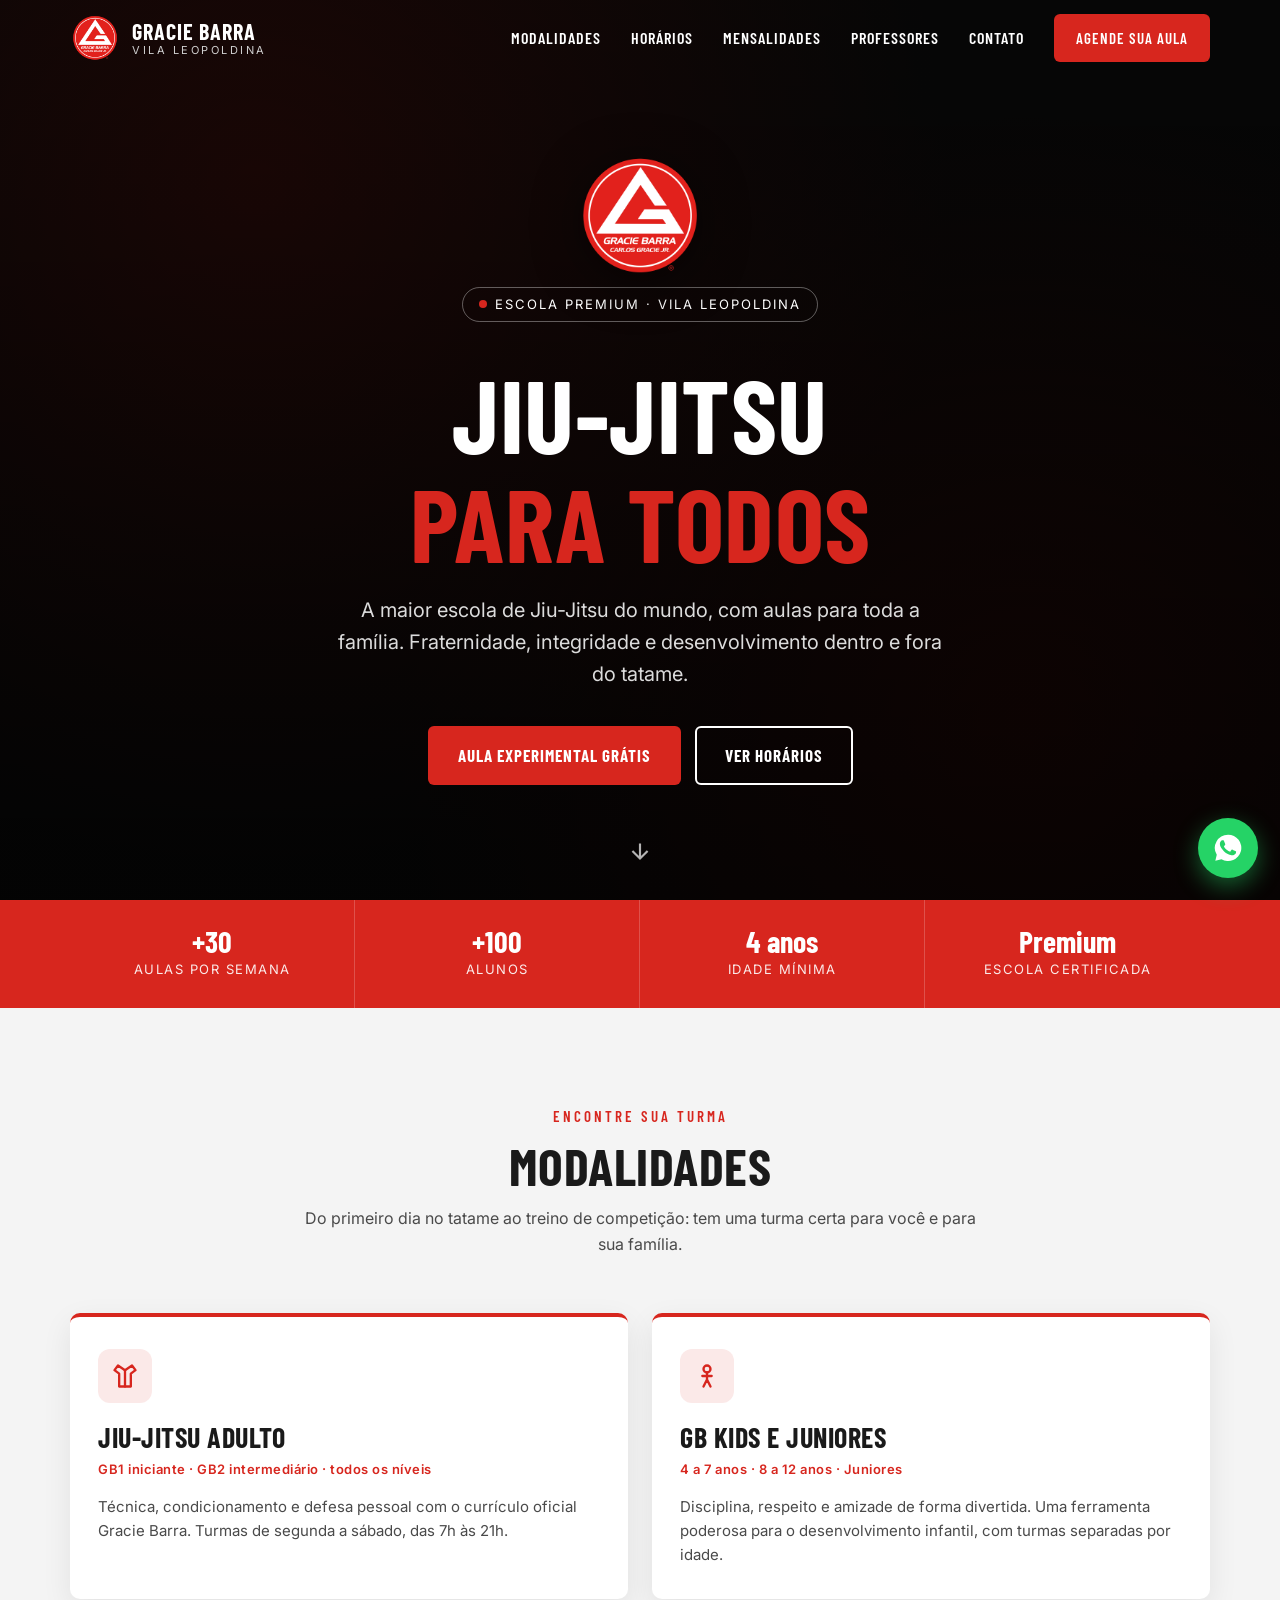
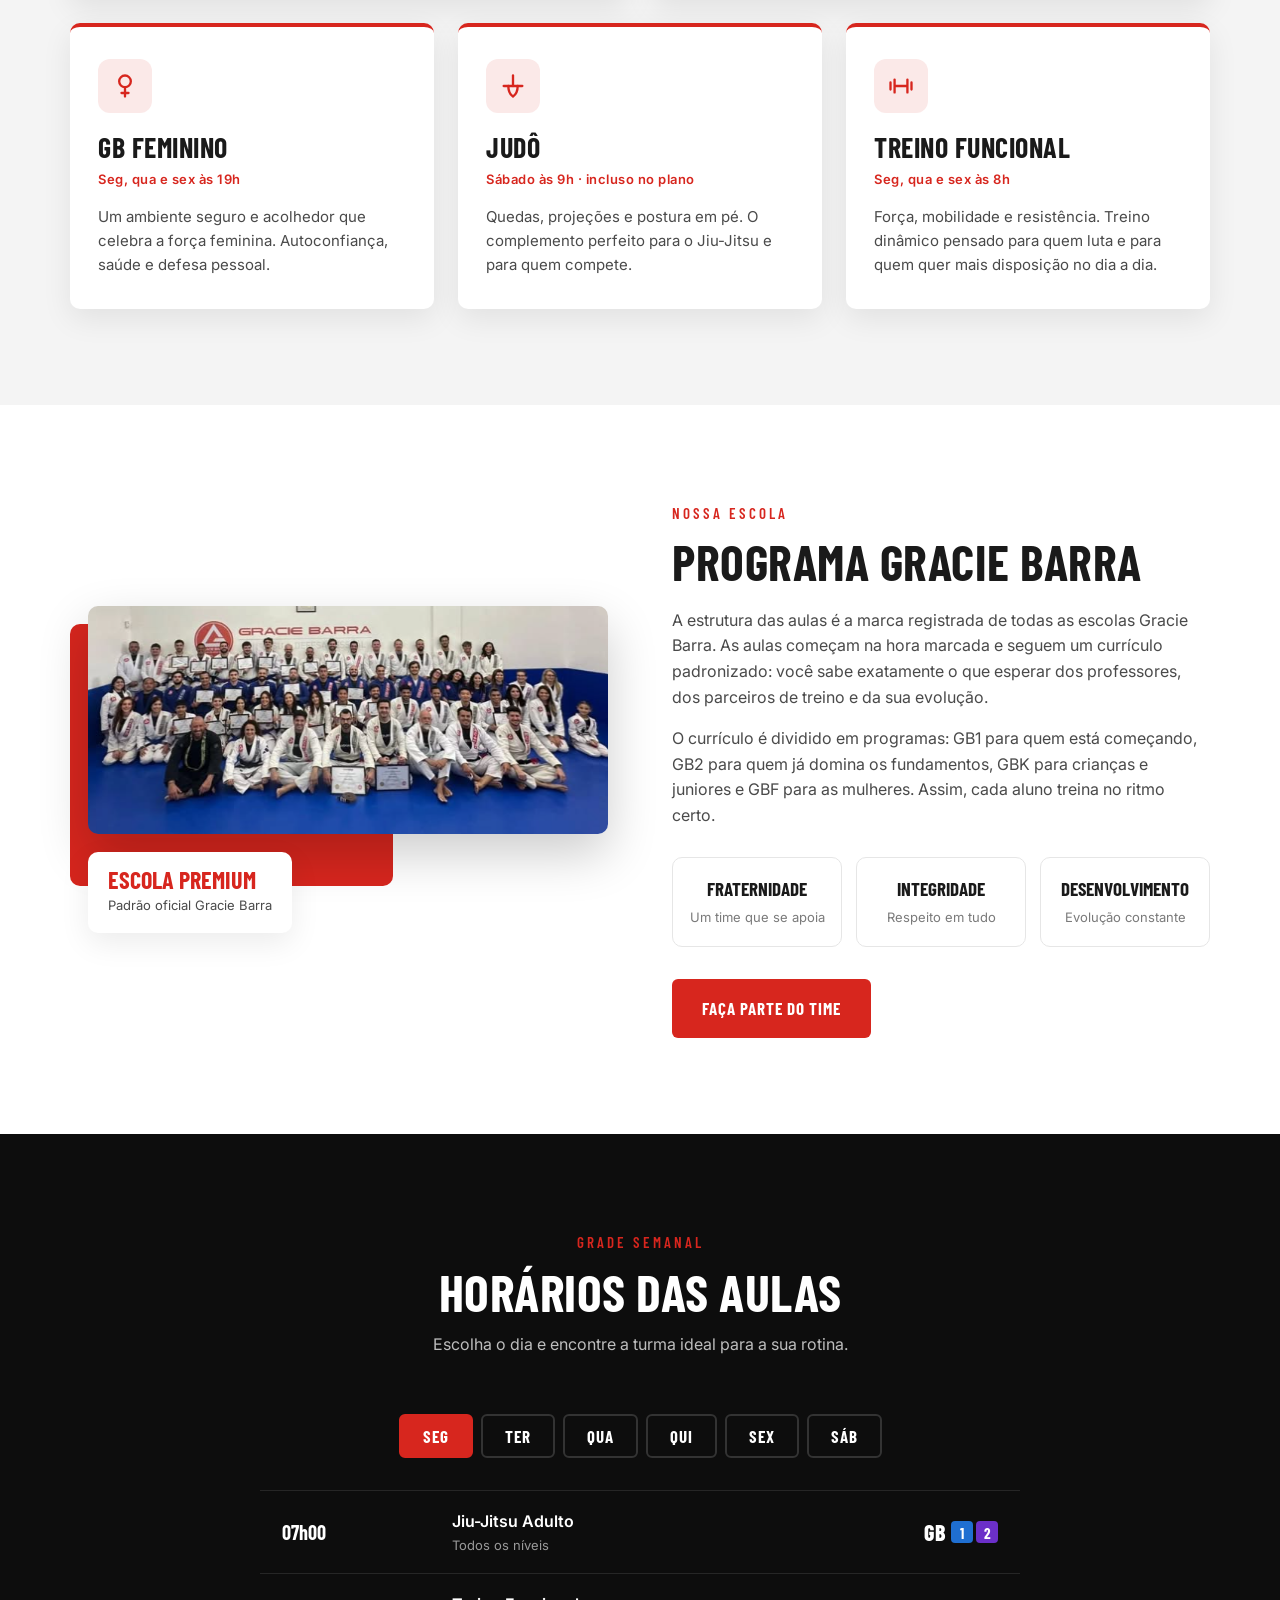
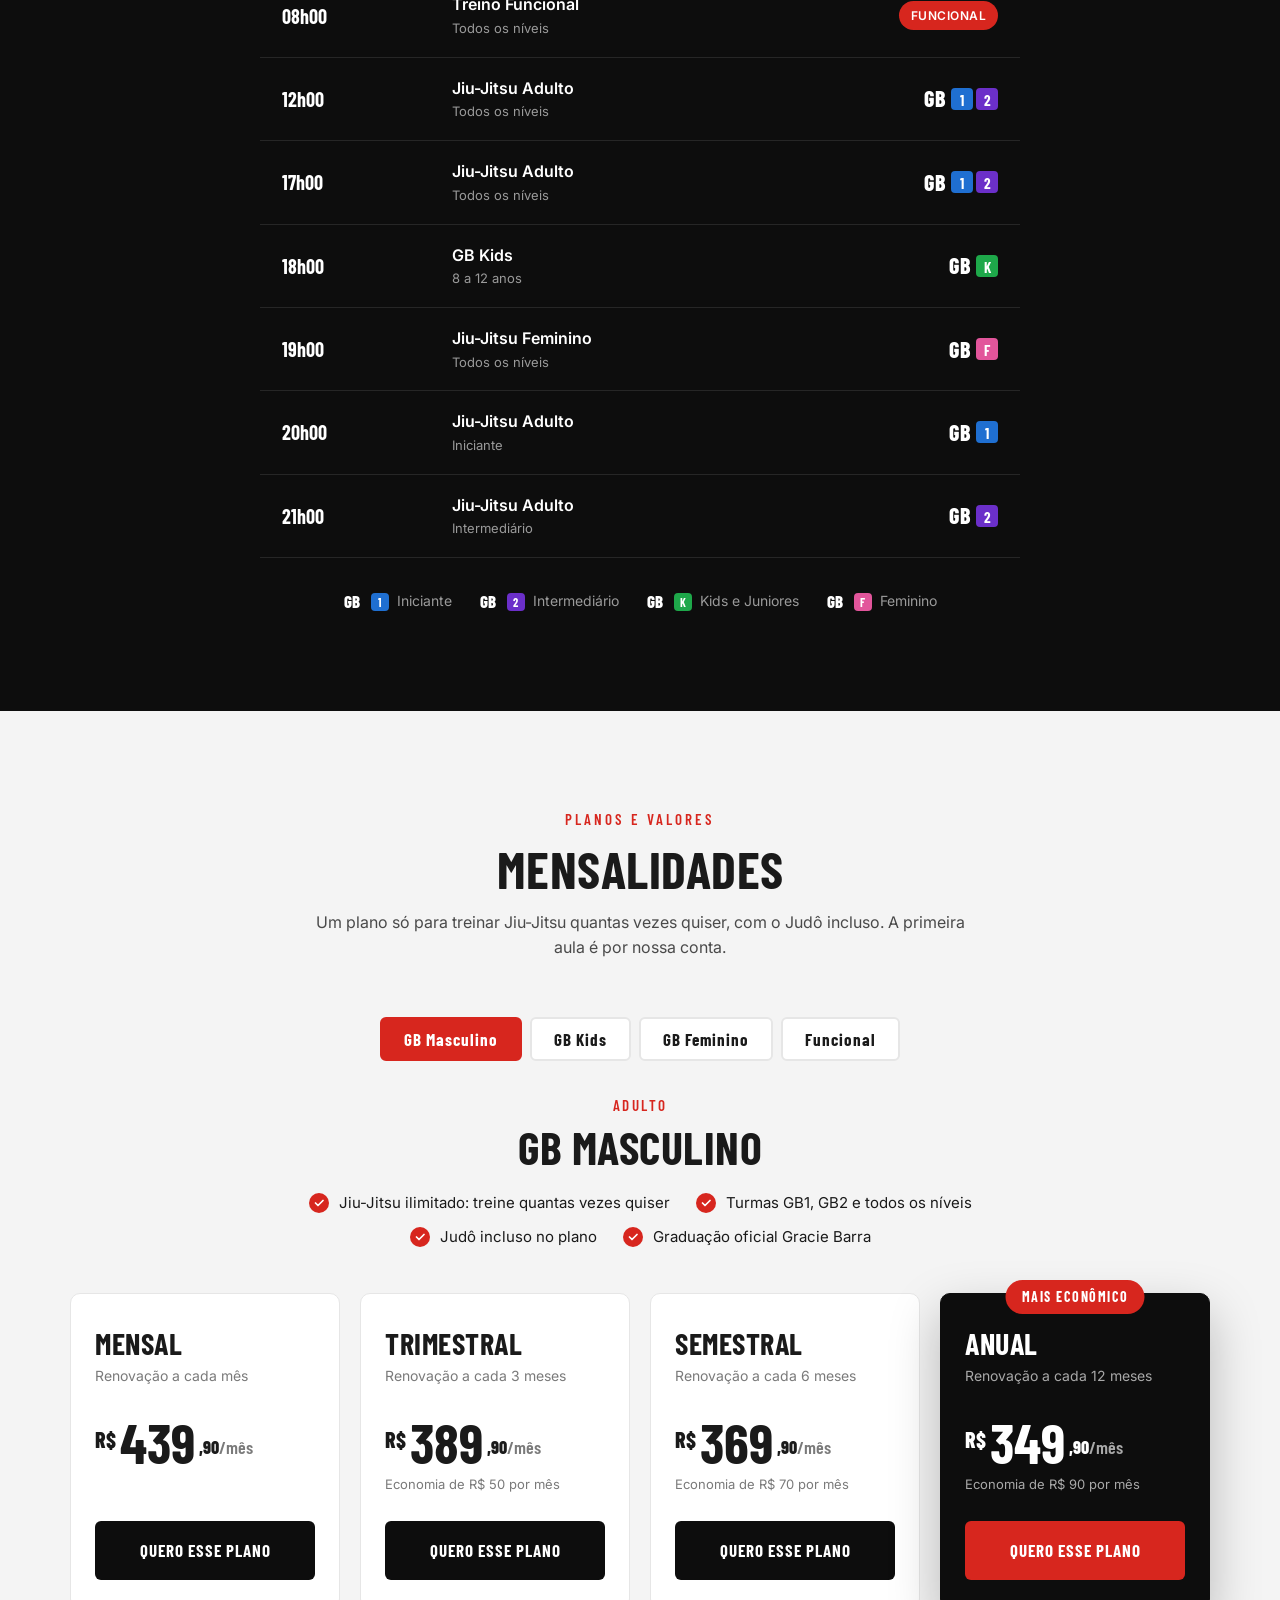
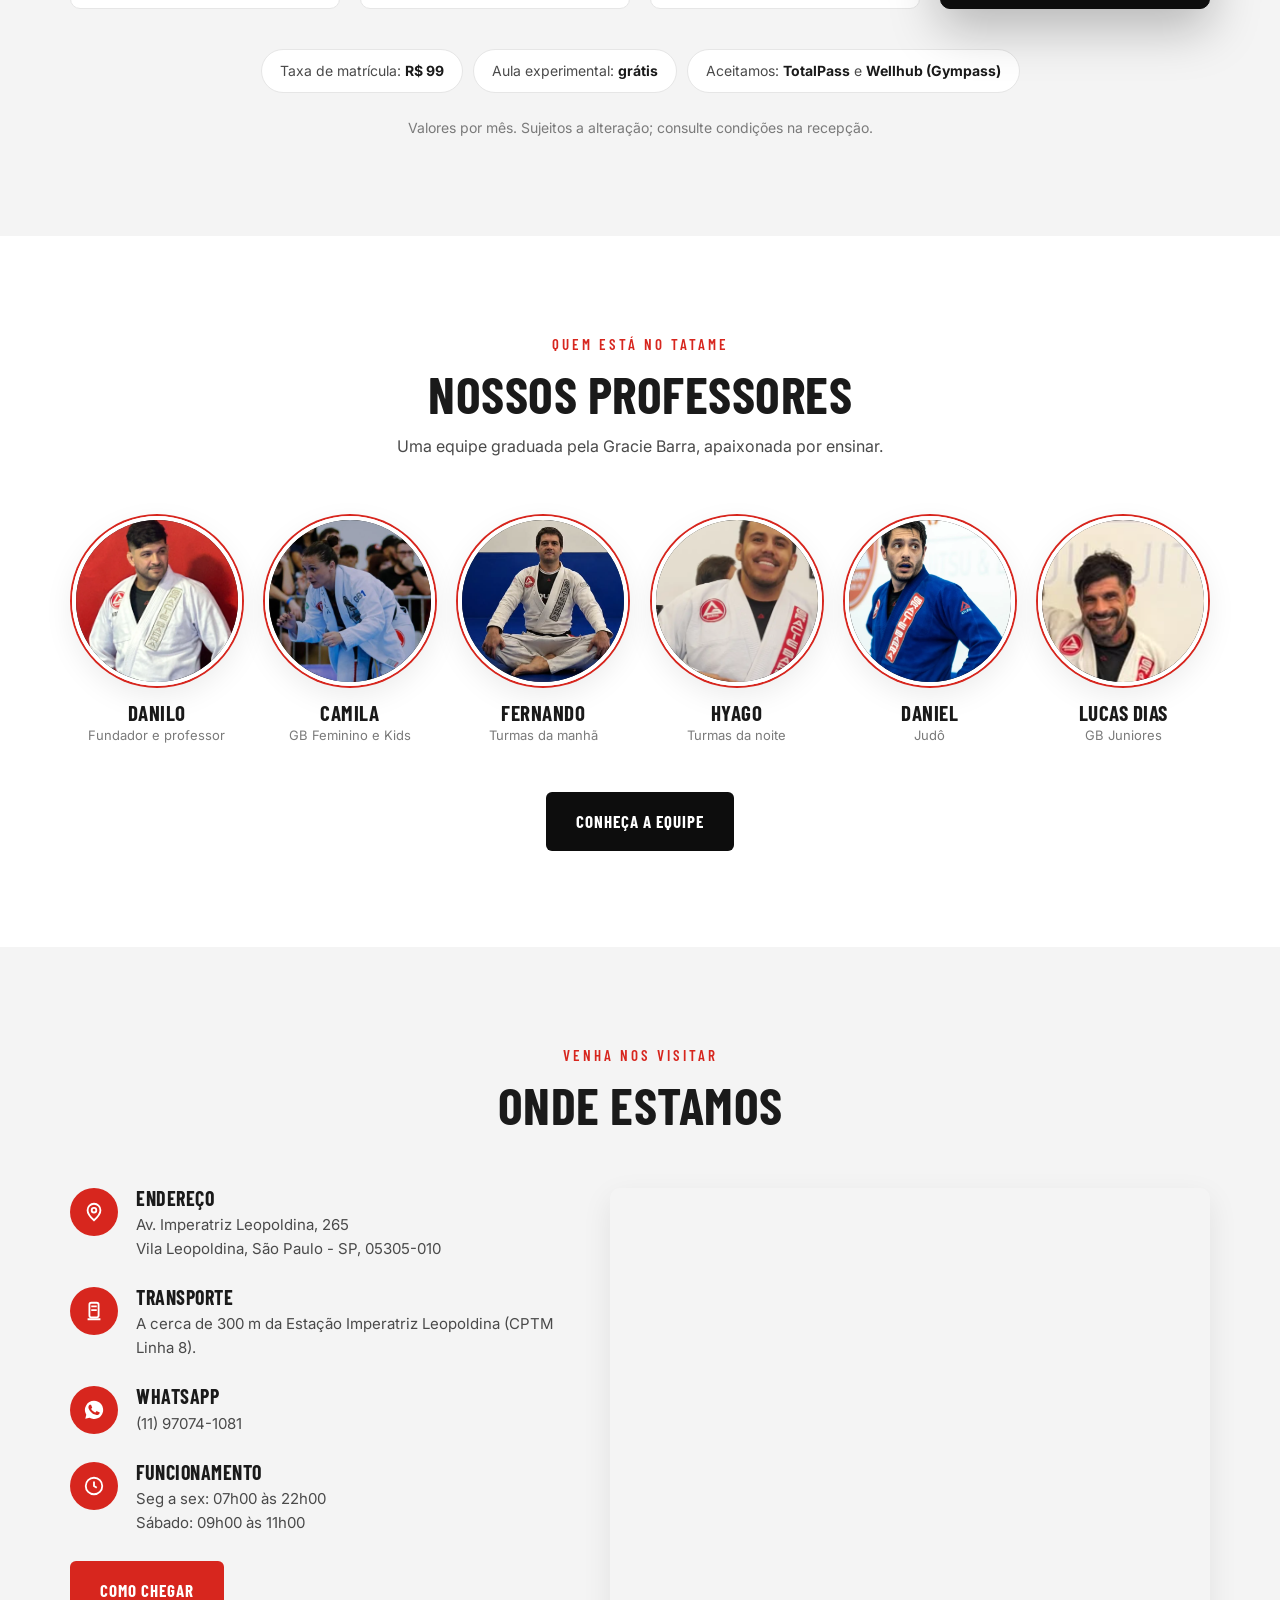
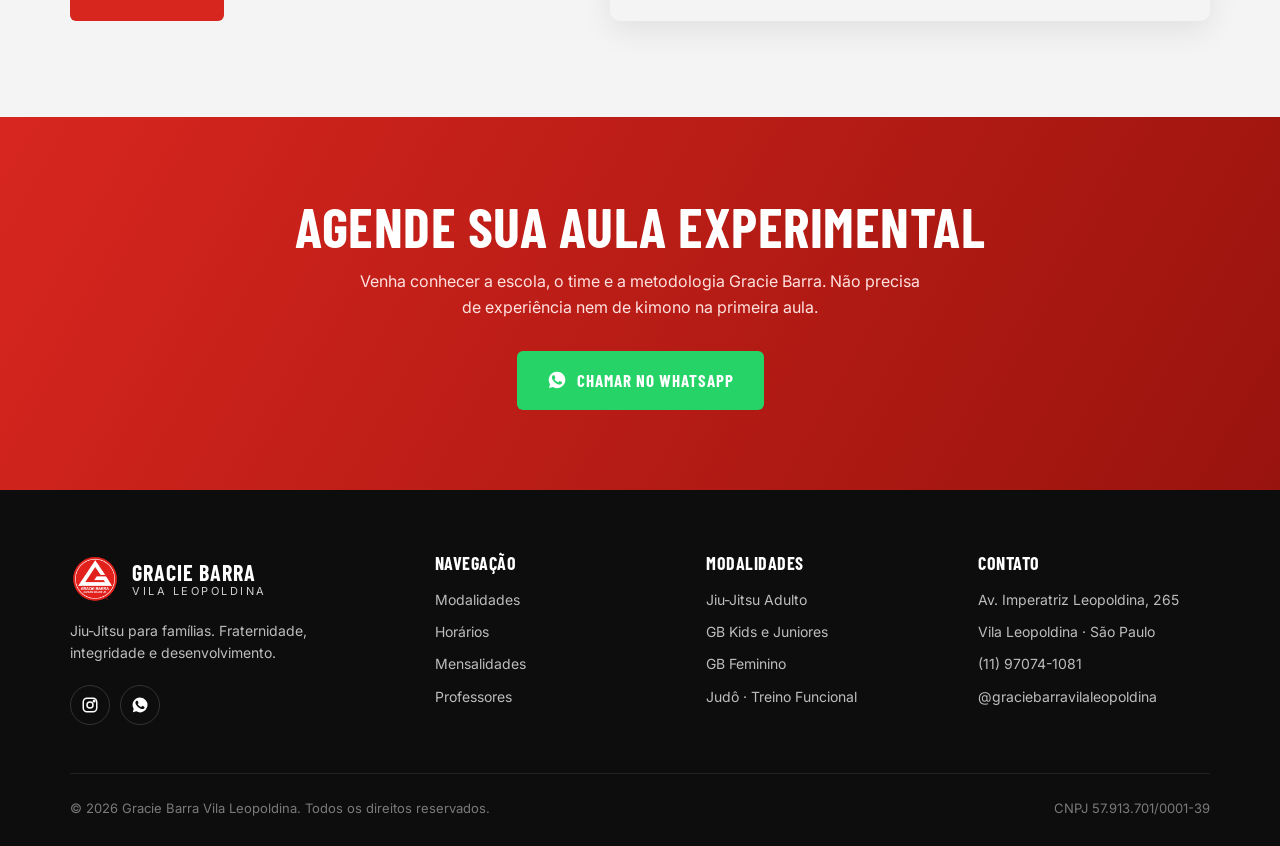
==== index.html @ 2993997c "Site da Gracie Barra Vila Leopoldina" ====
<!doctype html>
<html lang="pt-BR">
<head>
  <meta charset="utf-8">
  <meta name="viewport" content="width=device-width, initial-scale=1">
  <title>Gracie Barra Vila Leopoldina | Jiu-Jitsu para Todos</title>
  <meta name="description" content="Gracie Barra Vila Leopoldina — Escola Premium de Jiu-Jitsu em São Paulo. Aulas de Jiu-Jitsu adulto, feminino, kids e juniores, Judô e Treino Funcional. Agende sua aula experimental.">
  <meta name="theme-color" content="#0d0d0d">
  <meta property="og:title" content="Gracie Barra Vila Leopoldina | Jiu-Jitsu para Todos">
  <meta property="og:description" content="A maior escola de Jiu-Jitsu do mundo, na Vila Leopoldina. Agende sua aula experimental.">
  <meta property="og:type" content="website">
  <meta property="og:image" content="img/equipe.png">
  <link rel="icon" href="img/logo.png">
  <link rel="preconnect" href="https://fonts.googleapis.com">
  <link rel="preconnect" href="https://fonts.gstatic.com" crossorigin>
  <link href="https://fonts.googleapis.com/css2?family=Barlow+Condensed:wght@600;700;800&family=Inter:wght@400;500;600&display=swap" rel="stylesheet">
  <link rel="stylesheet" href="css/style.css">
</head>
<body>

  <!-- ================= HEADER ================= -->
  <header class="header">
    <div class="container">
      <a href="index.html" class="logo" aria-label="Gracie Barra Vila Leopoldina — início">
        <img src="img/logo.png" alt="">
        <span class="logo-text"><strong>Gracie Barra</strong><span>Vila Leopoldina</span></span>
      </a>

      <nav class="nav" aria-label="Menu principal">
        <a href="#modalidades">Modalidades</a>
        <a href="#horarios">Horários</a>
        <a href="#mensalidades">Mensalidades</a>
        <a href="professores.html">Professores</a>
        <a href="#localizacao">Contato</a>
        <a href="#" class="btn btn--red" data-wa="Olá! Gostaria de agendar uma aula experimental.">Agende sua aula</a>
      </nav>

      <button class="menu-toggle" aria-label="Abrir menu" aria-expanded="false"><span></span></button>
    </div>
  </header>

  <main>
    <!-- ================= HERO ================= -->
    <section class="hero" id="inicio">
      <div class="container">
        <img class="hero-logo" src="img/logo.png" alt="Gracie Barra">
        <div><span class="hero-badge">Escola Premium · Vila Leopoldina</span></div>
        <h1>Jiu-Jitsu<br><em>para todos</em></h1>
        <p>A maior escola de Jiu-Jitsu do mundo, com aulas para toda a família. Fraternidade, integridade e desenvolvimento dentro e fora do tatame.</p>
        <div class="hero-actions">
          <a href="#" class="btn btn--red" data-wa="Olá! Quero agendar minha aula experimental gratuita.">Aula experimental grátis</a>
          <a href="#horarios" class="btn btn--outline">Ver horários</a>
        </div>
      </div>
      <a href="#destaques" class="hero-scroll" aria-label="Rolar para baixo">
        <svg width="26" height="26" viewBox="0 0 24 24" fill="none" stroke="currentColor" stroke-width="2"><path d="M12 5v14M5 12l7 7 7-7"/></svg>
      </a>
    </section>

    <!-- ================= DESTAQUES ================= -->
    <section class="highlights" id="destaques" aria-label="Destaques">
      <div class="container">
        <div class="highlight"><strong>+30</strong><span>Aulas por semana</span></div>
        <div class="highlight"><strong>+100</strong><span>Alunos</span></div>
        <div class="highlight"><strong>4 anos</strong><span>Idade mínima</span></div>
        <div class="highlight"><strong>Premium</strong><span>Escola certificada</span></div>
      </div>
    </section>

    <!-- ================= MODALIDADES ================= -->
    <section class="section section--gray" id="modalidades">
      <div class="container">
        <div class="section-head">
          <span class="eyebrow">Encontre sua turma</span>
          <h2>Modalidades</h2>
          <p>Do primeiro dia no tatame ao treino de competição: tem uma turma certa para você e para sua família.</p>
        </div>

        <div class="cards">
          <article class="card">
            <div class="card-icon"><svg viewBox="0 0 24 24" fill="none" stroke="currentColor" stroke-width="2" stroke-linecap="round" stroke-linejoin="round"><path d="M6 3l6 4 6-4 3 4-4 3v11H7V10L3 7z"/><path d="M12 7v14"/></svg></div>
            <h3>Jiu-Jitsu Adulto</h3>
            <span class="tag">GB1 iniciante · GB2 intermediário · todos os níveis</span>
            <p>Técnica, condicionamento e defesa pessoal com o currículo oficial Gracie Barra. Turmas de segunda a sábado, das 7h às 21h.</p>
          </article>

          <article class="card">
            <div class="card-icon"><svg viewBox="0 0 24 24" fill="none" stroke="currentColor" stroke-width="2" stroke-linecap="round" stroke-linejoin="round"><circle cx="12" cy="6" r="3"/><path d="M12 9v6M8 12h8M9 21l3-6 3 6"/></svg></div>
            <h3>GB Kids e Juniores</h3>
            <span class="tag">4 a 7 anos · 8 a 12 anos · Juniores</span>
            <p>Disciplina, respeito e amizade de forma divertida. Uma ferramenta poderosa para o desenvolvimento infantil, com turmas separadas por idade.</p>
          </article>

          <article class="card">
            <div class="card-icon"><svg viewBox="0 0 24 24" fill="none" stroke="currentColor" stroke-width="2" stroke-linecap="round" stroke-linejoin="round"><circle cx="12" cy="8" r="5"/><path d="M12 13v8M9 18h6"/></svg></div>
            <h3>GB Feminino</h3>
            <span class="tag">Seg, qua e sex às 19h</span>
            <p>Um ambiente seguro e acolhedor que celebra a força feminina. Autoconfiança, saúde e defesa pessoal.</p>
          </article>

          <article class="card">
            <div class="card-icon"><svg viewBox="0 0 24 24" fill="none" stroke="currentColor" stroke-width="2" stroke-linecap="round" stroke-linejoin="round"><path d="M4 12h16"/><path d="M8 12c0 4 1 7 4 9 3-2 4-5 4-9"/><path d="M12 3v9"/></svg></div>
            <h3>Judô</h3>
            <span class="tag">Sábado às 9h · incluso no plano</span>
            <p>Quedas, projeções e postura em pé. O complemento perfeito para o Jiu-Jitsu e para quem compete.</p>
          </article>

          <article class="card">
            <div class="card-icon"><svg viewBox="0 0 24 24" fill="none" stroke="currentColor" stroke-width="2" stroke-linecap="round" stroke-linejoin="round"><path d="M6.5 6.5v11M17.5 6.5v11M3 9v6M21 9v6M6.5 12h11"/></svg></div>
            <h3>Treino Funcional</h3>
            <span class="tag">Seg, qua e sex às 8h</span>
            <p>Força, mobilidade e resistência. Treino dinâmico pensado para quem luta e para quem quer mais disposição no dia a dia.</p>
          </article>
        </div>
      </div>
    </section>

    <!-- ================= PROGRAMA GB ================= -->
    <section class="section" id="escola">
      <div class="container split">
        <figure class="split-photo">
          <img src="img/equipe.png" alt="Alunos e professores da Gracie Barra Vila Leopoldina reunidos no tatame em dia de graduação" width="524" height="228">
          <div class="premium">
            <strong>Escola Premium</strong>
            <span>Padrão oficial Gracie Barra</span>
          </div>
        </figure>

        <div class="split-text">
          <span class="eyebrow">Nossa escola</span>
          <h2>Programa Gracie Barra</h2>
          <p>A estrutura das aulas é a marca registrada de todas as escolas Gracie Barra. As aulas começam na hora marcada e seguem um currículo padronizado: você sabe exatamente o que esperar dos professores, dos parceiros de treino e da sua evolução.</p>
          <p>O currículo é dividido em programas: GB1 para quem está começando, GB2 para quem já domina os fundamentos, GBK para crianças e juniores e GBF para as mulheres. Assim, cada aluno treina no ritmo certo.</p>

          <div class="values">
            <div class="value"><strong>Fraternidade</strong><span>Um time que se apoia</span></div>
            <div class="value"><strong>Integridade</strong><span>Respeito em tudo</span></div>
            <div class="value"><strong>Desenvolvimento</strong><span>Evolução constante</span></div>
          </div>

          <a href="#" class="btn btn--red" data-wa="Olá! Quero fazer parte do time Gracie Barra Vila Leopoldina.">Faça parte do time</a>
        </div>
      </div>
    </section>

    <!-- ================= HORÁRIOS ================= -->
    <section class="section section--dark" id="horarios">
      <div class="container">
        <div class="section-head">
          <span class="eyebrow">Grade semanal</span>
          <h2>Horários das aulas</h2>
          <p>Escolha o dia e encontre a turma ideal para a sua rotina.</p>
        </div>

        <div class="tabs" role="tablist">
          <button class="tab" data-day="seg">SEG</button>
          <button class="tab" data-day="ter">TER</button>
          <button class="tab" data-day="qua">QUA</button>
          <button class="tab" data-day="qui">QUI</button>
          <button class="tab" data-day="sex">SEX</button>
          <button class="tab" data-day="sab">SÁB</button>
        </div>

        <div class="schedule">
          <!-- Segunda -->
          <div class="schedule-day" id="dia-seg">
            <div class="slot"><time>07h00</time><div><strong>Jiu-Jitsu Adulto</strong><div class="level">Todos os níveis</div></div><span class="gb"><b>GB</b><i class="n1">1</i><i class="n2">2</i></span></div>
            <div class="slot"><time>08h00</time><div><strong>Treino Funcional</strong><div class="level">Todos os níveis</div></div><span class="pill pill--func">Funcional</span></div>
            <div class="slot"><time>12h00</time><div><strong>Jiu-Jitsu Adulto</strong><div class="level">Todos os níveis</div></div><span class="gb"><b>GB</b><i class="n1">1</i><i class="n2">2</i></span></div>
            <div class="slot"><time>17h00</time><div><strong>Jiu-Jitsu Adulto</strong><div class="level">Todos os níveis</div></div><span class="gb"><b>GB</b><i class="n1">1</i><i class="n2">2</i></span></div>
            <div class="slot"><time>18h00</time><div><strong>GB Kids</strong><div class="level">8 a 12 anos</div></div><span class="gb"><b>GB</b><i class="nk">K</i></span></div>
            <div class="slot"><time>19h00</time><div><strong>Jiu-Jitsu Feminino</strong><div class="level">Todos os níveis</div></div><span class="gb"><b>GB</b><i class="nf">F</i></span></div>
            <div class="slot"><time>20h00</time><div><strong>Jiu-Jitsu Adulto</strong><div class="level">Iniciante</div></div><span class="gb"><b>GB</b><i class="n1">1</i></span></div>
            <div class="slot"><time>21h00</time><div><strong>Jiu-Jitsu Adulto</strong><div class="level">Intermediário</div></div><span class="gb"><b>GB</b><i class="n2">2</i></span></div>
          </div>

          <!-- Terça -->
          <div class="schedule-day" id="dia-ter">
            <div class="slot"><time>07h00</time><div><strong>Jiu-Jitsu Adulto</strong><div class="level">Todos os níveis</div></div><span class="gb"><b>GB</b><i class="n1">1</i><i class="n2">2</i></span></div>
            <div class="slot"><time>17h00</time><div><strong>GB Juniores</strong><div class="level">Turma juvenil</div></div><span class="gb"><b>GB</b><i class="nk">K</i></span></div>
            <div class="slot"><time>18h00</time><div><strong>Jiu-Jitsu Adulto</strong><div class="level">Todos os níveis</div></div><span class="gb"><b>GB</b><i class="n1">1</i><i class="n2">2</i></span></div>
            <div class="slot"><time>19h00</time><div><strong>GB Kids</strong><div class="level">4 a 7 anos</div></div><span class="gb"><b>GB</b><i class="nk">K</i></span></div>
            <div class="slot"><time>20h00</time><div><strong>Jiu-Jitsu Adulto</strong><div class="level">Iniciante</div></div><span class="gb"><b>GB</b><i class="n1">1</i></span></div>
            <div class="slot"><time>21h00</time><div><strong>Jiu-Jitsu Adulto</strong><div class="level">Intermediário</div></div><span class="gb"><b>GB</b><i class="n2">2</i></span></div>
          </div>

          <!-- Quarta -->
          <div class="schedule-day" id="dia-qua">
            <div class="slot"><time>07h00</time><div><strong>Jiu-Jitsu Adulto</strong><div class="level">Todos os níveis</div></div><span class="gb"><b>GB</b><i class="n1">1</i><i class="n2">2</i></span></div>
            <div class="slot"><time>08h00</time><div><strong>Treino Funcional</strong><div class="level">Todos os níveis</div></div><span class="pill pill--func">Funcional</span></div>
            <div class="slot"><time>12h00</time><div><strong>Jiu-Jitsu Adulto</strong><div class="level">Todos os níveis</div></div><span class="gb"><b>GB</b><i class="n1">1</i><i class="n2">2</i></span></div>
            <div class="slot"><time>17h00</time><div><strong>Jiu-Jitsu Adulto</strong><div class="level">Todos os níveis</div></div><span class="gb"><b>GB</b><i class="n1">1</i><i class="n2">2</i></span></div>
            <div class="slot"><time>18h00</time><div><strong>GB Kids</strong><div class="level">8 a 12 anos</div></div><span class="gb"><b>GB</b><i class="nk">K</i></span></div>
            <div class="slot"><time>19h00</time><div><strong>Jiu-Jitsu Feminino</strong><div class="level">Todos os níveis</div></div><span class="gb"><b>GB</b><i class="nf">F</i></span></div>
            <div class="slot"><time>20h00</time><div><strong>Jiu-Jitsu Adulto</strong><div class="level">Iniciante</div></div><span class="gb"><b>GB</b><i class="n1">1</i></span></div>
            <div class="slot"><time>21h00</time><div><strong>Jiu-Jitsu Adulto</strong><div class="level">Intermediário</div></div><span class="gb"><b>GB</b><i class="n2">2</i></span></div>
          </div>

          <!-- Quinta -->
          <div class="schedule-day" id="dia-qui">
            <div class="slot"><time>07h00</time><div><strong>Jiu-Jitsu Adulto</strong><div class="level">Todos os níveis</div></div><span class="gb"><b>GB</b><i class="n1">1</i><i class="n2">2</i></span></div>
            <div class="slot"><time>17h00</time><div><strong>GB Juniores</strong><div class="level">Turma juvenil</div></div><span class="gb"><b>GB</b><i class="nk">K</i></span></div>
            <div class="slot"><time>18h00</time><div><strong>Jiu-Jitsu Adulto</strong><div class="level">Todos os níveis</div></div><span class="gb"><b>GB</b><i class="n1">1</i><i class="n2">2</i></span></div>
            <div class="slot"><time>19h00</time><div><strong>GB Kids</strong><div class="level">4 a 7 anos</div></div><span class="gb"><b>GB</b><i class="nk">K</i></span></div>
            <div class="slot"><time>20h00</time><div><strong>Jiu-Jitsu Adulto</strong><div class="level">Iniciante</div></div><span class="gb"><b>GB</b><i class="n1">1</i></span></div>
            <div class="slot"><time>21h00</time><div><strong>Jiu-Jitsu Adulto</strong><div class="level">Intermediário</div></div><span class="gb"><b>GB</b><i class="n2">2</i></span></div>
          </div>

          <!-- Sexta -->
          <div class="schedule-day" id="dia-sex">
            <div class="slot"><time>07h00</time><div><strong>Jiu-Jitsu Adulto</strong><div class="level">Todos os níveis</div></div><span class="gb"><b>GB</b><i class="n1">1</i><i class="n2">2</i></span></div>
            <div class="slot"><time>08h00</time><div><strong>Treino Funcional</strong><div class="level">Todos os níveis</div></div><span class="pill pill--func">Funcional</span></div>
            <div class="slot"><time>12h00</time><div><strong>Jiu-Jitsu Adulto</strong><div class="level">Todos os níveis</div></div><span class="gb"><b>GB</b><i class="n1">1</i><i class="n2">2</i></span></div>
            <div class="slot"><time>17h00</time><div><strong>Jiu-Jitsu Adulto</strong><div class="level">Todos os níveis</div></div><span class="gb"><b>GB</b><i class="n1">1</i><i class="n2">2</i></span></div>
            <div class="slot"><time>18h00</time><div><strong>GB Kids</strong><div class="level">Turma kids</div></div><span class="gb"><b>GB</b><i class="nk">K</i></span></div>
            <div class="slot"><time>19h00</time><div><strong>Jiu-Jitsu Feminino</strong><div class="level">Todos os níveis</div></div><span class="gb"><b>GB</b><i class="nf">F</i></span></div>
            <div class="slot"><time>20h00</time><div><strong>Jiu-Jitsu Adulto</strong><div class="level">Todos os níveis</div></div><span class="gb"><b>GB</b><i class="n1">1</i><i class="n2">2</i></span></div>
          </div>

          <!-- Sábado -->
          <div class="schedule-day" id="dia-sab">
            <div class="slot"><time>09h00</time><div><strong>Judô</strong><div class="level">Quedas e projeções</div></div><span class="pill pill--judo">Judô</span></div>
            <div class="slot"><time>10h00</time><div><strong>Jiu-Jitsu Adulto</strong><div class="level">Todos os níveis</div></div><span class="gb"><b>GB</b><i class="n1">1</i><i class="n2">2</i></span></div>
          </div>
        </div>

        <div class="schedule-legend">
          <span><span class="gb"><b>GB</b><i class="n1">1</i></span> Iniciante</span>
          <span><span class="gb"><b>GB</b><i class="n2">2</i></span> Intermediário</span>
          <span><span class="gb"><b>GB</b><i class="nk">K</i></span> Kids e Juniores</span>
          <span><span class="gb"><b>GB</b><i class="nf">F</i></span> Feminino</span>
        </div>
      </div>
    </section>

    <!-- ================= MENSALIDADES ================= -->
    <section class="section section--gray" id="mensalidades">
      <div class="container">
        <div class="section-head">
          <span class="eyebrow">Planos e valores</span>
          <h2>Mensalidades</h2>
          <p>Um plano só para treinar Jiu-Jitsu quantas vezes quiser, com o Judô incluso. A primeira aula é por nossa conta.</p>
        </div>

        <div class="tabs tabs--light" role="tablist" aria-label="Escolha o plano">
          <button class="tab is-active" data-plan="masculino" role="tab">GB Masculino</button>
          <button class="tab" data-plan="kids" role="tab">GB Kids</button>
          <button class="tab" data-plan="feminino" role="tab">GB Feminino</button>
          <button class="tab" data-plan="funcional" role="tab">Funcional</button>
        </div>

        <!-- Preços por mês. "Economia" = diferença para o plano mensal. -->
        <div class="plan-panels">
          <div class="plan-panel is-active" id="plano-masculino" role="tabpanel">
            <div class="plan-panel-head">
              <span class="plan-kicker">Adulto</span>
              <h3>GB Masculino</h3>
              <ul class="plan-includes">
                <li>Jiu-Jitsu ilimitado: treine quantas vezes quiser</li>
                <li>Turmas GB1, GB2 e todos os níveis</li>
                <li>Judô incluso no plano</li>
                <li>Graduação oficial Gracie Barra</li>
              </ul>
            </div>
            <div class="plans plans--4">
              <article class="plan">
                <h4>Mensal</h4>
                <p class="plan-desc">Renovação a cada mês</p>
                <div class="price"><small>R$</small><strong>439</strong><span><b>,90</b>/mês</span></div>
                <p class="price-alt">&nbsp;</p>
                <a href="#" class="btn btn--dark btn--block" data-wa="Olá! Quero contratar o plano GB Masculino mensal.">Quero esse plano</a>
              </article>
              <article class="plan">
                <h4>Trimestral</h4>
                <p class="plan-desc">Renovação a cada 3 meses</p>
                <div class="price"><small>R$</small><strong>389</strong><span><b>,90</b>/mês</span></div>
                <p class="price-alt">Economia de R$ 50 por mês</p>
                <a href="#" class="btn btn--dark btn--block" data-wa="Olá! Quero contratar o plano GB Masculino trimestral.">Quero esse plano</a>
              </article>
              <article class="plan">
                <h4>Semestral</h4>
                <p class="plan-desc">Renovação a cada 6 meses</p>
                <div class="price"><small>R$</small><strong>369</strong><span><b>,90</b>/mês</span></div>
                <p class="price-alt">Economia de R$ 70 por mês</p>
                <a href="#" class="btn btn--dark btn--block" data-wa="Olá! Quero contratar o plano GB Masculino semestral.">Quero esse plano</a>
              </article>
              <article class="plan plan--featured">
                <span class="plan-flag">Mais econômico</span>
                <h4>Anual</h4>
                <p class="plan-desc">Renovação a cada 12 meses</p>
                <div class="price"><small>R$</small><strong>349</strong><span><b>,90</b>/mês</span></div>
                <p class="price-alt">Economia de R$ 90 por mês</p>
                <a href="#" class="btn btn--red btn--block" data-wa="Olá! Quero contratar o plano GB Masculino anual.">Quero esse plano</a>
              </article>
            </div>
          </div>

          <div class="plan-panel" id="plano-kids" role="tabpanel">
            <div class="plan-panel-head">
              <span class="plan-kicker">Kids e Juniores · a partir de 4 anos</span>
              <h3>GB Kids</h3>
              <ul class="plan-includes">
                <li>Turmas de 4 a 7 anos, 8 a 12 anos e Juniores</li>
                <li>Currículo oficial GB Kids</li>
                <li>Graduação por faixas e graus</li>
                <li>Judô incluso no plano</li>
              </ul>
            </div>
            <div class="plans plans--4">
              <article class="plan">
                <h4>Mensal</h4>
                <p class="plan-desc">Renovação a cada mês</p>
                <div class="price"><small>R$</small><strong>369</strong><span><b>,90</b>/mês</span></div>
                <p class="price-alt">&nbsp;</p>
                <a href="#" class="btn btn--dark btn--block" data-wa="Olá! Quero contratar o plano GB Kids mensal.">Quero esse plano</a>
              </article>
              <article class="plan">
                <h4>Trimestral</h4>
                <p class="plan-desc">Renovação a cada 3 meses</p>
                <div class="price"><small>R$</small><strong>335</strong><span><b>,90</b>/mês</span></div>
                <p class="price-alt">Economia de R$ 34 por mês</p>
                <a href="#" class="btn btn--dark btn--block" data-wa="Olá! Quero contratar o plano GB Kids trimestral.">Quero esse plano</a>
              </article>
              <article class="plan">
                <h4>Semestral</h4>
                <p class="plan-desc">Renovação a cada 6 meses</p>
                <div class="price"><small>R$</small><strong>319</strong><span><b>,90</b>/mês</span></div>
                <p class="price-alt">Economia de R$ 50 por mês</p>
                <a href="#" class="btn btn--dark btn--block" data-wa="Olá! Quero contratar o plano GB Kids semestral.">Quero esse plano</a>
              </article>
              <article class="plan plan--featured">
                <span class="plan-flag">Mais econômico</span>
                <h4>Anual</h4>
                <p class="plan-desc">Renovação a cada 12 meses</p>
                <div class="price"><small>R$</small><strong>299</strong><span><b>,90</b>/mês</span></div>
                <p class="price-alt">Economia de R$ 70 por mês</p>
                <a href="#" class="btn btn--red btn--block" data-wa="Olá! Quero contratar o plano GB Kids anual.">Quero esse plano</a>
              </article>
            </div>
          </div>

          <div class="plan-panel" id="plano-feminino" role="tabpanel">
            <div class="plan-panel-head">
              <span class="plan-kicker">Adulto</span>
              <h3>GB Feminino</h3>
              <ul class="plan-includes">
                <li>Turma exclusiva: seg, qua e sex às 19h</li>
                <li>Jiu-Jitsu ilimitado, também nas turmas mistas</li>
                <li>Judô incluso no plano</li>
                <li>Graduação oficial Gracie Barra</li>
              </ul>
            </div>
            <div class="plans plans--4">
              <article class="plan">
                <h4>Mensal</h4>
                <p class="plan-desc">Renovação a cada mês</p>
                <div class="price"><small>R$</small><strong>369</strong><span><b>,90</b>/mês</span></div>
                <p class="price-alt">&nbsp;</p>
                <a href="#" class="btn btn--dark btn--block" data-wa="Olá! Quero contratar o plano GB Feminino mensal.">Quero esse plano</a>
              </article>
              <article class="plan">
                <h4>Trimestral</h4>
                <p class="plan-desc">Renovação a cada 3 meses</p>
                <div class="price"><small>R$</small><strong>335</strong><span><b>,90</b>/mês</span></div>
                <p class="price-alt">Economia de R$ 34 por mês</p>
                <a href="#" class="btn btn--dark btn--block" data-wa="Olá! Quero contratar o plano GB Feminino trimestral.">Quero esse plano</a>
              </article>
              <article class="plan">
                <h4>Semestral</h4>
                <p class="plan-desc">Renovação a cada 6 meses</p>
                <div class="price"><small>R$</small><strong>319</strong><span><b>,90</b>/mês</span></div>
                <p class="price-alt">Economia de R$ 50 por mês</p>
                <a href="#" class="btn btn--dark btn--block" data-wa="Olá! Quero contratar o plano GB Feminino semestral.">Quero esse plano</a>
              </article>
              <article class="plan plan--featured">
                <span class="plan-flag">Mais econômico</span>
                <h4>Anual</h4>
                <p class="plan-desc">Renovação a cada 12 meses</p>
                <div class="price"><small>R$</small><strong>299</strong><span><b>,90</b>/mês</span></div>
                <p class="price-alt">Economia de R$ 70 por mês</p>
                <a href="#" class="btn btn--red btn--block" data-wa="Olá! Quero contratar o plano GB Feminino anual.">Quero esse plano</a>
              </article>
            </div>
          </div>

          <div class="plan-panel" id="plano-funcional" role="tabpanel">
            <div class="plan-panel-head">
              <span class="plan-kicker">Treino Funcional</span>
              <h3>Funcional</h3>
              <ul class="plan-includes">
                <li>Seg, qua e sex às 8h</li>
                <li>Força, mobilidade e resistência</li>
                <li>Para todos os níveis de condicionamento</li>
              </ul>
            </div>
            <div class="plans plans--4">
              <article class="plan">
                <h4>Mensal</h4>
                <p class="plan-desc">Renovação a cada mês</p>
                <div class="price"><small>R$</small><strong>369</strong><span><b>,90</b>/mês</span></div>
                <p class="price-alt">&nbsp;</p>
                <a href="#" class="btn btn--dark btn--block" data-wa="Olá! Quero contratar o plano Funcional mensal.">Quero esse plano</a>
              </article>
              <article class="plan">
                <h4>Trimestral</h4>
                <p class="plan-desc">Renovação a cada 3 meses</p>
                <div class="price"><small>R$</small><strong>335</strong><span><b>,90</b>/mês</span></div>
                <p class="price-alt">Economia de R$ 34 por mês</p>
                <a href="#" class="btn btn--dark btn--block" data-wa="Olá! Quero contratar o plano Funcional trimestral.">Quero esse plano</a>
              </article>
              <article class="plan">
                <h4>Semestral</h4>
                <p class="plan-desc">Renovação a cada 6 meses</p>
                <div class="price"><small>R$</small><strong>319</strong><span><b>,90</b>/mês</span></div>
                <p class="price-alt">Economia de R$ 50 por mês</p>
                <a href="#" class="btn btn--dark btn--block" data-wa="Olá! Quero contratar o plano Funcional semestral.">Quero esse plano</a>
              </article>
              <article class="plan plan--featured">
                <span class="plan-flag">Mais econômico</span>
                <h4>Anual</h4>
                <p class="plan-desc">Renovação a cada 12 meses</p>
                <div class="price"><small>R$</small><strong>299</strong><span><b>,90</b>/mês</span></div>
                <p class="price-alt">Economia de R$ 70 por mês</p>
                <a href="#" class="btn btn--red btn--block" data-wa="Olá! Quero contratar o plano Funcional anual.">Quero esse plano</a>
              </article>
            </div>
          </div>
        </div>

        <div class="plans-info">
          <span>Taxa de matrícula: <strong>R$ 99</strong></span>
          <span>Aula experimental: <strong>grátis</strong></span>
          <span>Aceitamos: <strong>TotalPass</strong> e <strong>Wellhub (Gympass)</strong></span>
        </div>
        <p class="plans-note">Valores por mês. Sujeitos a alteração; consulte condições na recepção.</p>
      </div>
    </section>

    <!-- ================= EQUIPE (resumo) ================= -->
    <section class="section" id="equipe">
      <div class="container">
        <div class="section-head">
          <span class="eyebrow">Quem está no tatame</span>
          <h2>Nossos professores</h2>
          <p>Uma equipe graduada pela Gracie Barra, apaixonada por ensinar.</p>
        </div>

        <div class="team-teaser">
          <a href="professores.html#danilo" class="team-mini">
            <div class="foto" style="--pos: 50% 0%"><img src="img/professores/danilo.webp" alt="Professor Danilo" loading="lazy" onerror="this.remove()"><span class="foto-placeholder">D</span></div>
            <h3>Danilo</h3>
            <span>Fundador e professor</span>
          </a>
          <a href="professores.html#camila" class="team-mini">
            <div class="foto" style="--pos: 45% 4%"><img src="img/professores/camila.png" alt="Professora Camila" loading="lazy" onerror="this.remove()"><span class="foto-placeholder">C</span></div>
            <h3>Camila</h3>
            <span>GB Feminino e Kids</span>
          </a>
          <a href="professores.html#fernando" class="team-mini">
            <div class="foto" style="--pos: 50% 0%"><img src="img/professores/fernando.png" alt="Professor Fernando Nobre" loading="lazy" onerror="this.remove()"><span class="foto-placeholder">F</span></div>
            <h3>Fernando</h3>
            <span>Turmas da manhã</span>
          </a>
          <a href="professores.html#hyago" class="team-mini">
            <div class="foto" style="--pos: 50% 6%"><img src="img/professores/hyago.png" alt="Professor Hyago" loading="lazy" onerror="this.remove()"><span class="foto-placeholder">H</span></div>
            <h3>Hyago</h3>
            <span>Turmas da noite</span>
          </a>
          <a href="professores.html#daniel" class="team-mini">
            <div class="foto" style="--pos: 50% 12%"><img src="img/professores/daniel.webp" alt="Professor Daniel" loading="lazy" onerror="this.remove()"><span class="foto-placeholder">D</span></div>
            <h3>Daniel</h3>
            <span>Judô</span>
          </a>
          <a href="professores.html#lucas" class="team-mini">
            <div class="foto" style="--pos: 50% 3%"><img src="img/professores/lucas.png" alt="Instrutor Lucas Dias" loading="lazy" onerror="this.remove()"><span class="foto-placeholder">L</span></div>
            <h3>Lucas Dias</h3>
            <span>GB Juniores</span>
          </a>
        </div>

        <div class="center-cta">
          <a href="professores.html" class="btn btn--dark">Conheça a equipe</a>
        </div>
      </div>
    </section>

    <!-- ================= LOCALIZAÇÃO ================= -->
    <section class="section section--gray" id="localizacao">
      <div class="container">
        <div class="section-head">
          <span class="eyebrow">Venha nos visitar</span>
          <h2>Onde estamos</h2>
        </div>

        <div class="location">
          <div class="info-list">
            <div class="info">
              <div class="info-icon"><svg viewBox="0 0 24 24" fill="none" stroke="currentColor" stroke-width="2"><path d="M12 21s-7-6.2-7-11a7 7 0 0114 0c0 4.8-7 11-7 11z"/><circle cx="12" cy="10" r="2.5"/></svg></div>
              <div>
                <h4>Endereço</h4>
                <p>Av. Imperatriz Leopoldina, 265<br>Vila Leopoldina, São Paulo - SP, 05305-010</p>
              </div>
            </div>
            <div class="info">
              <div class="info-icon"><svg viewBox="0 0 24 24" fill="none" stroke="currentColor" stroke-width="2"><rect x="7" y="3" width="10" height="16" rx="2"/><path d="M5 21h14M9 7h6M9 11h6"/></svg></div>
              <div>
                <h4>Transporte</h4>
                <p>A cerca de 300 m da Estação Imperatriz Leopoldina (CPTM Linha 8).</p>
              </div>
            </div>
            <div class="info">
              <div class="info-icon"><svg viewBox="0 0 24 24" fill="currentColor"><path d="M12.04 2a9.9 9.9 0 00-8.46 15.05L2.5 21.5l4.58-1.06A9.9 9.9 0 1012.04 2zm5.8 14.03c-.25.7-1.45 1.33-2 1.4-.52.08-1.17.11-1.89-.12a17 17 0 01-1.71-.63c-3-1.3-4.97-4.33-5.12-4.53-.15-.2-1.22-1.62-1.22-3.1 0-1.47.77-2.2 1.05-2.5.27-.3.6-.37.8-.37h.57c.18 0 .43-.07.67.51.25.6.85 2.07.92 2.22.08.15.13.32.03.52-.1.2-.15.33-.3.5-.15.18-.31.39-.45.52-.15.15-.3.31-.13.61.18.3.78 1.29 1.67 2.08 1.15 1.03 2.12 1.35 2.420 1.5.3.15.47.12.65-.08.17-.2.75-.87.95-1.17.2-.3.4-.25.67-.15.28.1 1.75.83 2.05.98.3.15.5.22.57.35.08.12.08.72-.17 1.42z"/></svg></div>
              <div>
                <h4>WhatsApp</h4>
                <a href="#" data-wa="Olá! Gostaria de mais informações sobre as aulas.">(11) 97074-1081</a>
              </div>
            </div>
            <div class="info">
              <div class="info-icon"><svg viewBox="0 0 24 24" fill="none" stroke="currentColor" stroke-width="2"><circle cx="12" cy="12" r="9"/><path d="M12 7v5l3 2"/></svg></div>
              <div>
                <h4>Funcionamento</h4>
                <p>Seg a sex: 07h00 às 22h00<br>Sábado: 09h00 às 11h00</p>
              </div>
            </div>
            <a href="https://www.google.com/maps/search/?api=1&query=Gracie+Barra+Vila+Leopoldina" target="_blank" rel="noopener" class="btn btn--red btn--start">Como chegar</a>
          </div>

          <div class="map">
            <iframe title="Mapa da Gracie Barra Vila Leopoldina" loading="lazy" referrerpolicy="no-referrer-when-downgrade"
              src="https://maps.google.com/maps?q=Av.%20Imperatriz%20Leopoldina%2C%20265%20-%20Vila%20Leopoldina%2C%20S%C3%A3o%20Paulo&z=16&output=embed"></iframe>
          </div>
        </div>
      </div>
    </section>

    <!-- ================= CTA ================= -->
    <section class="cta">
      <div class="container">
        <h2>Agende sua aula experimental</h2>
        <p>Venha conhecer a escola, o time e a metodologia Gracie Barra. Não precisa de experiência nem de kimono na primeira aula.</p>
        <a href="#" class="btn btn--whatsapp" data-wa="Olá! Quero agendar minha aula experimental gratuita.">
          <svg viewBox="0 0 24 24" fill="currentColor"><path d="M12.04 2a9.9 9.9 0 00-8.46 15.05L2.5 21.5l4.58-1.06A9.9 9.9 0 1012.04 2zm5.8 14.03c-.25.7-1.45 1.33-2 1.4-.52.08-1.17.11-1.89-.12a17 17 0 01-1.71-.63c-3-1.3-4.97-4.33-5.12-4.53-.15-.2-1.22-1.62-1.22-3.1 0-1.47.77-2.2 1.05-2.5.27-.3.6-.37.8-.37h.57c.18 0 .43-.07.67.51.25.6.85 2.07.92 2.22.08.15.13.32.03.52-.1.2-.15.33-.3.5-.15.18-.31.39-.45.52-.15.15-.3.31-.13.61.18.3.78 1.29 1.67 2.08 1.15 1.03 2.12 1.35 2.42 1.5.3.15.47.12.65-.08.17-.2.75-.87.95-1.17.2-.3.4-.25.67-.15.28.1 1.75.83 2.05.98.3.15.5.22.57.35.08.12.08.72-.17 1.42z"/></svg>
          Chamar no WhatsApp
        </a>
      </div>
    </section>
  </main>

  <!-- ================= FOOTER ================= -->
  <footer class="footer">
    <div class="container">
      <div class="footer-grid">
        <div class="footer-about">
          <a href="index.html" class="logo">
            <img src="img/logo.png" alt="">
            <span class="logo-text"><strong>Gracie Barra</strong><span>Vila Leopoldina</span></span>
          </a>
          <p>Jiu-Jitsu para famílias. Fraternidade, integridade e desenvolvimento.</p>
          <div class="social">
            <a href="https://www.instagram.com/graciebarravilaleopoldina/" target="_blank" rel="noopener" aria-label="Instagram">
              <svg viewBox="0 0 24 24" fill="none" stroke="currentColor" stroke-width="2"><rect x="3" y="3" width="18" height="18" rx="5"/><circle cx="12" cy="12" r="4"/><circle cx="17.5" cy="6.5" r="1" fill="currentColor"/></svg>
            </a>
            <a href="#" data-wa="Olá!" aria-label="WhatsApp">
              <svg viewBox="0 0 24 24" fill="currentColor"><path d="M12.04 2a9.9 9.9 0 00-8.46 15.05L2.5 21.5l4.58-1.06A9.9 9.9 0 1012.04 2zm5.8 14.03c-.25.7-1.45 1.33-2 1.4-.52.08-1.17.11-1.89-.12a17 17 0 01-1.71-.63c-3-1.3-4.97-4.33-5.12-4.53-.15-.2-1.22-1.62-1.22-3.1 0-1.47.77-2.2 1.05-2.5.27-.3.6-.37.8-.37h.57c.18 0 .43-.07.67.51.25.6.85 2.07.92 2.22.08.15.13.32.03.52-.1.2-.15.33-.3.5-.15.18-.31.39-.45.52-.15.15-.3.31-.13.61.18.3.78 1.29 1.67 2.08 1.15 1.03 2.12 1.35 2.42 1.5.3.15.47.12.65-.08.17-.2.75-.87.95-1.17.2-.3.4-.25.67-.15.28.1 1.75.83 2.05.98.3.15.5.22.57.35.08.12.08.72-.17 1.42z"/></svg>
            </a>
          </div>
        </div>
        <div>
          <h4>Navegação</h4>
          <ul>
            <li><a href="#modalidades">Modalidades</a></li>
            <li><a href="#horarios">Horários</a></li>
            <li><a href="#mensalidades">Mensalidades</a></li>
            <li><a href="professores.html">Professores</a></li>
          </ul>
        </div>
        <div>
          <h4>Modalidades</h4>
          <ul>
            <li>Jiu-Jitsu Adulto</li>
            <li>GB Kids e Juniores</li>
            <li>GB Feminino</li>
            <li>Judô · Treino Funcional</li>
          </ul>
        </div>
        <div>
          <h4>Contato</h4>
          <ul>
            <li>Av. Imperatriz Leopoldina, 265</li>
            <li>Vila Leopoldina · São Paulo</li>
            <li><a href="#" data-wa="Olá!">(11) 97074-1081</a></li>
            <li><a href="https://www.instagram.com/graciebarravilaleopoldina/" target="_blank" rel="noopener">@graciebarravilaleopoldina</a></li>
          </ul>
        </div>
      </div>
      <div class="footer-bottom">
        <span>© <span data-year>2026</span> Gracie Barra Vila Leopoldina. Todos os direitos reservados.</span>
        <span>CNPJ 57.913.701/0001-39</span>
      </div>
    </div>
  </footer>

  <a href="#" class="wa-float" data-wa="Olá! Gostaria de agendar uma aula experimental." aria-label="Fale conosco no WhatsApp">
    <svg viewBox="0 0 24 24" fill="currentColor"><path d="M12.04 2a9.9 9.9 0 00-8.46 15.05L2.5 21.5l4.58-1.06A9.9 9.9 0 1012.04 2zm5.8 14.03c-.25.7-1.45 1.33-2 1.4-.52.08-1.17.11-1.89-.12a17 17 0 01-1.71-.63c-3-1.3-4.97-4.33-5.12-4.53-.15-.2-1.22-1.62-1.22-3.1 0-1.47.77-2.2 1.05-2.5.27-.3.6-.37.8-.37h.57c.18 0 .43-.07.67.51.25.6.85 2.07.92 2.22.08.15.13.32.03.52-.1.2-.15.33-.3.5-.15.18-.31.39-.45.52-.15.15-.3.31-.13.61.18.3.78 1.29 1.67 2.08 1.15 1.03 2.12 1.35 2.42 1.5.3.15.47.12.65-.08.17-.2.75-.87.95-1.17.2-.3.4-.25.67-.15.28.1 1.75.83 2.05.98.3.15.5.22.57.35.08.12.08.72-.17 1.42z"/></svg>
  </a>

  <script src="js/main.js"></script>
</body>
</html>
---- css/style.css ----
/* =========================================================
   Gracie Barra Vila Leopoldina — estilos globais
   ========================================================= */

:root {
  --red: #d7261e;
  --red-dark: #b01c15;
  --black: #0d0d0d;
  --ink: #1a1a1a;
  --gray-900: #222;
  --gray-700: #4a4a4a;
  --gray-500: #7a7a7a;
  --gray-200: #e6e6e6;
  --gray-100: #f4f4f4;
  --white: #fff;
  --whatsapp: #25d366;

  --font-head: "Barlow Condensed", "Arial Narrow", sans-serif;
  --font-body: "Inter", system-ui, -apple-system, "Segoe UI", sans-serif;

  --radius: 10px;
  --container: 1180px;
  --header-h: 76px;
  --shadow: 0 10px 30px rgba(0, 0, 0, .08);
}

*,
*::before,
*::after { box-sizing: border-box; }

html { scroll-behavior: smooth; scroll-padding-top: var(--header-h); }

body {
  margin: 0;
  font-family: var(--font-body);
  font-size: 16px;
  line-height: 1.6;
  color: var(--ink);
  background: var(--white);
  -webkit-font-smoothing: antialiased;
}

img { max-width: 100%; display: block; }
a { color: inherit; text-decoration: none; }
h1, h2, h3, h4 {
  font-family: var(--font-head);
  font-weight: 700;
  line-height: 1.05;
  margin: 0;
  text-transform: uppercase;
  letter-spacing: .5px;
}
p { margin: 0; }

.container {
  width: 100%;
  max-width: var(--container);
  margin: 0 auto;
  padding: 0 20px;
}

.section { padding: 96px 0; }
.section--gray { background: var(--gray-100); }
.section--dark { background: var(--black); color: var(--white); }

.section-head {
  text-align: center;
  max-width: 680px;
  margin: 0 auto 56px;
}
.eyebrow {
  display: inline-block;
  font-family: var(--font-head);
  font-weight: 600;
  font-size: 15px;
  letter-spacing: 3px;
  text-transform: uppercase;
  color: var(--red);
  margin-bottom: 10px;
}
.section-head h2 { font-size: clamp(34px, 5vw, 52px); }
.section-head p { margin-top: 14px; color: var(--gray-700); }
.section--dark .section-head p { color: #bdbdbd; }

/* ---------- Botões ---------- */
.btn {
  display: inline-flex;
  align-items: center;
  justify-content: center;
  gap: 10px;
  padding: 14px 28px;
  border-radius: 6px;
  border: 2px solid transparent;
  font-family: var(--font-head);
  font-weight: 700;
  font-size: 17px;
  letter-spacing: 1px;
  text-transform: uppercase;
  cursor: pointer;
  transition: background .2s, color .2s, border-color .2s, transform .2s;
}
.btn:hover { transform: translateY(-2px); }
.btn--red { background: var(--red); color: var(--white); }
.btn--red:hover { background: var(--red-dark); }
.btn--outline { border-color: var(--white); color: var(--white); }
.btn--outline:hover { background: var(--white); color: var(--black); }
.btn--dark { background: var(--black); color: var(--white); }
.btn--dark:hover { background: var(--gray-900); }
.btn--whatsapp { background: var(--whatsapp); color: var(--white); }
.btn--whatsapp:hover { background: #1ebe5b; }
.btn--block { width: 100%; }
.btn--start { justify-self: start; }
.btn svg { width: 20px; height: 20px; flex-shrink: 0; }

/* ---------- Header ---------- */
.header {
  position: fixed;
  inset: 0 0 auto 0;
  height: var(--header-h);
  z-index: 50;
  transition: background .3s, box-shadow .3s;
}
.header.is-solid,
.header--solid {
  background: rgba(13, 13, 13, .96);
  box-shadow: 0 2px 20px rgba(0, 0, 0, .25);
}
.header .container {
  height: 100%;
  display: flex;
  align-items: center;
  justify-content: space-between;
  gap: 24px;
}

.logo { display: flex; align-items: center; gap: 12px; color: var(--white); }
.logo img { height: 50px; width: 50px; flex-shrink: 0; }
.logo-text { display: flex; flex-direction: column; line-height: 1; }
.logo-text strong {
  font-family: var(--font-head);
  font-size: 22px;
  letter-spacing: 1px;
  text-transform: uppercase;
}
.logo-text span {
  font-size: 11px;
  letter-spacing: 2.5px;
  text-transform: uppercase;
  color: #cfcfcf;
  margin-top: 3px;
}

.nav { display: flex; align-items: center; gap: 30px; }
.nav a {
  font-family: var(--font-head);
  font-weight: 600;
  font-size: 16px;
  letter-spacing: 1px;
  text-transform: uppercase;
  color: var(--white);
  position: relative;
  padding: 6px 0;
}
.nav a:not(.btn)::after {
  content: "";
  position: absolute;
  left: 0;
  bottom: 0;
  width: 0;
  height: 2px;
  background: var(--red);
  transition: width .25s;
}
.nav a:not(.btn):hover::after,
.nav a.is-active::after { width: 100%; }
.nav .btn { padding: 10px 20px; font-size: 15px; }

.menu-toggle {
  display: none;
  background: none;
  border: 0;
  width: 44px;
  height: 44px;
  cursor: pointer;
  position: relative;
}
.menu-toggle span,
.menu-toggle span::before,
.menu-toggle span::after {
  position: absolute;
  left: 10px;
  width: 24px;
  height: 2px;
  background: var(--white);
  content: "";
  transition: transform .25s, opacity .25s;
}
.menu-toggle span { top: 21px; }
.menu-toggle span::before { top: -8px; left: 0; }
.menu-toggle span::after { top: 8px; left: 0; }
.menu-open .menu-toggle span { background: transparent; }
.menu-open .menu-toggle span::before { transform: translateY(8px) rotate(45deg); }
.menu-open .menu-toggle span::after { transform: translateY(-8px) rotate(-45deg); }

/* ---------- Hero ---------- */
.hero {
  position: relative;
  min-height: 100vh;
  min-height: 100svh;
  display: flex;
  align-items: center;
  color: var(--white);
  text-align: center;
  background:
    linear-gradient(180deg, rgba(0, 0, 0, .55) 0%, rgba(0, 0, 0, .75) 100%),
    radial-gradient(circle at 20% 20%, #3a0f0c 0%, transparent 55%),
    radial-gradient(circle at 80% 80%, #2a0a08 0%, transparent 50%),
    var(--black);
  padding: calc(var(--header-h) + 40px) 0 80px;
}
.hero .container { position: relative; z-index: 1; }
.hero-badge {
  display: inline-flex;
  align-items: center;
  gap: 8px;
  padding: 6px 16px;
  border: 1px solid rgba(255, 255, 255, .35);
  border-radius: 999px;
  font-size: 13px;
  letter-spacing: 2px;
  text-transform: uppercase;
  margin-bottom: 26px;
}
.hero-badge::before {
  content: "";
  width: 8px;
  height: 8px;
  border-radius: 50%;
  background: var(--red);
}
.hero-logo {
  width: clamp(96px, 12vw, 130px);
  height: auto;
  margin: 0 auto 6px;
  filter: drop-shadow(0 8px 24px rgba(0, 0, 0, .5));
}
.hero h1 {
  font-size: clamp(48px, 9vw, 104px);
  margin: 10px 0 18px;
}
.hero h1 em { font-style: normal; color: var(--red); }
.hero p {
  font-size: clamp(17px, 2vw, 20px);
  color: #dcdcdc;
  max-width: 620px;
  margin: 0 auto;
}
.hero-actions {
  display: flex;
  justify-content: center;
  flex-wrap: wrap;
  gap: 14px;
  margin-top: 36px;
}
.hero-scroll {
  position: absolute;
  bottom: 28px;
  left: 50%;
  transform: translateX(-50%);
  color: rgba(255, 255, 255, .7);
  animation: bob 2s infinite;
}
@keyframes bob {
  0%, 100% { transform: translate(-50%, 0); }
  50% { transform: translate(-50%, 8px); }
}

/* Faixa de destaques abaixo do hero */
.highlights {
  background: var(--red);
  color: var(--white);
}
.highlights .container {
  display: grid;
  grid-template-columns: repeat(4, 1fr);
}
.highlight {
  padding: 26px 18px;
  text-align: center;
  border-right: 1px solid rgba(255, 255, 255, .2);
}
.highlight:last-child { border-right: 0; }
.highlight strong {
  display: block;
  font-family: var(--font-head);
  font-size: 30px;
  line-height: 1;
}
.highlight span {
  font-size: 13px;
  letter-spacing: 1.5px;
  text-transform: uppercase;
  opacity: .9;
}

/* ---------- Modalidades ---------- */
/* 5 cards: 2 em cima, 3 embaixo */
.cards {
  display: grid;
  grid-template-columns: repeat(6, 1fr);
  gap: 24px;
}
.cards .card { grid-column: span 2; }
.cards .card:nth-child(-n + 2) { grid-column: span 3; }
.card {
  background: var(--white);
  border-radius: var(--radius);
  padding: 32px 28px;
  box-shadow: var(--shadow);
  border-top: 4px solid var(--red);
  transition: transform .25s, box-shadow .25s;
}
.card:hover { transform: translateY(-6px); box-shadow: 0 18px 40px rgba(0, 0, 0, .12); }
.card-icon {
  width: 54px;
  height: 54px;
  border-radius: 12px;
  background: rgba(215, 38, 30, .1);
  color: var(--red);
  display: grid;
  place-items: center;
  margin-bottom: 20px;
}
.card-icon svg { width: 28px; height: 28px; }
.card h3 { font-size: 28px; }
.card .tag {
  display: inline-block;
  margin-top: 6px;
  font-size: 13px;
  font-weight: 600;
  color: var(--red);
  letter-spacing: .5px;
}
.card p { margin-top: 14px; color: var(--gray-700); font-size: 15px; }

/* ---------- Sobre / Programa ---------- */
.split {
  display: grid;
  grid-template-columns: 1fr 1fr;
  gap: 64px;
  align-items: center;
}
.split-photo { position: relative; margin: 0; padding: 0 0 0 18px; }
.split-photo::before {
  content: "";
  position: absolute;
  left: 0;
  top: 18px;
  width: 60%;
  height: 80%;
  background: var(--red);
  border-radius: var(--radius);
}
.split-photo img {
  position: relative;
  width: 100%;
  border-radius: var(--radius);
  box-shadow: 0 20px 50px rgba(0, 0, 0, .2);
}
.split-photo figcaption {
  position: relative;
  margin-top: 14px;
  font-size: 13px;
  color: var(--gray-500);
}
.split-photo .premium {
  position: relative;
  display: inline-block;
  margin-top: 18px;
  background: var(--white);
  color: var(--black);
  border-radius: var(--radius);
  padding: 16px 20px;
  box-shadow: var(--shadow);
}
.premium strong {
  display: block;
  font-family: var(--font-head);
  font-size: 24px;
  text-transform: uppercase;
  color: var(--red);
  line-height: 1;
}
.premium span { font-size: 13px; color: var(--gray-700); }
.split-text h2 { font-size: clamp(34px, 5vw, 50px); margin-bottom: 20px; }
.split-text p { color: var(--gray-700); margin-bottom: 16px; }
.values {
  display: grid;
  grid-template-columns: repeat(3, 1fr);
  gap: 14px;
  margin: 28px 0 32px;
}
.value {
  border: 1px solid var(--gray-200);
  border-radius: var(--radius);
  padding: 16px;
  text-align: center;
}
.value strong {
  display: block;
  font-family: var(--font-head);
  font-size: 19px;
  text-transform: uppercase;
}
.value span { font-size: 13px; color: var(--gray-500); }

/* ---------- Horários ---------- */
.tabs {
  display: flex;
  justify-content: center;
  flex-wrap: wrap;
  gap: 8px;
  margin-bottom: 32px;
}
.tab {
  font-family: var(--font-head);
  font-weight: 700;
  font-size: 17px;
  letter-spacing: 1px;
  padding: 10px 22px;
  border-radius: 6px;
  border: 2px solid #333;
  background: transparent;
  color: var(--white);
  cursor: pointer;
  transition: background .2s, border-color .2s;
}
.tab:hover { border-color: var(--red); }
.tab.is-active { background: var(--red); border-color: var(--red); }

.schedule {
  max-width: 760px;
  margin: 0 auto;
}
.schedule-day { display: none; }
.schedule-day.is-active { display: block; animation: fade .3s ease; }
@keyframes fade { from { opacity: 0; transform: translateY(6px); } to { opacity: 1; transform: none; } }
.slot {
  display: grid;
  grid-template-columns: 150px 1fr auto;
  align-items: center;
  gap: 20px;
  padding: 18px 22px;
  border-bottom: 1px solid #262626;
}
.slot:first-child { border-top: 1px solid #262626; }
.slot time {
  font-family: var(--font-head);
  font-weight: 700;
  font-size: 20px;
  color: var(--white);
}
.slot strong { font-weight: 600; }
.slot .level { font-size: 13px; color: #9a9a9a; }
.pill {
  font-size: 12px;
  font-weight: 600;
  letter-spacing: .5px;
  text-transform: uppercase;
  padding: 5px 12px;
  border-radius: 999px;
  background: #262626;
  color: #ddd;
  white-space: nowrap;
}
.pill--judo { background: #f5f5f5; color: #111; }
.pill--func { background: var(--red); color: #fff; }

/* Selos dos programas GB (GB1, GB2, GBK, GBF), como na grade oficial */
.gb {
  display: inline-flex;
  align-items: center;
  gap: 3px;
  white-space: nowrap;
}
.gb b {
  font-family: var(--font-head);
  font-weight: 800;
  font-size: 22px;
  letter-spacing: .5px;
  margin-right: 2px;
}
.gb i {
  display: grid;
  place-items: center;
  width: 22px;
  height: 22px;
  border-radius: 4px;
  font-family: var(--font-head);
  font-style: normal;
  font-weight: 700;
  font-size: 15px;
  color: var(--white);
}
.gb .n1 { background: #1f6fd1; }
.gb .n2 { background: #6b2fc9; }
.gb .nk { background: #1ea84a; }
.gb .nf { background: #e2559b; }
.schedule-legend {
  display: flex;
  justify-content: center;
  flex-wrap: wrap;
  gap: 12px 28px;
  margin-top: 30px;
  font-size: 14px;
  color: #9a9a9a;
}
.schedule-legend span { display: inline-flex; align-items: center; gap: 8px; }
.schedule-legend .gb b { font-size: 17px; color: var(--white); }
.schedule-legend .gb i { width: 18px; height: 18px; font-size: 12px; }
.schedule-note {
  text-align: center;
  margin-top: 26px;
  font-size: 14px;
  color: #9a9a9a;
}

/* ---------- Mensalidades ---------- */
.plans {
  display: grid;
  grid-template-columns: repeat(3, 1fr);
  gap: 24px;
  align-items: stretch;
}
.plan {
  position: relative;
  display: flex;
  flex-direction: column;
  background: var(--white);
  border: 1px solid var(--gray-200);
  border-radius: var(--radius);
  padding: 36px 30px;
  transition: transform .25s, box-shadow .25s;
}
.plan:hover { transform: translateY(-6px); box-shadow: var(--shadow); }
.plan--featured {
  background: var(--black);
  color: var(--white);
  border-color: var(--black);
  box-shadow: 0 20px 50px rgba(0, 0, 0, .25);
}
.plan-flag {
  position: absolute;
  top: -14px;
  left: 50%;
  transform: translateX(-50%);
  background: var(--red);
  color: var(--white);
  font-family: var(--font-head);
  font-weight: 700;
  font-size: 14px;
  letter-spacing: 1.5px;
  text-transform: uppercase;
  padding: 6px 16px;
  border-radius: 999px;
  white-space: nowrap;
}
.plan h3 { font-size: 28px; }
.plan .plan-desc { margin-top: 6px; font-size: 14px; color: var(--gray-500); }
.plan--featured .plan-desc { color: #a9a9a9; }
.price {
  display: flex;
  align-items: flex-start;
  gap: 4px;
  margin: 26px 0 4px;
  font-family: var(--font-head);
  font-weight: 800;
}
.price small { font-size: 22px; margin-top: 8px; }
.price strong { font-size: 64px; line-height: 1; }
.price span { font-size: 18px; align-self: flex-end; margin-bottom: 8px; color: var(--gray-500); font-weight: 600; }
.plan--featured .price span { color: #a9a9a9; }
.price-alt { font-size: 13px; color: var(--gray-500); }
.plan--featured .price-alt { color: #a9a9a9; }
.plan ul {
  list-style: none;
  padding: 0;
  margin: 26px 0 30px;
  display: grid;
  gap: 12px;
  flex: 1;
}
.plan li,
.plan-includes li {
  display: flex;
  gap: 10px;
  font-size: 15px;
}
.plan li::before,
.plan-includes li::before {
  content: "";
  flex-shrink: 0;
  width: 20px;
  height: 20px;
  margin-top: 2px;
  border-radius: 50%;
  background: var(--red) url("data:image/svg+xml,%3Csvg xmlns='http://www.w3.org/2000/svg' viewBox='0 0 24 24' fill='none' stroke='white' stroke-width='3.5' stroke-linecap='round' stroke-linejoin='round'%3E%3Cpath d='M5 12l5 5L20 7'/%3E%3C/svg%3E") center / 12px no-repeat;
}

.plans-note {
  text-align: center;
  margin-top: 24px;
  font-size: 14px;
  color: var(--gray-500);
}

/* Planos em abas: GB Kids / GB Masculino / GB Feminino */
.tabs--light .tab { color: var(--ink); border-color: var(--gray-200); background: var(--white); }
.tabs--light .tab:hover { border-color: var(--red); }
.tabs--light .tab.is-active { color: var(--white); background: var(--red); border-color: var(--red); }

/* Cada aba: cabeçalho com o que o plano inclui + cards Mensal / Trimestral / Anual */
.plan-panel { display: none; }
.plan-panel.is-active { display: block; animation: fade .3s ease; }
.plan-panel-head { text-align: center; margin-bottom: 44px; }
.plan-panel-head h3 { font-size: clamp(36px, 5vw, 46px); margin-top: 4px; }
.plan-includes {
  list-style: none;
  padding: 0;
  margin: 20px auto 0;
  max-width: 860px;
  display: flex;
  flex-wrap: wrap;
  justify-content: center;
  gap: 10px 26px;
}
.plan-includes li { text-align: left; }
.plan h4 { font-size: 30px; }
.plan .price-tbd { margin: 24px 0 28px; }
.plan .price { margin-bottom: 4px; }
.plan .price-alt { margin-bottom: 26px; }
.plan .btn { margin-top: auto; }
/* Centavos (",90") na mesma cor do valor */
.price span b { font-weight: 800; color: var(--ink); }
.plan--featured .price span b { color: var(--white); }

/* 4 períodos lado a lado: Mensal / Trimestral / Semestral / Anual */
.plans--4 { grid-template-columns: repeat(4, 1fr); gap: 20px; }
.plans--4 .plan { padding: 34px 24px 28px; }
.plans--4 .price strong { font-size: 56px; }

.plans-info {
  display: flex;
  flex-wrap: wrap;
  justify-content: center;
  gap: 10px;
  margin-top: 40px;
}
.plans-info span {
  padding: 10px 18px;
  border-radius: 999px;
  background: var(--white);
  border: 1px solid var(--gray-200);
  font-size: 14px;
  color: var(--gray-700);
}
.plans-info strong { color: var(--ink); }
.plan-kicker {
  font-family: var(--font-head);
  font-weight: 600;
  font-size: 15px;
  letter-spacing: 2.5px;
  text-transform: uppercase;
  color: var(--red);
}
/* Enquanto não há valor: "Consulte" no lugar do preço */
.price-tbd strong {
  display: block;
  font-family: var(--font-head);
  font-weight: 800;
  font-size: 46px;
  line-height: 1;
  text-transform: uppercase;
}
.price-tbd span { font-size: 13px; color: var(--gray-500); }
.plan--featured .price-tbd span { color: #a9a9a9; }

/* ---------- Teaser professores (home) ---------- */
.team-teaser {
  display: grid;
  grid-template-columns: repeat(6, 1fr);
  gap: 20px;
}
.team-mini {
  text-align: center;
}
.team-mini .foto {
  aspect-ratio: 1;
  border-radius: 50%;
  max-width: 170px;
  margin: 0 auto 16px;
  border: 4px solid var(--white);
  box-shadow: 0 0 0 2px var(--red), var(--shadow);
  transition: transform .25s;
}
.team-mini:hover .foto { transform: translateY(-4px); }
.team-mini h3 { font-size: 21px; }
.team-mini span { display: block; font-size: 13px; line-height: 1.4; color: var(--gray-500); margin-top: 2px; }
.center-cta { text-align: center; margin-top: 48px; }

/* ---------- Foto com placeholder ---------- */
.foto {
  position: relative;
  overflow: hidden;
  background: linear-gradient(160deg, #2b2b2b, #111);
}
.foto img {
  position: absolute;
  inset: 0;
  width: 100%;
  height: 100%;
  object-fit: cover;
  /* Enquadramento por foto: style="--pos: 50% 10%" */
  object-position: var(--pos, 50% 20%);
  z-index: 1;
}
.foto-placeholder {
  position: absolute;
  inset: 0;
  display: grid;
  place-items: center;
  font-family: var(--font-head);
  font-weight: 800;
  font-size: 56px;
  color: rgba(255, 255, 255, .25);
  letter-spacing: 2px;
}

/* ---------- Localização ---------- */
.location {
  display: grid;
  grid-template-columns: 1fr 1.2fr;
  gap: 40px;
  align-items: stretch;
}
.info-list { display: grid; gap: 26px; }
.info {
  display: flex;
  gap: 18px;
}
.info-icon {
  flex-shrink: 0;
  width: 48px;
  height: 48px;
  border-radius: 50%;
  background: var(--red);
  color: var(--white);
  display: grid;
  place-items: center;
}
.info-icon svg { width: 22px; height: 22px; }
.info h4 { font-size: 20px; margin-bottom: 4px; }
.info p, .info a { color: var(--gray-700); font-size: 15px; }
.info a:hover { color: var(--red); }
.map {
  border-radius: var(--radius);
  overflow: hidden;
  min-height: 380px;
  box-shadow: var(--shadow);
}
.map iframe { width: 100%; height: 100%; min-height: 380px; border: 0; display: block; }

/* ---------- CTA final ---------- */
.cta {
  background:
    linear-gradient(120deg, rgba(215, 38, 30, .95), rgba(150, 18, 12, .95)),
    var(--red);
  color: var(--white);
  text-align: center;
  padding: 80px 0;
}
.cta h2 { font-size: clamp(34px, 5vw, 56px); }
.cta p { margin: 14px auto 30px; max-width: 560px; color: #ffe2e0; }

/* ---------- Footer ---------- */
.footer {
  background: var(--black);
  color: #bdbdbd;
  padding: 64px 0 28px;
  font-size: 14px;
}
.footer-grid {
  display: grid;
  grid-template-columns: 1.4fr 1fr 1fr 1fr;
  gap: 40px;
}
.footer h4 { color: var(--white); font-size: 18px; margin-bottom: 16px; }
.footer ul { list-style: none; padding: 0; margin: 0; display: grid; gap: 10px; }
.footer a:hover { color: var(--white); }
.footer .logo { margin-bottom: 16px; }
.footer-about { max-width: 300px; }
.social { display: flex; gap: 10px; margin-top: 20px; }
.social a {
  width: 40px;
  height: 40px;
  border-radius: 50%;
  border: 1px solid #333;
  display: grid;
  place-items: center;
  color: var(--white);
  transition: background .2s, border-color .2s;
}
.social a:hover { background: var(--red); border-color: var(--red); }
.social svg { width: 18px; height: 18px; }
.footer-bottom {
  margin-top: 48px;
  padding-top: 24px;
  border-top: 1px solid #222;
  display: flex;
  justify-content: space-between;
  flex-wrap: wrap;
  gap: 10px;
  font-size: 13px;
  color: #7a7a7a;
}

/* ---------- WhatsApp flutuante ---------- */
.wa-float {
  position: fixed;
  right: 22px;
  bottom: 22px;
  z-index: 60;
  width: 60px;
  height: 60px;
  border-radius: 50%;
  background: var(--whatsapp);
  color: var(--white);
  display: grid;
  place-items: center;
  box-shadow: 0 8px 24px rgba(37, 211, 102, .45);
  transition: transform .2s;
}
.wa-float:hover { transform: scale(1.08); }
.wa-float svg { width: 32px; height: 32px; }

/* =========================================================
   Página de professores
   ========================================================= */
.page-hero {
  background:
    linear-gradient(180deg, rgba(0, 0, 0, .6), rgba(0, 0, 0, .85)),
    radial-gradient(circle at 15% 30%, #3a0f0c 0%, transparent 55%),
    var(--black);
  color: var(--white);
  text-align: center;
  padding: calc(var(--header-h) + 80px) 0 80px;
}
.page-hero .eyebrow {
  font-family: var(--font-head);
  font-weight: 600;
  letter-spacing: 3px;
  text-transform: uppercase;
  color: var(--red);
}
.page-hero h1 { font-size: clamp(46px, 8vw, 84px); margin: 8px 0 14px; }
.page-hero p { color: #cfcfcf; max-width: 620px; margin: 0 auto; }
.breadcrumb {
  margin-top: 22px;
  font-size: 13px;
  letter-spacing: 1px;
  text-transform: uppercase;
  color: #9a9a9a;
}
.breadcrumb a { color: var(--white); }
.breadcrumb a:hover { color: var(--red); }

.team-filter {
  display: flex;
  justify-content: center;
  flex-wrap: wrap;
  gap: 8px;
  margin-bottom: 48px;
}
.team-filter .tab { color: var(--ink); border-color: var(--gray-200); }
.team-filter .tab.is-active { color: var(--white); }

.teacher {
  display: grid;
  grid-template-columns: 420px 1fr;
  gap: 56px;
  align-items: center;
  padding: 56px 0;
  border-bottom: 1px solid var(--gray-200);
}
.teacher:first-child { padding-top: 0; }
.teacher:last-child { border-bottom: 0; padding-bottom: 0; }
.teacher--reverse { grid-template-columns: 1fr 420px; }
.teacher--reverse .teacher-photo { order: 2; }
.teacher[hidden] { display: none; }

.teacher-photo {
  position: relative;
}
.teacher-photo .foto {
  aspect-ratio: 4 / 5;
  border-radius: var(--radius);
  box-shadow: var(--shadow);
}
.teacher-photo .foto-placeholder { font-size: 110px; }
/* Graduação: faixa desenhada abaixo dos destaques do professor */
.teacher-belt {
  display: flex;
  align-items: center;
  gap: 18px;
  margin-top: 28px;
  padding-top: 24px;
  border-top: 1px solid var(--gray-200);
}
.teacher-belt-label {
  flex-shrink: 0;
  min-width: 150px;
  font-family: var(--font-head);
  line-height: 1.1;
  text-transform: uppercase;
}
.teacher-belt-label small {
  display: block;
  font-family: var(--font-body);
  font-size: 11px;
  letter-spacing: 2px;
  color: var(--gray-500);
}
.teacher-belt-label strong { font-size: 20px; }
.belt {
  flex: 1;
  max-width: 360px;
  height: 22px;
  border-radius: 3px;
  box-shadow: inset 0 -3px 0 rgba(0, 0, 0, .25), 0 4px 10px rgba(0, 0, 0, .15);
  display: flex;
  justify-content: flex-end;
  padding-right: 30px;
}
.belt--preta { background: #111; }
.belt--marrom { background: #5b3a1e; }
.belt--roxa { background: #5b2a86; }
.belt--azul { background: #1d4ed8; }
/* Faixa preta de Judô: toda preta, sem ponteira; o Dan é um risco vermelho */
.belt--judo { background: #111; gap: 6px; }
.belt--judo > b {
  width: 5px;
  height: 100%;
  background: var(--red);
}
/* Ponteira da faixa: vermelha na preta, preta nas demais */
.belt i {
  display: flex;
  align-items: center;
  justify-content: space-evenly;
  gap: 4px;
  width: 78px;
  height: 100%;
  padding: 0 8px;
  background: #000;
}
.belt--preta i { background: var(--red); }
.belt i b {
  width: 4px;
  height: 100%;
  background: var(--white);
}

.teacher-body .role {
  font-family: var(--font-head);
  font-weight: 600;
  font-size: 16px;
  letter-spacing: 2.5px;
  text-transform: uppercase;
  color: var(--red);
}
.teacher-body h2 { font-size: clamp(38px, 5vw, 56px); margin: 6px 0 14px; }
.teacher-tags {
  display: flex;
  flex-wrap: wrap;
  gap: 8px;
  margin-bottom: 22px;
}
.teacher-tags span {
  font-size: 13px;
  font-weight: 600;
  padding: 6px 14px;
  border-radius: 999px;
  background: var(--gray-100);
  color: var(--gray-900);
}
.teacher-body p { color: var(--gray-700); margin-bottom: 14px; }
.teacher-facts {
  display: grid;
  grid-template-columns: repeat(3, 1fr);
  gap: 14px;
  margin: 26px 0 0;
}
.teacher-facts div {
  border-left: 3px solid var(--red);
  padding: 4px 0 4px 14px;
}
.teacher-facts strong {
  display: block;
  font-family: var(--font-head);
  font-size: 26px;
  line-height: 1.1;
}
.teacher-facts span { font-size: 13px; color: var(--gray-500); }

.teacher-titles {
  list-style: none;
  padding: 18px 20px;
  margin: 6px 0 0;
  display: grid;
  grid-template-columns: 1fr 1fr;
  gap: 10px 20px;
  background: var(--gray-100);
  border-radius: var(--radius);
}
.teacher-titles li {
  display: flex;
  gap: 10px;
  font-size: 14px;
  line-height: 1.4;
}
.teacher-titles li::before {
  content: "";
  flex-shrink: 0;
  width: 18px;
  height: 18px;
  margin-top: 1px;
  background: url("data:image/svg+xml,%3Csvg xmlns='http://www.w3.org/2000/svg' viewBox='0 0 24 24' fill='none' stroke='%23d7261e' stroke-width='2' stroke-linecap='round' stroke-linejoin='round'%3E%3Cpath d='M8 21h8M12 17v4M7 4h10v5a5 5 0 01-10 0z'/%3E%3Cpath d='M17 5h3v2a3 3 0 01-3 3M7 5H4v2a3 3 0 003 3'/%3E%3C/svg%3E") center / contain no-repeat;
}
.teacher-titles strong { font-weight: 600; }

/* =========================================================
   Responsivo
   ========================================================= */
@media (max-width: 1024px) {
  .cards { grid-template-columns: repeat(2, 1fr); }
  .cards .card,
  .cards .card:nth-child(-n + 2) { grid-column: span 1; }
  .cards .card:last-child { grid-column: 1 / -1; }
  .plans { grid-template-columns: 1fr; max-width: 480px; margin: 0 auto; }
  .plans--4 { grid-template-columns: repeat(2, 1fr); max-width: 680px; row-gap: 32px; }
  .split { gap: 40px; }
  .team-teaser { grid-template-columns: repeat(3, 1fr); row-gap: 36px; }
  .footer-grid { grid-template-columns: 1fr 1fr; }
  .teacher,
  .teacher--reverse { grid-template-columns: 340px 1fr; gap: 40px; }
  .teacher--reverse .teacher-photo { order: 0; }
}

@media (max-width: 860px) {
  :root { --header-h: 68px; }

  .menu-toggle { display: block; }
  .nav {
    position: fixed;
    top: var(--header-h);
    left: 0;
    right: 0;
    bottom: 0;
    flex-direction: column;
    align-items: stretch;
    gap: 0;
    padding: 20px;
    background: var(--black);
    transform: translateX(100%);
    transition: transform .3s ease;
    overflow-y: auto;
  }
  .menu-open .nav { transform: none; }
  .menu-open .header { background: var(--black); }
  .nav a { font-size: 22px; padding: 16px 4px; border-bottom: 1px solid #222; }
  .nav a:not(.btn)::after { display: none; }
  .nav .btn { margin-top: 20px; font-size: 18px; padding: 16px; border-bottom: 0; }

  .section { padding: 72px 0; }
  .highlights .container { grid-template-columns: repeat(2, 1fr); }
  .highlight:nth-child(2) { border-right: 0; }
  .highlight:nth-child(-n + 2) { border-bottom: 1px solid rgba(255, 255, 255, .2); }

  .split { grid-template-columns: 1fr; }
  .split-media { aspect-ratio: 16 / 11; }
  .location { grid-template-columns: 1fr; }

  .teacher,
  .teacher--reverse { grid-template-columns: 1fr; gap: 32px; padding: 44px 0; }
  .teacher-photo { max-width: 420px; width: 100%; margin: 0 auto; }
}

@media (max-width: 600px) {
  .container { padding: 0 16px; }
  .cards { grid-template-columns: 1fr; }
  .cards .card:last-child { grid-column: auto; }
  .plan-includes { flex-direction: column; align-items: flex-start; max-width: 320px; }
  .logo img { height: 42px; width: 42px; }
  .gb b { font-size: 19px; }
  .gb i { width: 19px; height: 19px; font-size: 13px; }
  .teacher-titles { grid-template-columns: 1fr; }
  .team-teaser { grid-template-columns: repeat(2, 1fr); }
  .plans--4 { grid-template-columns: 1fr; max-width: 480px; }
  .values { grid-template-columns: 1fr; }
  .slot { grid-template-columns: 1fr auto; gap: 4px 12px; padding: 16px 6px; }
  .slot time { grid-column: 1 / -1; font-size: 18px; }
  .tab { padding: 8px 14px; font-size: 15px; }
  .footer-grid { grid-template-columns: 1fr; }
  .logo-text strong { font-size: 19px; }
  .logo-text span { font-size: 10px; letter-spacing: 2px; }
  .teacher-facts { grid-template-columns: 1fr 1fr; }
  .team-teaser { gap: 16px; }
  .team-mini h3 { font-size: 19px; }
  .wa-float { width: 54px; height: 54px; right: 16px; bottom: 16px; }
}
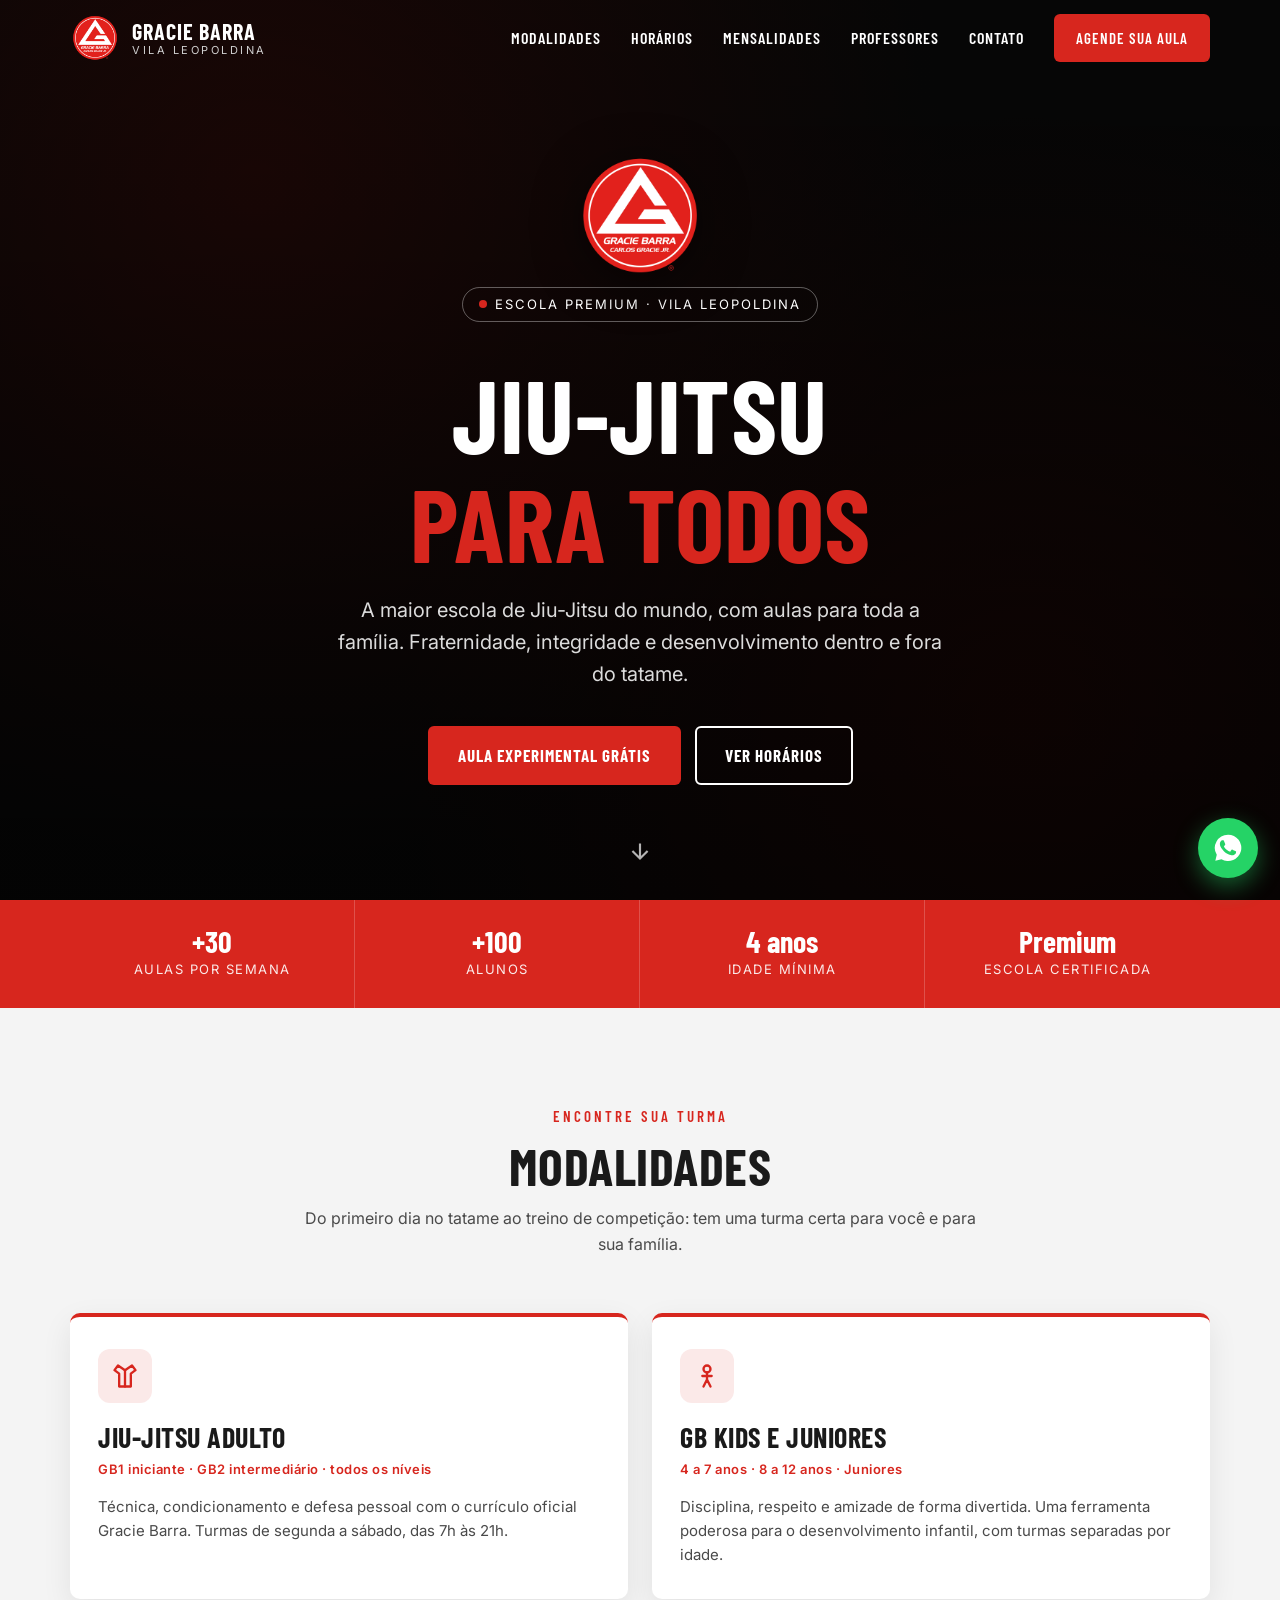
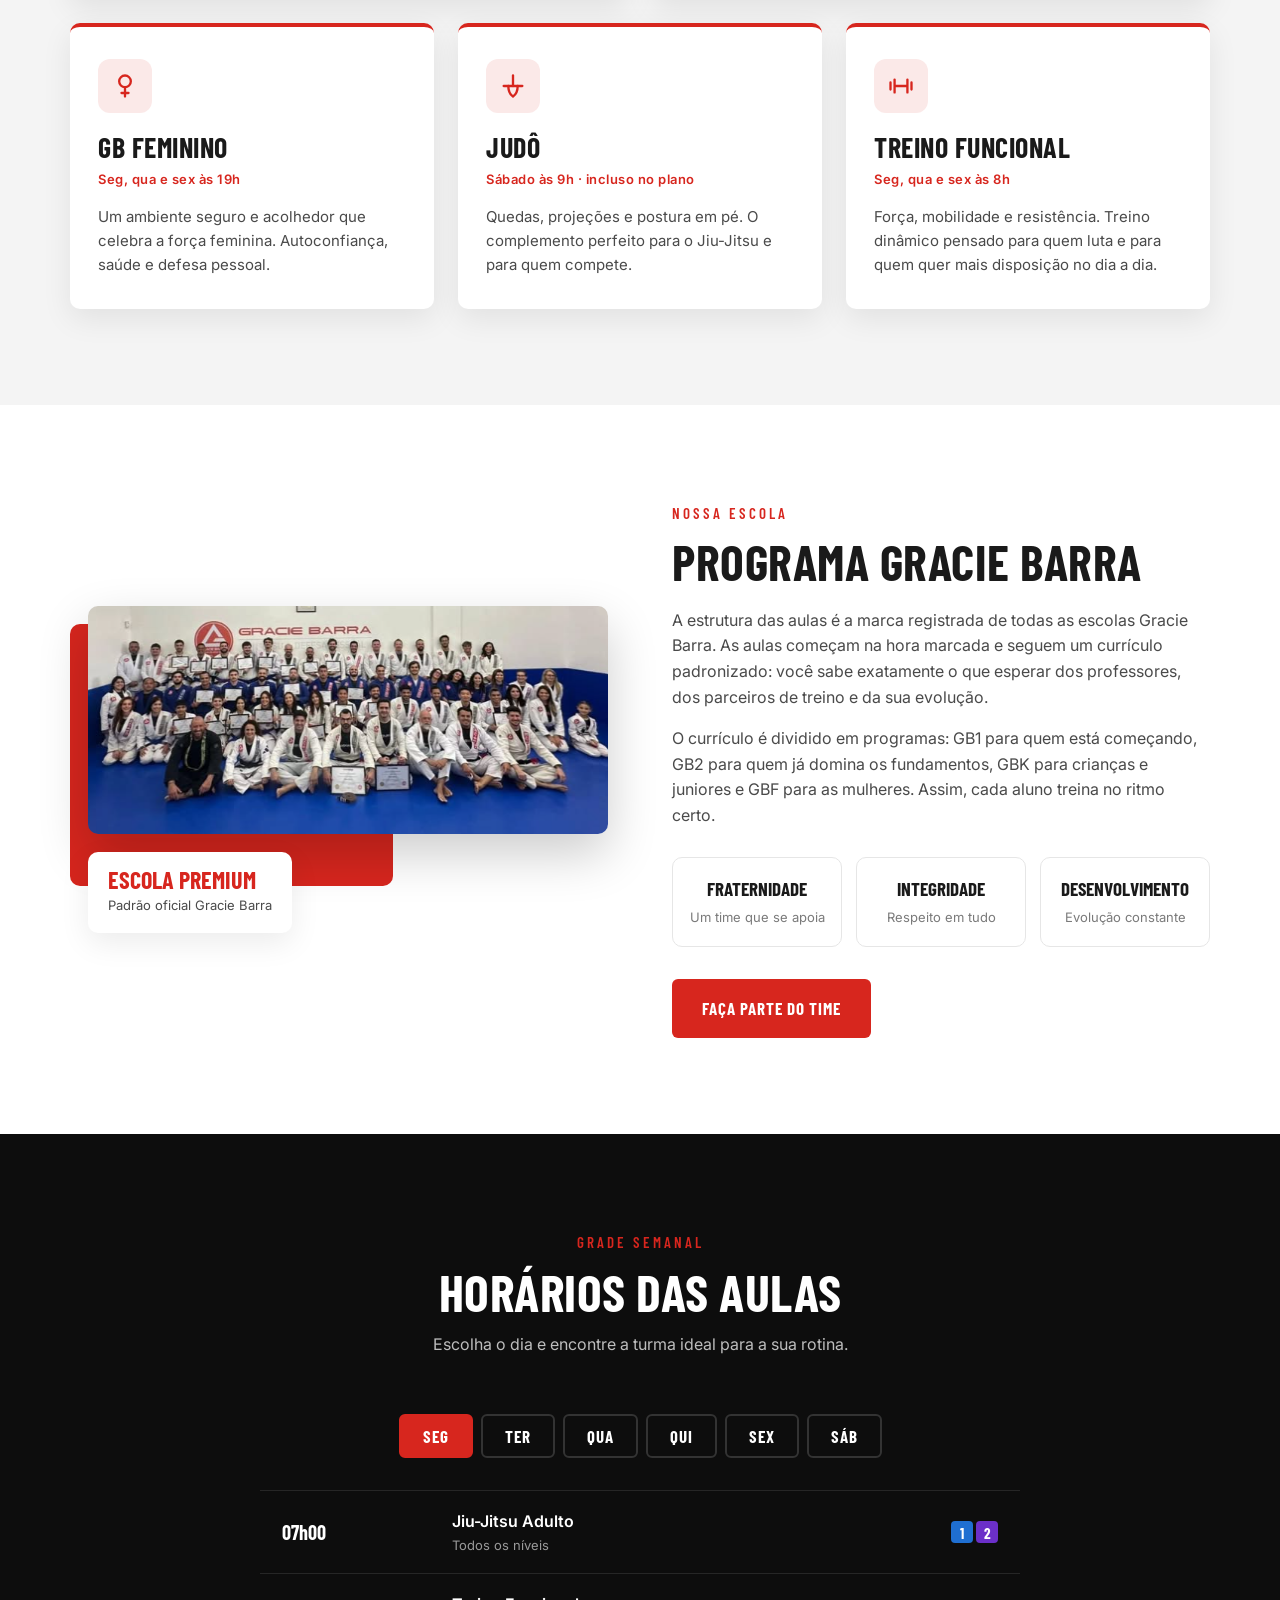
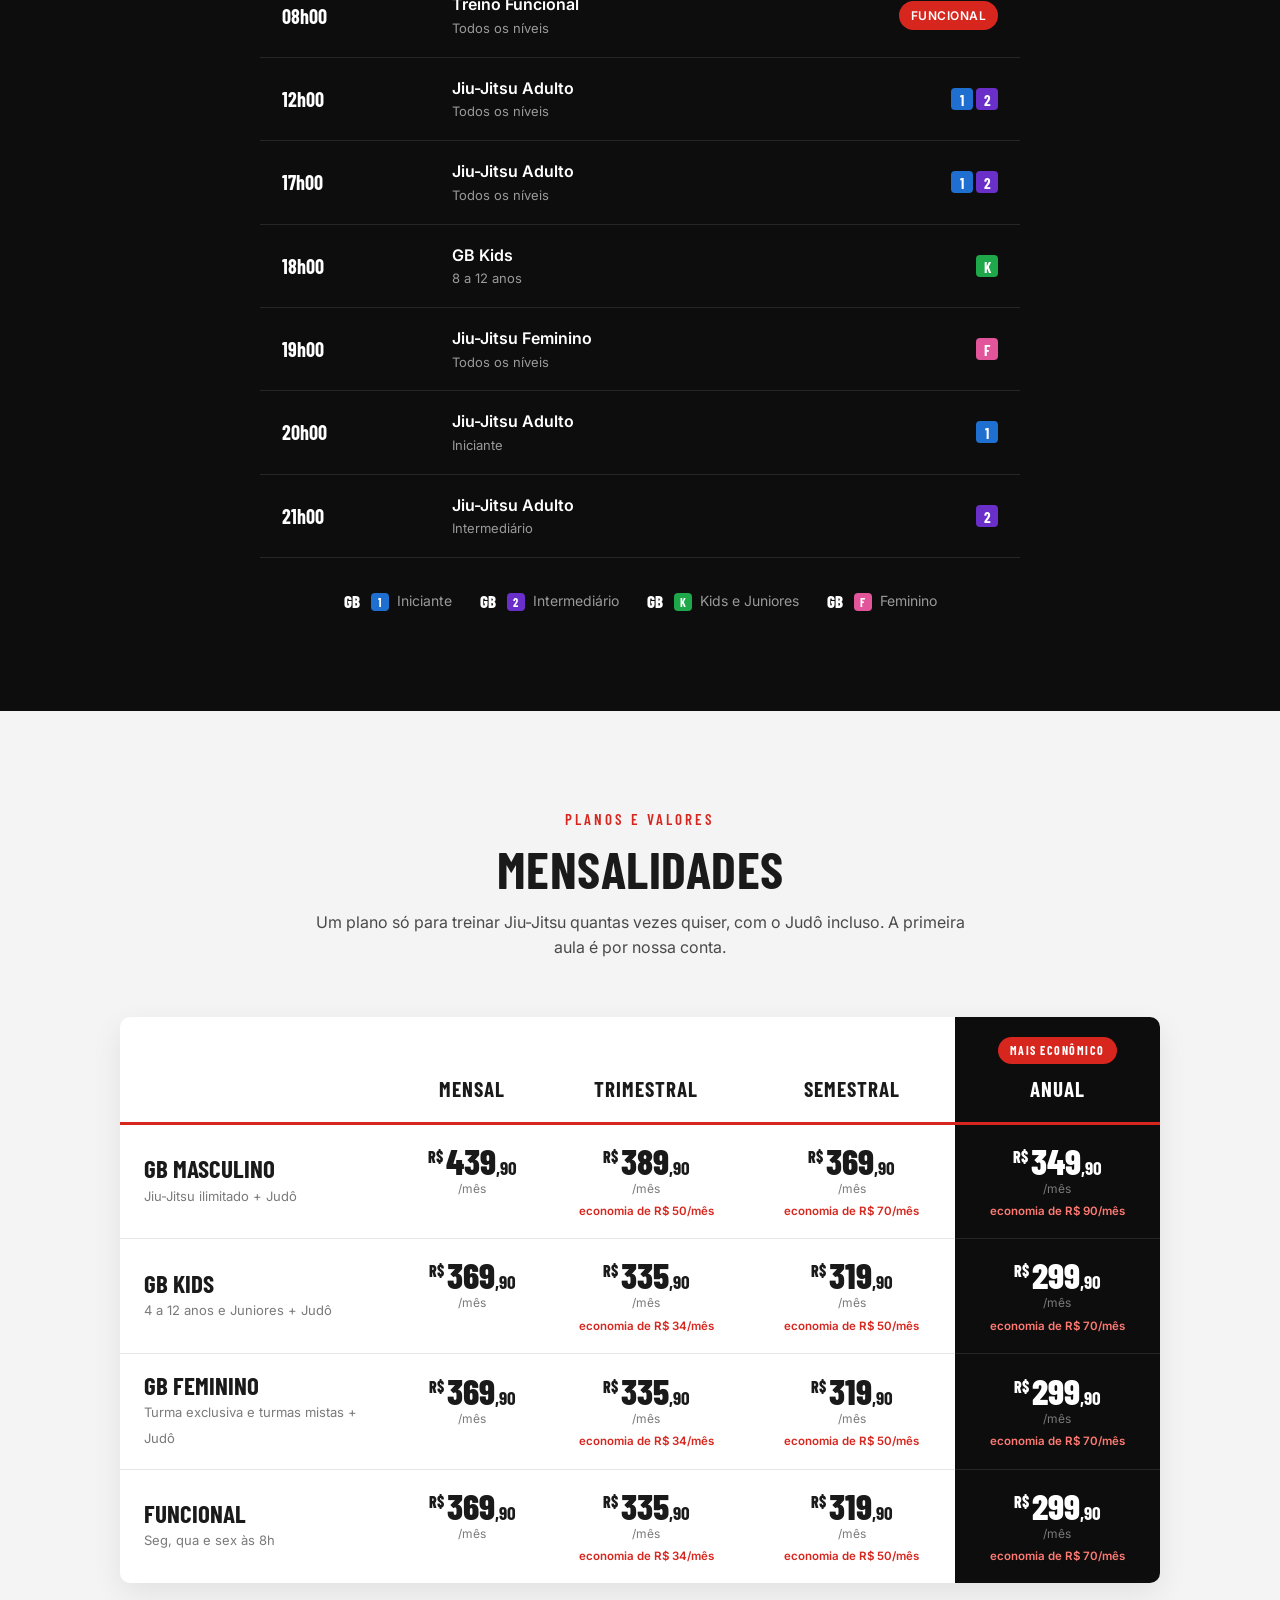
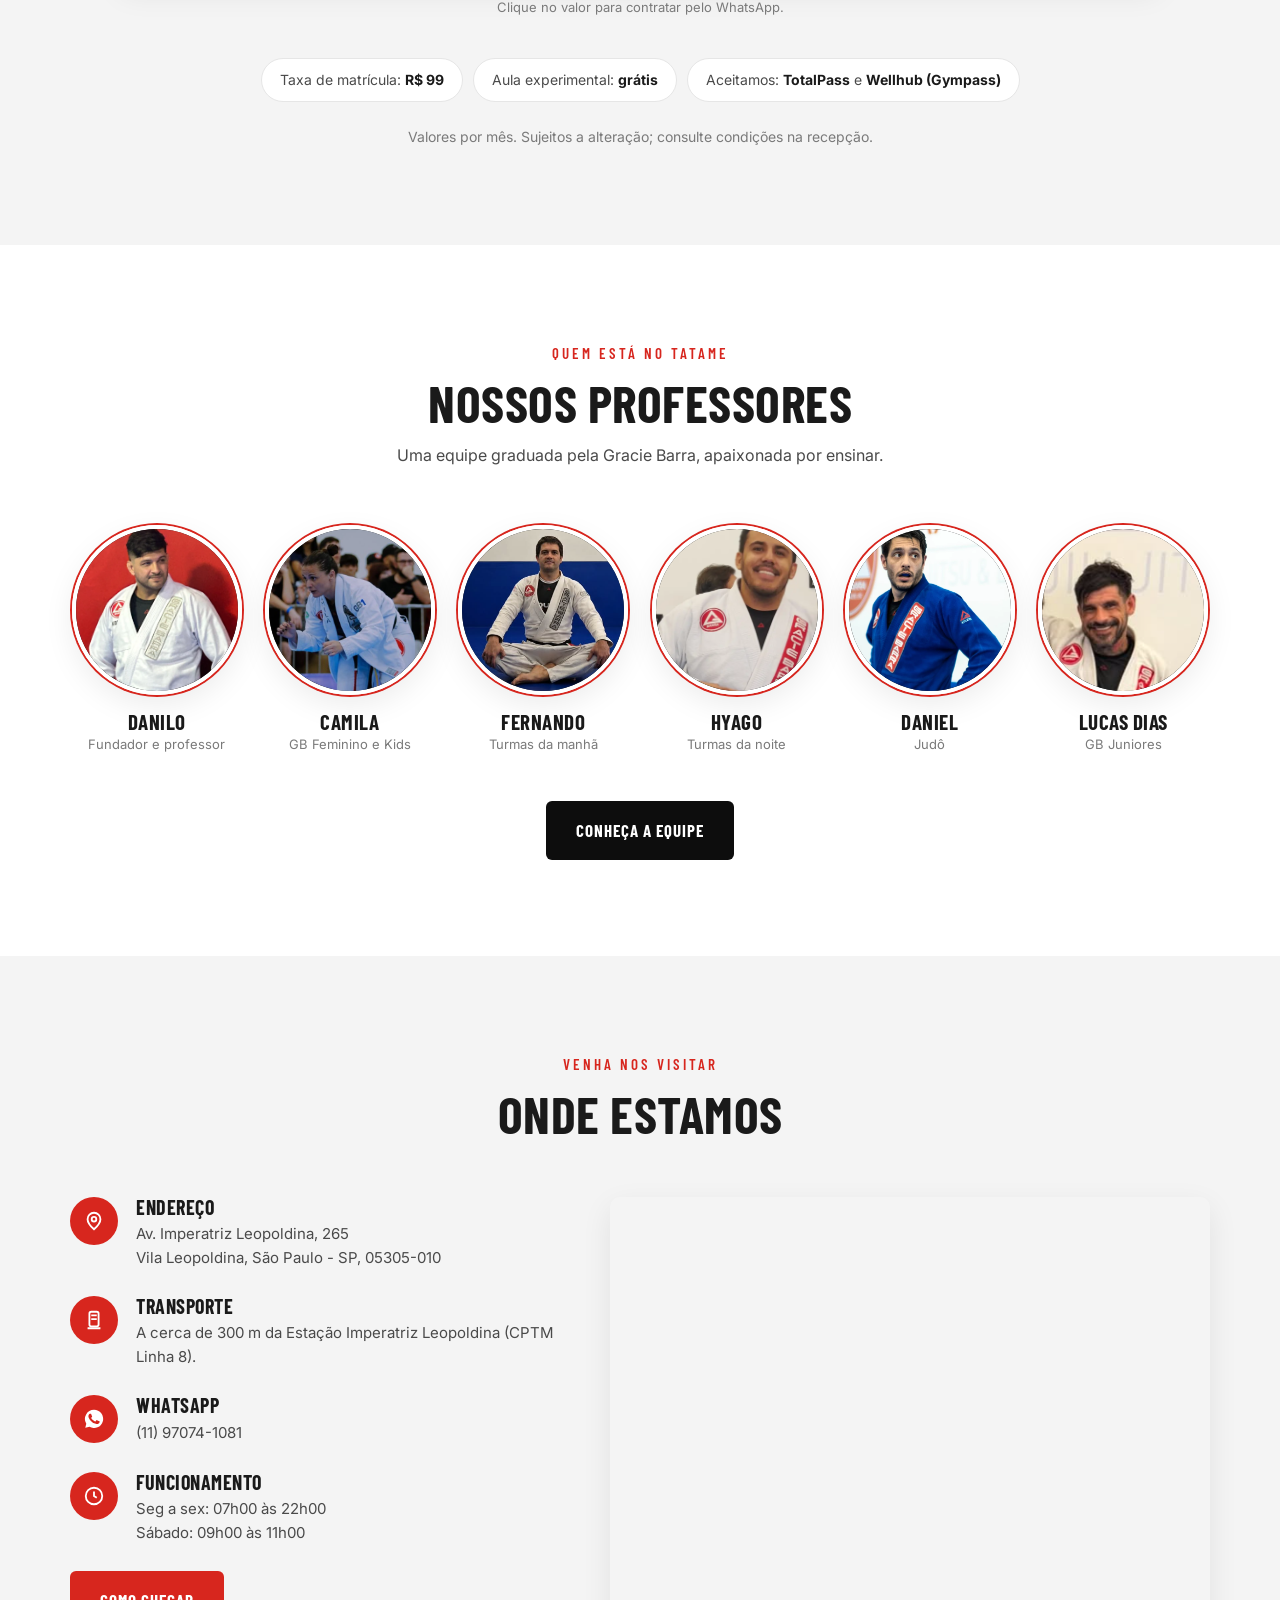
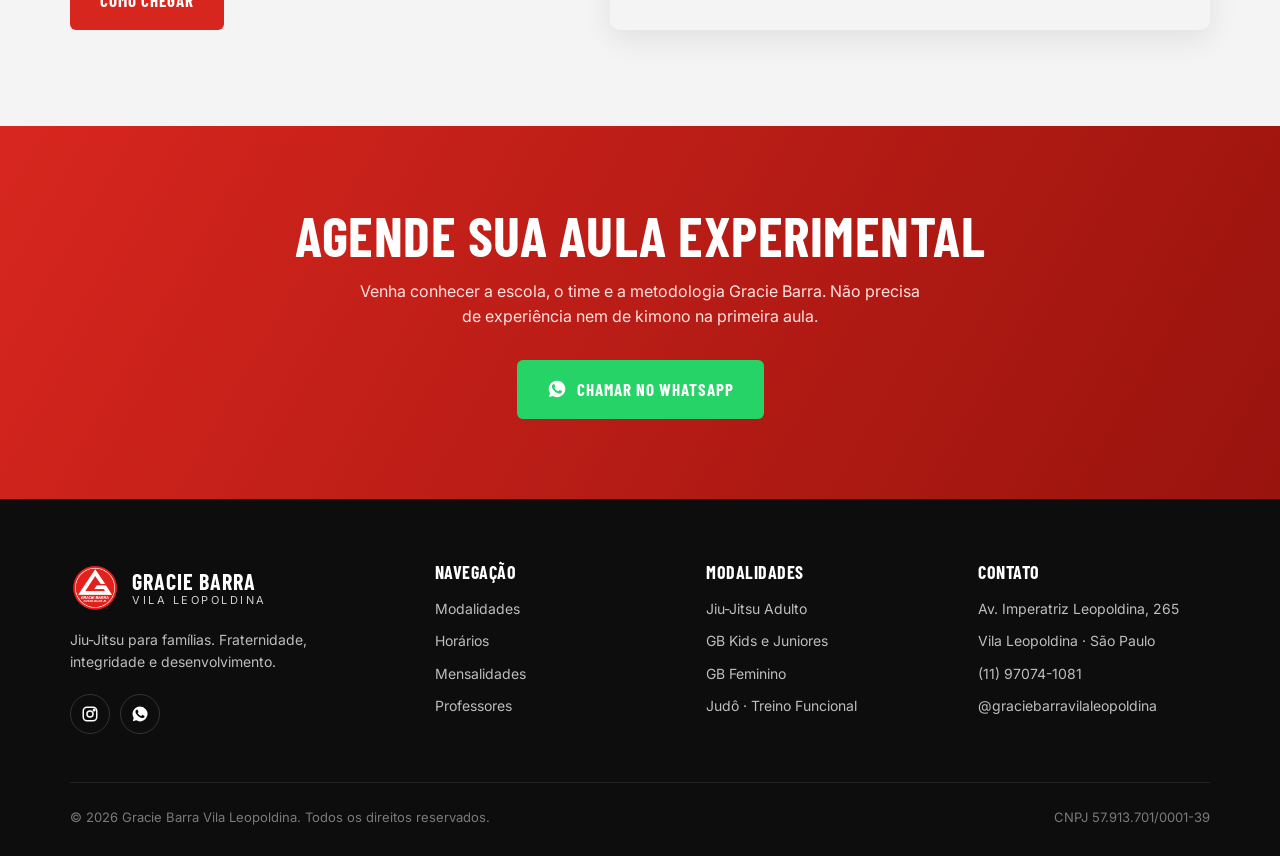
==== commit a1765279: "Tabela de mensalidades com valores reais e ajustes na grade de horários" ====
--- a/index.html
+++ b/index.html
@@ -164,63 +164,63 @@
         <div class="schedule">
           <!-- Segunda -->
           <div class="schedule-day" id="dia-seg">
-            <div class="slot"><time>07h00</time><div><strong>Jiu-Jitsu Adulto</strong><div class="level">Todos os níveis</div></div><span class="gb"><b>GB</b><i class="n1">1</i><i class="n2">2</i></span></div>
+            <div class="slot"><time>07h00</time><div><strong>Jiu-Jitsu Adulto</strong><div class="level">Todos os níveis</div></div><span class="gb"><i class="n1">1</i><i class="n2">2</i></span></div>
             <div class="slot"><time>08h00</time><div><strong>Treino Funcional</strong><div class="level">Todos os níveis</div></div><span class="pill pill--func">Funcional</span></div>
-            <div class="slot"><time>12h00</time><div><strong>Jiu-Jitsu Adulto</strong><div class="level">Todos os níveis</div></div><span class="gb"><b>GB</b><i class="n1">1</i><i class="n2">2</i></span></div>
-            <div class="slot"><time>17h00</time><div><strong>Jiu-Jitsu Adulto</strong><div class="level">Todos os níveis</div></div><span class="gb"><b>GB</b><i class="n1">1</i><i class="n2">2</i></span></div>
-            <div class="slot"><time>18h00</time><div><strong>GB Kids</strong><div class="level">8 a 12 anos</div></div><span class="gb"><b>GB</b><i class="nk">K</i></span></div>
-            <div class="slot"><time>19h00</time><div><strong>Jiu-Jitsu Feminino</strong><div class="level">Todos os níveis</div></div><span class="gb"><b>GB</b><i class="nf">F</i></span></div>
-            <div class="slot"><time>20h00</time><div><strong>Jiu-Jitsu Adulto</strong><div class="level">Iniciante</div></div><span class="gb"><b>GB</b><i class="n1">1</i></span></div>
-            <div class="slot"><time>21h00</time><div><strong>Jiu-Jitsu Adulto</strong><div class="level">Intermediário</div></div><span class="gb"><b>GB</b><i class="n2">2</i></span></div>
+            <div class="slot"><time>12h00</time><div><strong>Jiu-Jitsu Adulto</strong><div class="level">Todos os níveis</div></div><span class="gb"><i class="n1">1</i><i class="n2">2</i></span></div>
+            <div class="slot"><time>17h00</time><div><strong>Jiu-Jitsu Adulto</strong><div class="level">Todos os níveis</div></div><span class="gb"><i class="n1">1</i><i class="n2">2</i></span></div>
+            <div class="slot"><time>18h00</time><div><strong>GB Kids</strong><div class="level">8 a 12 anos</div></div><span class="gb"><i class="nk">K</i></span></div>
+            <div class="slot"><time>19h00</time><div><strong>Jiu-Jitsu Feminino</strong><div class="level">Todos os níveis</div></div><span class="gb"><i class="nf">F</i></span></div>
+            <div class="slot"><time>20h00</time><div><strong>Jiu-Jitsu Adulto</strong><div class="level">Iniciante</div></div><span class="gb"><i class="n1">1</i></span></div>
+            <div class="slot"><time>21h00</time><div><strong>Jiu-Jitsu Adulto</strong><div class="level">Intermediário</div></div><span class="gb"><i class="n2">2</i></span></div>
           </div>
 
           <!-- Terça -->
           <div class="schedule-day" id="dia-ter">
-            <div class="slot"><time>07h00</time><div><strong>Jiu-Jitsu Adulto</strong><div class="level">Todos os níveis</div></div><span class="gb"><b>GB</b><i class="n1">1</i><i class="n2">2</i></span></div>
-            <div class="slot"><time>17h00</time><div><strong>GB Juniores</strong><div class="level">Turma juvenil</div></div><span class="gb"><b>GB</b><i class="nk">K</i></span></div>
-            <div class="slot"><time>18h00</time><div><strong>Jiu-Jitsu Adulto</strong><div class="level">Todos os níveis</div></div><span class="gb"><b>GB</b><i class="n1">1</i><i class="n2">2</i></span></div>
-            <div class="slot"><time>19h00</time><div><strong>GB Kids</strong><div class="level">4 a 7 anos</div></div><span class="gb"><b>GB</b><i class="nk">K</i></span></div>
-            <div class="slot"><time>20h00</time><div><strong>Jiu-Jitsu Adulto</strong><div class="level">Iniciante</div></div><span class="gb"><b>GB</b><i class="n1">1</i></span></div>
-            <div class="slot"><time>21h00</time><div><strong>Jiu-Jitsu Adulto</strong><div class="level">Intermediário</div></div><span class="gb"><b>GB</b><i class="n2">2</i></span></div>
+            <div class="slot"><time>07h00</time><div><strong>Jiu-Jitsu Adulto</strong><div class="level">Todos os níveis</div></div><span class="gb"><i class="n1">1</i><i class="n2">2</i></span></div>
+            <div class="slot"><time>17h00</time><div><strong>GB Juniores</strong><div class="level">Turma juvenil</div></div><span class="gb"><i class="nk">K</i></span></div>
+            <div class="slot"><time>18h00</time><div><strong>Jiu-Jitsu Adulto</strong><div class="level">Todos os níveis</div></div><span class="gb"><i class="n1">1</i><i class="n2">2</i></span></div>
+            <div class="slot"><time>19h00</time><div><strong>GB Kids</strong><div class="level">4 a 7 anos</div></div><span class="gb"><i class="nk">K</i></span></div>
+            <div class="slot"><time>20h00</time><div><strong>Jiu-Jitsu Adulto</strong><div class="level">Iniciante</div></div><span class="gb"><i class="n1">1</i></span></div>
+            <div class="slot"><time>21h00</time><div><strong>Jiu-Jitsu Adulto</strong><div class="level">Intermediário</div></div><span class="gb"><i class="n2">2</i></span></div>
           </div>
 
           <!-- Quarta -->
           <div class="schedule-day" id="dia-qua">
-            <div class="slot"><time>07h00</time><div><strong>Jiu-Jitsu Adulto</strong><div class="level">Todos os níveis</div></div><span class="gb"><b>GB</b><i class="n1">1</i><i class="n2">2</i></span></div>
+            <div class="slot"><time>07h00</time><div><strong>Jiu-Jitsu Adulto</strong><div class="level">Todos os níveis</div></div><span class="gb"><i class="n1">1</i><i class="n2">2</i></span></div>
             <div class="slot"><time>08h00</time><div><strong>Treino Funcional</strong><div class="level">Todos os níveis</div></div><span class="pill pill--func">Funcional</span></div>
-            <div class="slot"><time>12h00</time><div><strong>Jiu-Jitsu Adulto</strong><div class="level">Todos os níveis</div></div><span class="gb"><b>GB</b><i class="n1">1</i><i class="n2">2</i></span></div>
-            <div class="slot"><time>17h00</time><div><strong>Jiu-Jitsu Adulto</strong><div class="level">Todos os níveis</div></div><span class="gb"><b>GB</b><i class="n1">1</i><i class="n2">2</i></span></div>
-            <div class="slot"><time>18h00</time><div><strong>GB Kids</strong><div class="level">8 a 12 anos</div></div><span class="gb"><b>GB</b><i class="nk">K</i></span></div>
-            <div class="slot"><time>19h00</time><div><strong>Jiu-Jitsu Feminino</strong><div class="level">Todos os níveis</div></div><span class="gb"><b>GB</b><i class="nf">F</i></span></div>
-            <div class="slot"><time>20h00</time><div><strong>Jiu-Jitsu Adulto</strong><div class="level">Iniciante</div></div><span class="gb"><b>GB</b><i class="n1">1</i></span></div>
-            <div class="slot"><time>21h00</time><div><strong>Jiu-Jitsu Adulto</strong><div class="level">Intermediário</div></div><span class="gb"><b>GB</b><i class="n2">2</i></span></div>
+            <div class="slot"><time>12h00</time><div><strong>Jiu-Jitsu Adulto</strong><div class="level">Todos os níveis</div></div><span class="gb"><i class="n1">1</i><i class="n2">2</i></span></div>
+            <div class="slot"><time>17h00</time><div><strong>Jiu-Jitsu Adulto</strong><div class="level">Todos os níveis</div></div><span class="gb"><i class="n1">1</i><i class="n2">2</i></span></div>
+            <div class="slot"><time>18h00</time><div><strong>GB Kids</strong><div class="level">8 a 12 anos</div></div><span class="gb"><i class="nk">K</i></span></div>
+            <div class="slot"><time>19h00</time><div><strong>Jiu-Jitsu Feminino</strong><div class="level">Todos os níveis</div></div><span class="gb"><i class="nf">F</i></span></div>
+            <div class="slot"><time>20h00</time><div><strong>Jiu-Jitsu Adulto</strong><div class="level">Iniciante</div></div><span class="gb"><i class="n1">1</i></span></div>
+            <div class="slot"><time>21h00</time><div><strong>Jiu-Jitsu Adulto</strong><div class="level">Intermediário</div></div><span class="gb"><i class="n2">2</i></span></div>
           </div>
 
           <!-- Quinta -->
           <div class="schedule-day" id="dia-qui">
-            <div class="slot"><time>07h00</time><div><strong>Jiu-Jitsu Adulto</strong><div class="level">Todos os níveis</div></div><span class="gb"><b>GB</b><i class="n1">1</i><i class="n2">2</i></span></div>
-            <div class="slot"><time>17h00</time><div><strong>GB Juniores</strong><div class="level">Turma juvenil</div></div><span class="gb"><b>GB</b><i class="nk">K</i></span></div>
-            <div class="slot"><time>18h00</time><div><strong>Jiu-Jitsu Adulto</strong><div class="level">Todos os níveis</div></div><span class="gb"><b>GB</b><i class="n1">1</i><i class="n2">2</i></span></div>
-            <div class="slot"><time>19h00</time><div><strong>GB Kids</strong><div class="level">4 a 7 anos</div></div><span class="gb"><b>GB</b><i class="nk">K</i></span></div>
-            <div class="slot"><time>20h00</time><div><strong>Jiu-Jitsu Adulto</strong><div class="level">Iniciante</div></div><span class="gb"><b>GB</b><i class="n1">1</i></span></div>
-            <div class="slot"><time>21h00</time><div><strong>Jiu-Jitsu Adulto</strong><div class="level">Intermediário</div></div><span class="gb"><b>GB</b><i class="n2">2</i></span></div>
+            <div class="slot"><time>07h00</time><div><strong>Jiu-Jitsu Adulto</strong><div class="level">Todos os níveis</div></div><span class="gb"><i class="n1">1</i><i class="n2">2</i></span></div>
+            <div class="slot"><time>17h00</time><div><strong>GB Juniores</strong><div class="level">Turma juvenil</div></div><span class="gb"><i class="nk">K</i></span></div>
+            <div class="slot"><time>18h00</time><div><strong>Jiu-Jitsu Adulto</strong><div class="level">Todos os níveis</div></div><span class="gb"><i class="n1">1</i><i class="n2">2</i></span></div>
+            <div class="slot"><time>19h00</time><div><strong>GB Kids</strong><div class="level">4 a 7 anos</div></div><span class="gb"><i class="nk">K</i></span></div>
+            <div class="slot"><time>20h00</time><div><strong>Jiu-Jitsu Adulto</strong><div class="level">Iniciante</div></div><span class="gb"><i class="n1">1</i></span></div>
+            <div class="slot"><time>21h00</time><div><strong>Jiu-Jitsu Adulto</strong><div class="level">Intermediário</div></div><span class="gb"><i class="n2">2</i></span></div>
           </div>
 
           <!-- Sexta -->
           <div class="schedule-day" id="dia-sex">
-            <div class="slot"><time>07h00</time><div><strong>Jiu-Jitsu Adulto</strong><div class="level">Todos os níveis</div></div><span class="gb"><b>GB</b><i class="n1">1</i><i class="n2">2</i></span></div>
+            <div class="slot"><time>07h00</time><div><strong>Jiu-Jitsu Adulto</strong><div class="level">Todos os níveis</div></div><span class="gb"><i class="n1">1</i><i class="n2">2</i></span></div>
             <div class="slot"><time>08h00</time><div><strong>Treino Funcional</strong><div class="level">Todos os níveis</div></div><span class="pill pill--func">Funcional</span></div>
-            <div class="slot"><time>12h00</time><div><strong>Jiu-Jitsu Adulto</strong><div class="level">Todos os níveis</div></div><span class="gb"><b>GB</b><i class="n1">1</i><i class="n2">2</i></span></div>
-            <div class="slot"><time>17h00</time><div><strong>Jiu-Jitsu Adulto</strong><div class="level">Todos os níveis</div></div><span class="gb"><b>GB</b><i class="n1">1</i><i class="n2">2</i></span></div>
-            <div class="slot"><time>18h00</time><div><strong>GB Kids</strong><div class="level">Turma kids</div></div><span class="gb"><b>GB</b><i class="nk">K</i></span></div>
-            <div class="slot"><time>19h00</time><div><strong>Jiu-Jitsu Feminino</strong><div class="level">Todos os níveis</div></div><span class="gb"><b>GB</b><i class="nf">F</i></span></div>
-            <div class="slot"><time>20h00</time><div><strong>Jiu-Jitsu Adulto</strong><div class="level">Todos os níveis</div></div><span class="gb"><b>GB</b><i class="n1">1</i><i class="n2">2</i></span></div>
+            <div class="slot"><time>12h00</time><div><strong>Jiu-Jitsu Adulto</strong><div class="level">Todos os níveis</div></div><span class="gb"><i class="n1">1</i><i class="n2">2</i></span></div>
+            <div class="slot"><time>17h00</time><div><strong>Jiu-Jitsu Adulto</strong><div class="level">Todos os níveis</div></div><span class="gb"><i class="n1">1</i><i class="n2">2</i></span></div>
+            <div class="slot"><time>18h00</time><div><strong>GB Kids</strong><div class="level">Turma kids</div></div><span class="gb"><i class="nk">K</i></span></div>
+            <div class="slot"><time>19h00</time><div><strong>Jiu-Jitsu Feminino</strong><div class="level">Todos os níveis</div></div><span class="gb"><i class="nf">F</i></span></div>
+            <div class="slot"><time>20h00</time><div><strong>Jiu-Jitsu Adulto</strong><div class="level">Todos os níveis</div></div><span class="gb"><i class="n1">1</i><i class="n2">2</i></span></div>
           </div>
 
           <!-- Sábado -->
           <div class="schedule-day" id="dia-sab">
             <div class="slot"><time>09h00</time><div><strong>Judô</strong><div class="level">Quedas e projeções</div></div><span class="pill pill--judo">Judô</span></div>
-            <div class="slot"><time>10h00</time><div><strong>Jiu-Jitsu Adulto</strong><div class="level">Todos os níveis</div></div><span class="gb"><b>GB</b><i class="n1">1</i><i class="n2">2</i></span></div>
+            <div class="slot"><time>10h00</time><div><strong>Jiu-Jitsu Adulto</strong><div class="level">Todos os níveis</div></div><span class="gb"><i class="n1">1</i><i class="n2">2</i></span></div>
           </div>
         </div>
 
@@ -242,6 +242,53 @@
           <p>Um plano só para treinar Jiu-Jitsu quantas vezes quiser, com o Judô incluso. A primeira aula é por nossa conta.</p>
         </div>
 
+        <!-- Computador: tabela completa (como a tabela oficial). Celular: abas com cards, logo abaixo. -->
+        <div class="price-table-wrap">
+          <table class="price-table">
+            <thead>
+              <tr>
+                <th scope="col"><span class="sr-only">Plano</span></th>
+                <th scope="col">Mensal</th>
+                <th scope="col">Trimestral</th>
+                <th scope="col">Semestral</th>
+                <th scope="col" class="is-best"><span class="plan-flag">Mais econômico</span>Anual</th>
+              </tr>
+            </thead>
+            <tbody>
+              <tr>
+                <th scope="row"><strong>GB Masculino</strong><span>Jiu-Jitsu ilimitado + Judô</span></th>
+                <td><a href="#" class="price-cell" data-wa="Olá! Quero contratar o plano GB Masculino mensal." aria-label="Contratar GB Masculino mensal: R$ 439,90 por mês"><span class="pc-value"><em>R$</em>439<b>,90</b></span><span class="pc-month">/mês</span><small>&nbsp;</small></a></td>
+                <td><a href="#" class="price-cell" data-wa="Olá! Quero contratar o plano GB Masculino trimestral." aria-label="Contratar GB Masculino trimestral: R$ 389,90 por mês"><span class="pc-value"><em>R$</em>389<b>,90</b></span><span class="pc-month">/mês</span><small>economia de R$ 50/mês</small></a></td>
+                <td><a href="#" class="price-cell" data-wa="Olá! Quero contratar o plano GB Masculino semestral." aria-label="Contratar GB Masculino semestral: R$ 369,90 por mês"><span class="pc-value"><em>R$</em>369<b>,90</b></span><span class="pc-month">/mês</span><small>economia de R$ 70/mês</small></a></td>
+                <td class="is-best"><a href="#" class="price-cell" data-wa="Olá! Quero contratar o plano GB Masculino anual." aria-label="Contratar GB Masculino anual: R$ 349,90 por mês"><span class="pc-value"><em>R$</em>349<b>,90</b></span><span class="pc-month">/mês</span><small>economia de R$ 90/mês</small></a></td>
+              </tr>
+              <tr>
+                <th scope="row"><strong>GB Kids</strong><span>4 a 12 anos e Juniores + Judô</span></th>
+                <td><a href="#" class="price-cell" data-wa="Olá! Quero contratar o plano GB Kids mensal." aria-label="Contratar GB Kids mensal: R$ 369,90 por mês"><span class="pc-value"><em>R$</em>369<b>,90</b></span><span class="pc-month">/mês</span><small>&nbsp;</small></a></td>
+                <td><a href="#" class="price-cell" data-wa="Olá! Quero contratar o plano GB Kids trimestral." aria-label="Contratar GB Kids trimestral: R$ 335,90 por mês"><span class="pc-value"><em>R$</em>335<b>,90</b></span><span class="pc-month">/mês</span><small>economia de R$ 34/mês</small></a></td>
+                <td><a href="#" class="price-cell" data-wa="Olá! Quero contratar o plano GB Kids semestral." aria-label="Contratar GB Kids semestral: R$ 319,90 por mês"><span class="pc-value"><em>R$</em>319<b>,90</b></span><span class="pc-month">/mês</span><small>economia de R$ 50/mês</small></a></td>
+                <td class="is-best"><a href="#" class="price-cell" data-wa="Olá! Quero contratar o plano GB Kids anual." aria-label="Contratar GB Kids anual: R$ 299,90 por mês"><span class="pc-value"><em>R$</em>299<b>,90</b></span><span class="pc-month">/mês</span><small>economia de R$ 70/mês</small></a></td>
+              </tr>
+              <tr>
+                <th scope="row"><strong>GB Feminino</strong><span>Turma exclusiva e turmas mistas + Judô</span></th>
+                <td><a href="#" class="price-cell" data-wa="Olá! Quero contratar o plano GB Feminino mensal." aria-label="Contratar GB Feminino mensal: R$ 369,90 por mês"><span class="pc-value"><em>R$</em>369<b>,90</b></span><span class="pc-month">/mês</span><small>&nbsp;</small></a></td>
+                <td><a href="#" class="price-cell" data-wa="Olá! Quero contratar o plano GB Feminino trimestral." aria-label="Contratar GB Feminino trimestral: R$ 335,90 por mês"><span class="pc-value"><em>R$</em>335<b>,90</b></span><span class="pc-month">/mês</span><small>economia de R$ 34/mês</small></a></td>
+                <td><a href="#" class="price-cell" data-wa="Olá! Quero contratar o plano GB Feminino semestral." aria-label="Contratar GB Feminino semestral: R$ 319,90 por mês"><span class="pc-value"><em>R$</em>319<b>,90</b></span><span class="pc-month">/mês</span><small>economia de R$ 50/mês</small></a></td>
+                <td class="is-best"><a href="#" class="price-cell" data-wa="Olá! Quero contratar o plano GB Feminino anual." aria-label="Contratar GB Feminino anual: R$ 299,90 por mês"><span class="pc-value"><em>R$</em>299<b>,90</b></span><span class="pc-month">/mês</span><small>economia de R$ 70/mês</small></a></td>
+              </tr>
+              <tr>
+                <th scope="row"><strong>Funcional</strong><span>Seg, qua e sex às 8h</span></th>
+                <td><a href="#" class="price-cell" data-wa="Olá! Quero contratar o plano Funcional mensal." aria-label="Contratar Funcional mensal: R$ 369,90 por mês"><span class="pc-value"><em>R$</em>369<b>,90</b></span><span class="pc-month">/mês</span><small>&nbsp;</small></a></td>
+                <td><a href="#" class="price-cell" data-wa="Olá! Quero contratar o plano Funcional trimestral." aria-label="Contratar Funcional trimestral: R$ 335,90 por mês"><span class="pc-value"><em>R$</em>335<b>,90</b></span><span class="pc-month">/mês</span><small>economia de R$ 34/mês</small></a></td>
+                <td><a href="#" class="price-cell" data-wa="Olá! Quero contratar o plano Funcional semestral." aria-label="Contratar Funcional semestral: R$ 319,90 por mês"><span class="pc-value"><em>R$</em>319<b>,90</b></span><span class="pc-month">/mês</span><small>economia de R$ 50/mês</small></a></td>
+                <td class="is-best"><a href="#" class="price-cell" data-wa="Olá! Quero contratar o plano Funcional anual." aria-label="Contratar Funcional anual: R$ 299,90 por mês"><span class="pc-value"><em>R$</em>299<b>,90</b></span><span class="pc-month">/mês</span><small>economia de R$ 70/mês</small></a></td>
+              </tr>
+            </tbody>
+          </table>
+          <p class="price-table-hint">Clique no valor para contratar pelo WhatsApp.</p>
+        </div>
+
+        <div class="plans-mobile">
         <div class="tabs tabs--light" role="tablist" aria-label="Escolha o plano">
           <button class="tab is-active" data-plan="masculino" role="tab">GB Masculino</button>
           <button class="tab" data-plan="kids" role="tab">GB Kids</button>
@@ -425,6 +472,7 @@
               </article>
             </div>
           </div>
+        </div>
         </div>
 
         <div class="plans-info">
--- a/css/style.css
+++ b/css/style.css
@@ -665,6 +665,92 @@
   color: var(--gray-700);
 }
 .plans-info strong { color: var(--ink); }
+
+/* Tabela de planos (computador); no celular entram as abas com cards (.plans-mobile) */
+.sr-only {
+  position: absolute;
+  width: 1px;
+  height: 1px;
+  overflow: hidden;
+  clip: rect(0 0 0 0);
+  white-space: nowrap;
+}
+.plans-mobile { display: none; }
+.price-table-wrap { max-width: 1040px; margin: 0 auto; }
+.price-table {
+  width: 100%;
+  border-collapse: separate;
+  border-spacing: 0;
+  background: var(--white);
+  border-radius: var(--radius);
+  box-shadow: var(--shadow);
+  overflow: hidden;
+}
+.price-table thead th {
+  padding: 20px 12px 16px;
+  vertical-align: bottom;
+  font-family: var(--font-head);
+  font-size: 21px;
+  letter-spacing: 1px;
+  text-transform: uppercase;
+  border-bottom: 3px solid var(--red);
+}
+.price-table thead th.is-best { background: var(--black); color: var(--white); }
+.price-table th .plan-flag {
+  position: static;
+  transform: none;
+  display: block;
+  width: max-content;
+  margin: 0 auto 8px;
+  padding: 4px 12px;
+  font-size: 12px;
+}
+.price-table tbody th {
+  width: 27%;
+  padding: 18px 24px;
+  text-align: left;
+  border-bottom: 1px solid var(--gray-200);
+}
+.price-table tbody th strong {
+  display: block;
+  font-family: var(--font-head);
+  font-size: 25px;
+  line-height: 1.1;
+  text-transform: uppercase;
+}
+.price-table tbody th span { font-size: 13px; font-weight: 400; color: var(--gray-500); }
+.price-table td {
+  padding: 0;
+  text-align: center;
+  border-bottom: 1px solid var(--gray-200);
+}
+.price-table td.is-best { background: var(--black); border-bottom-color: #262626; }
+.price-table tbody tr:last-child th,
+.price-table tbody tr:last-child td { border-bottom: 0; }
+.price-cell {
+  display: flex;
+  flex-direction: column;
+  align-items: center;
+  padding: 18px 8px;
+  color: var(--ink);
+  transition: background .2s;
+}
+.price-cell:hover { background: rgba(215, 38, 30, .08); }
+.is-best .price-cell { color: var(--white); }
+.is-best .price-cell:hover { background: #222; }
+.pc-value {
+  font-family: var(--font-head);
+  font-weight: 800;
+  font-size: 36px;
+  line-height: 1;
+  white-space: nowrap;
+}
+.pc-value em { font-style: normal; font-size: 16px; margin-right: 3px; vertical-align: 12px; }
+.pc-value b { font-size: 19px; }
+.pc-month { font-size: 12px; color: var(--gray-500); }
+.price-cell small { margin-top: 4px; font-size: 11.5px; font-weight: 600; color: var(--red); }
+.is-best .price-cell small { color: #ff7a73; }
+.price-table-hint { margin-top: 14px; text-align: center; font-size: 13px; color: var(--gray-500); }
 .plan-kicker {
   font-family: var(--font-head);
   font-weight: 600;
@@ -1087,6 +1173,8 @@
   .highlight:nth-child(-n + 2) { border-bottom: 1px solid rgba(255, 255, 255, .2); }
 
   .split { grid-template-columns: 1fr; }
+  .price-table-wrap { display: none; }
+  .plans-mobile { display: block; }
   .split-media { aspect-ratio: 16 / 11; }
   .location { grid-template-columns: 1fr; }
 
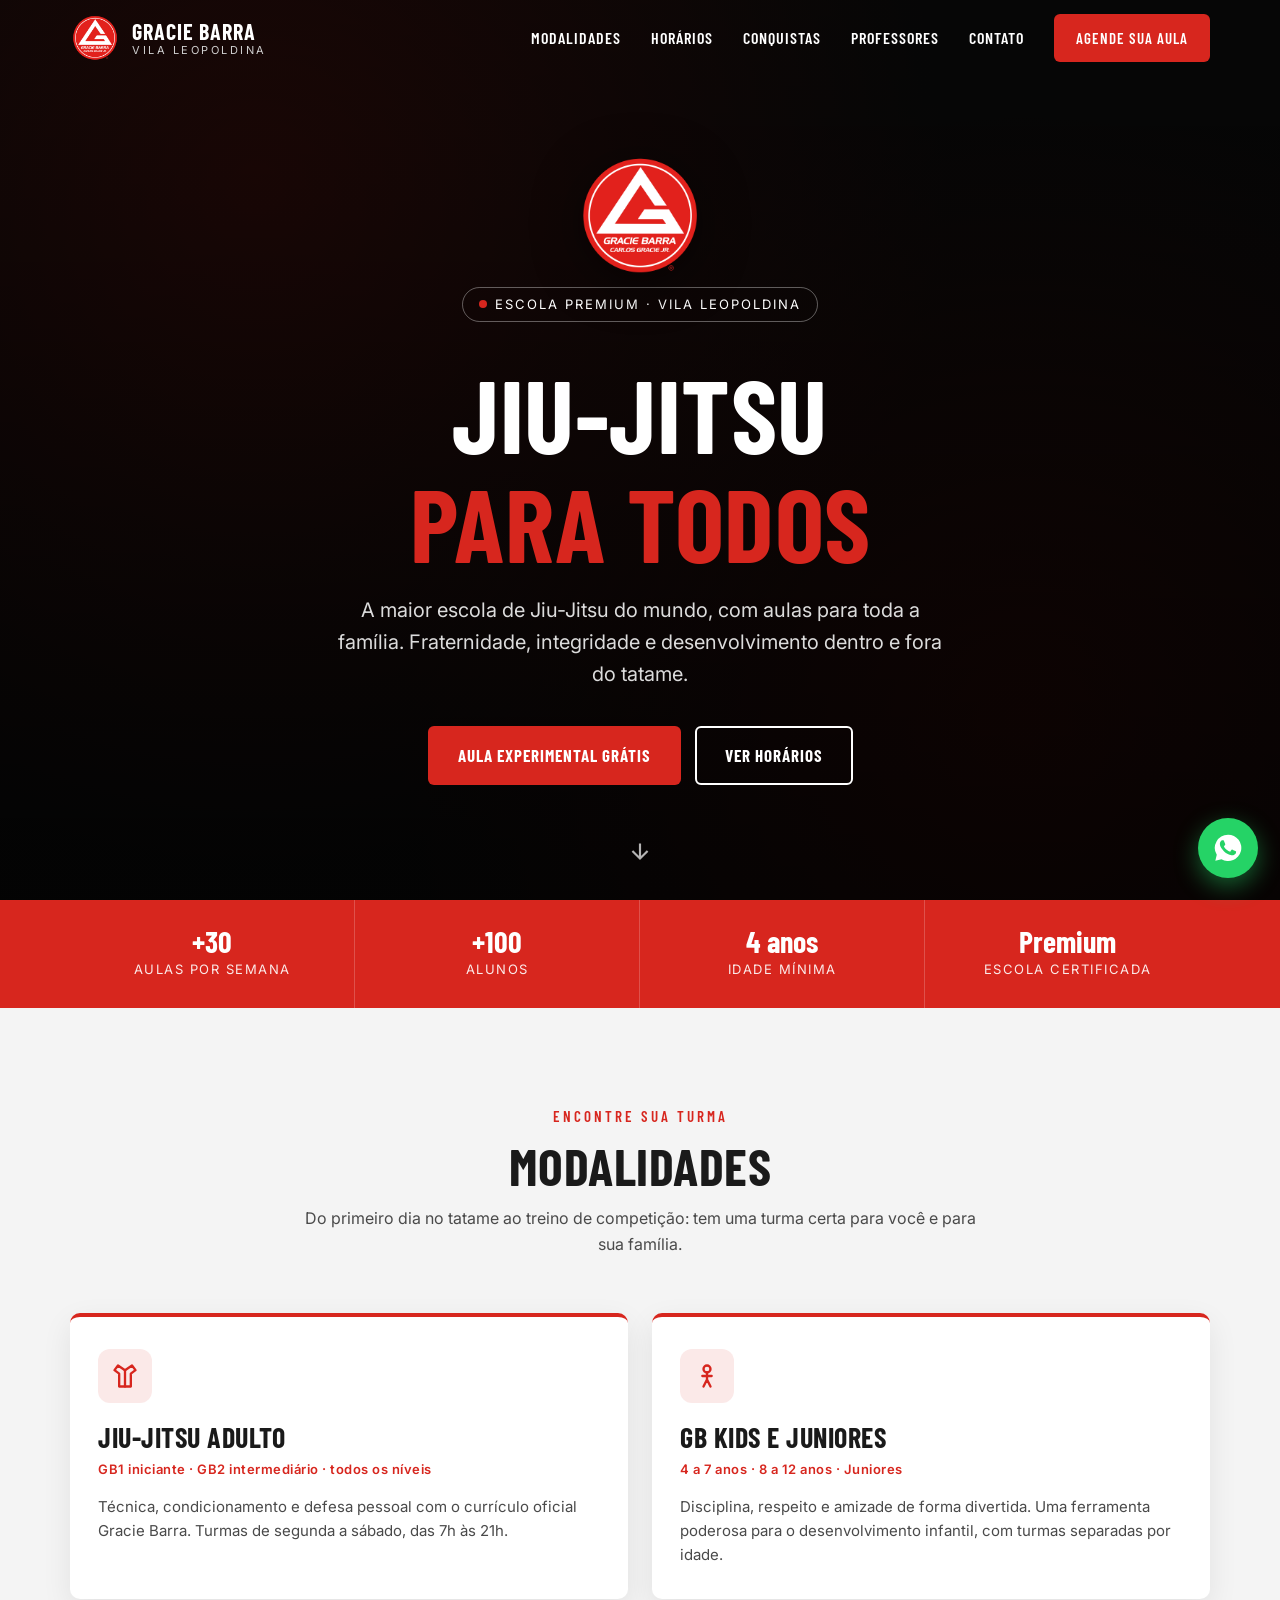
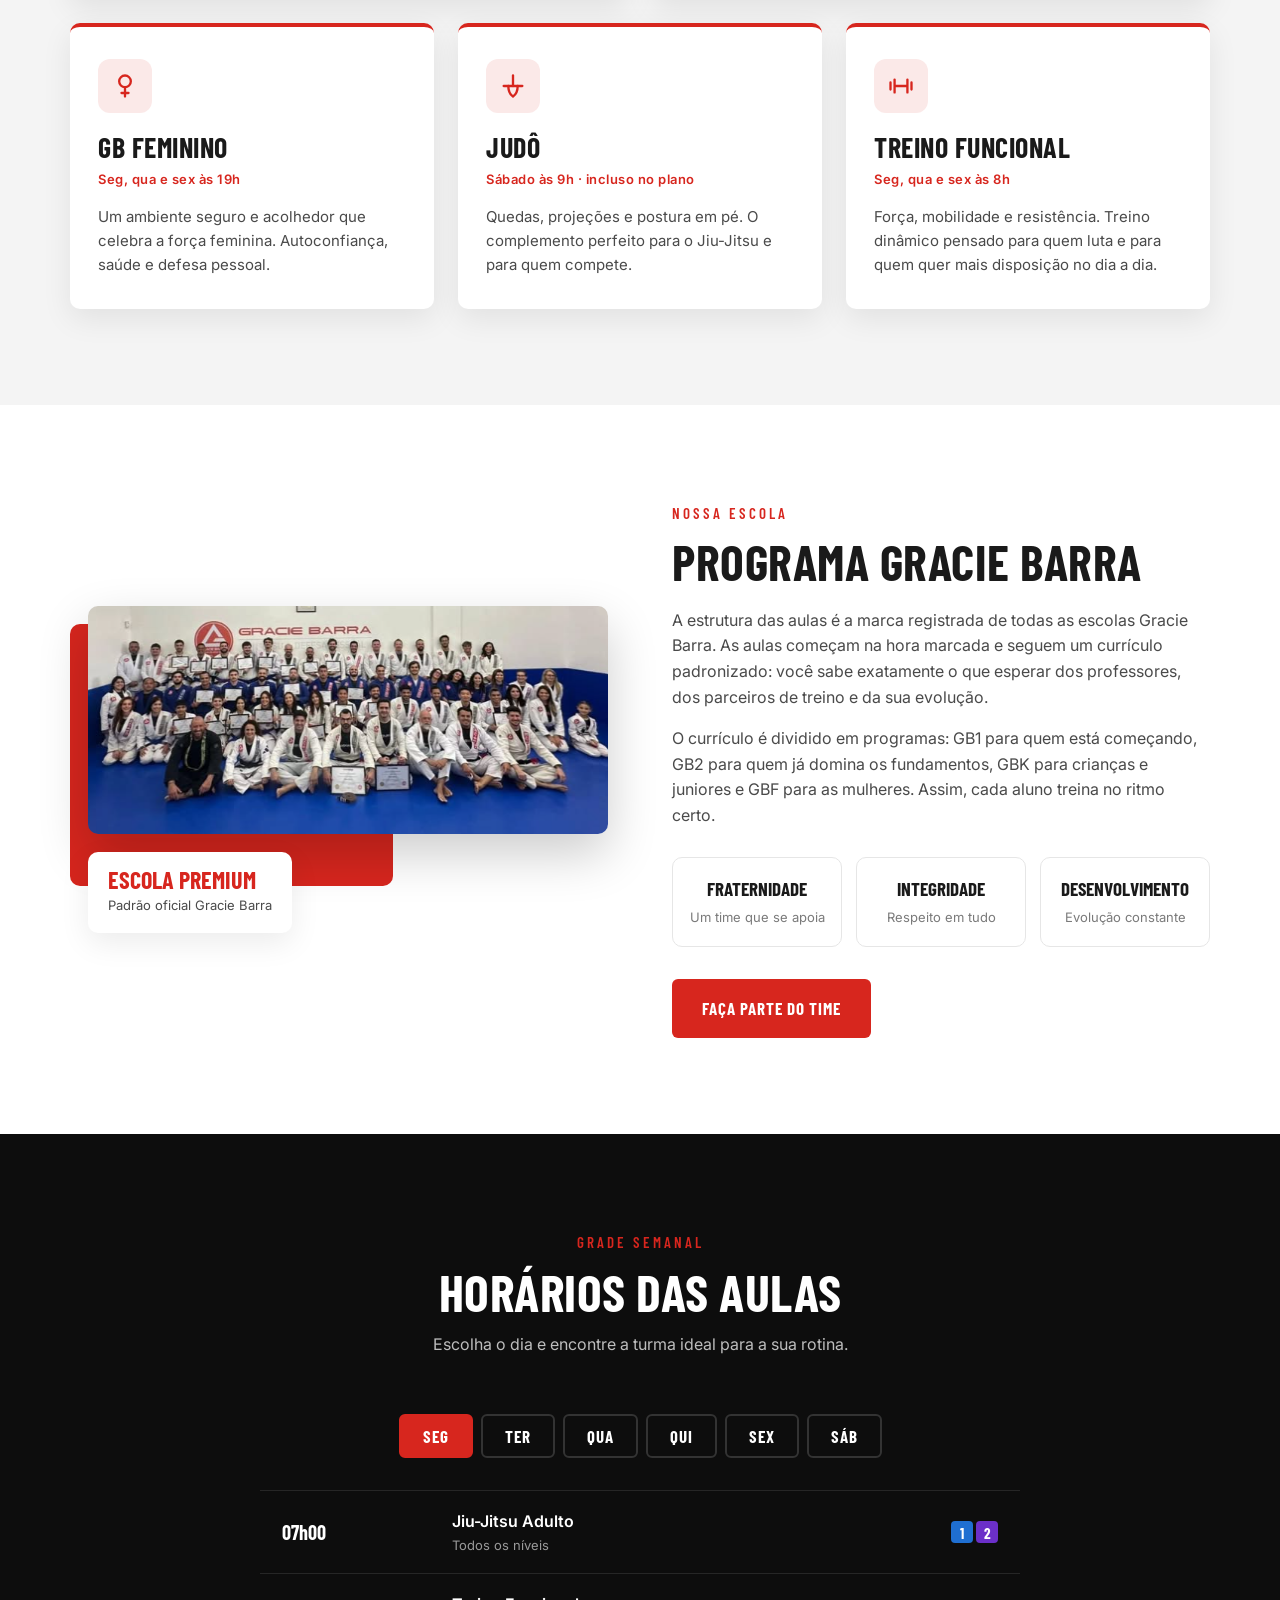
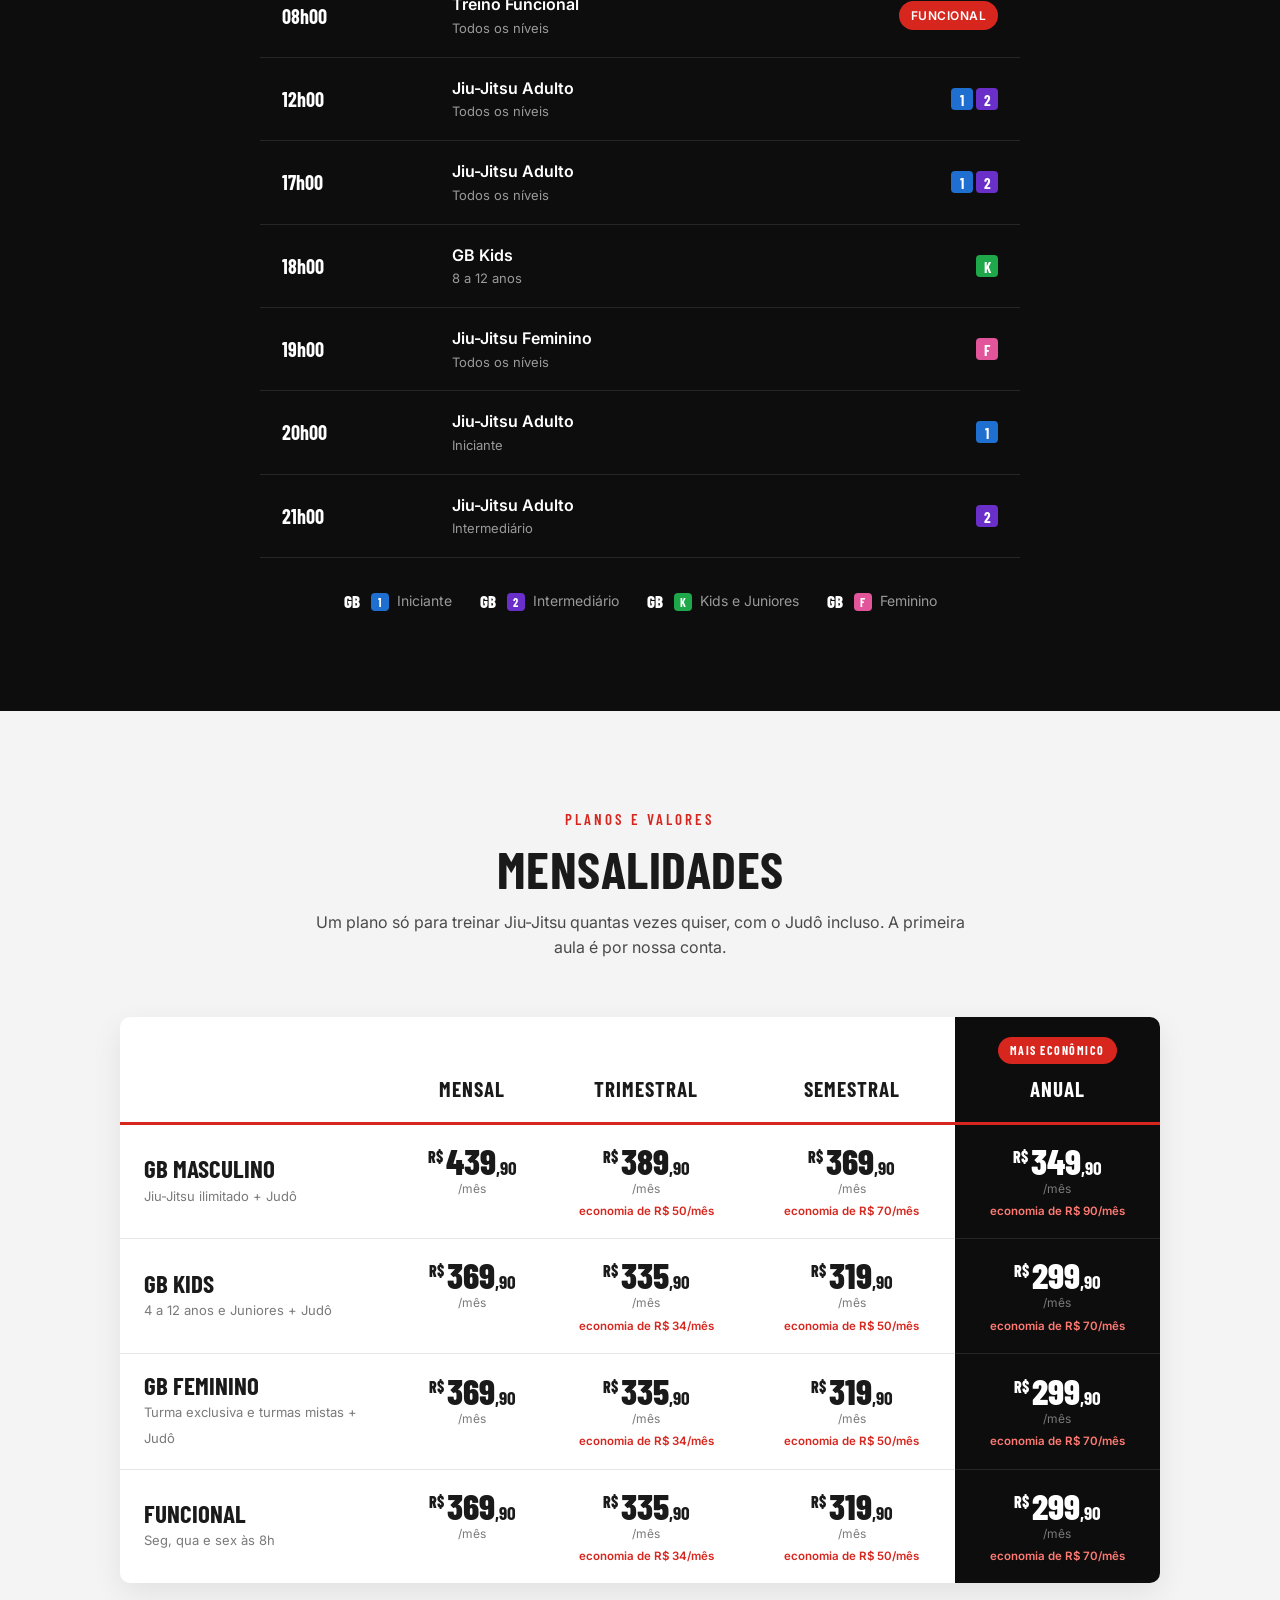
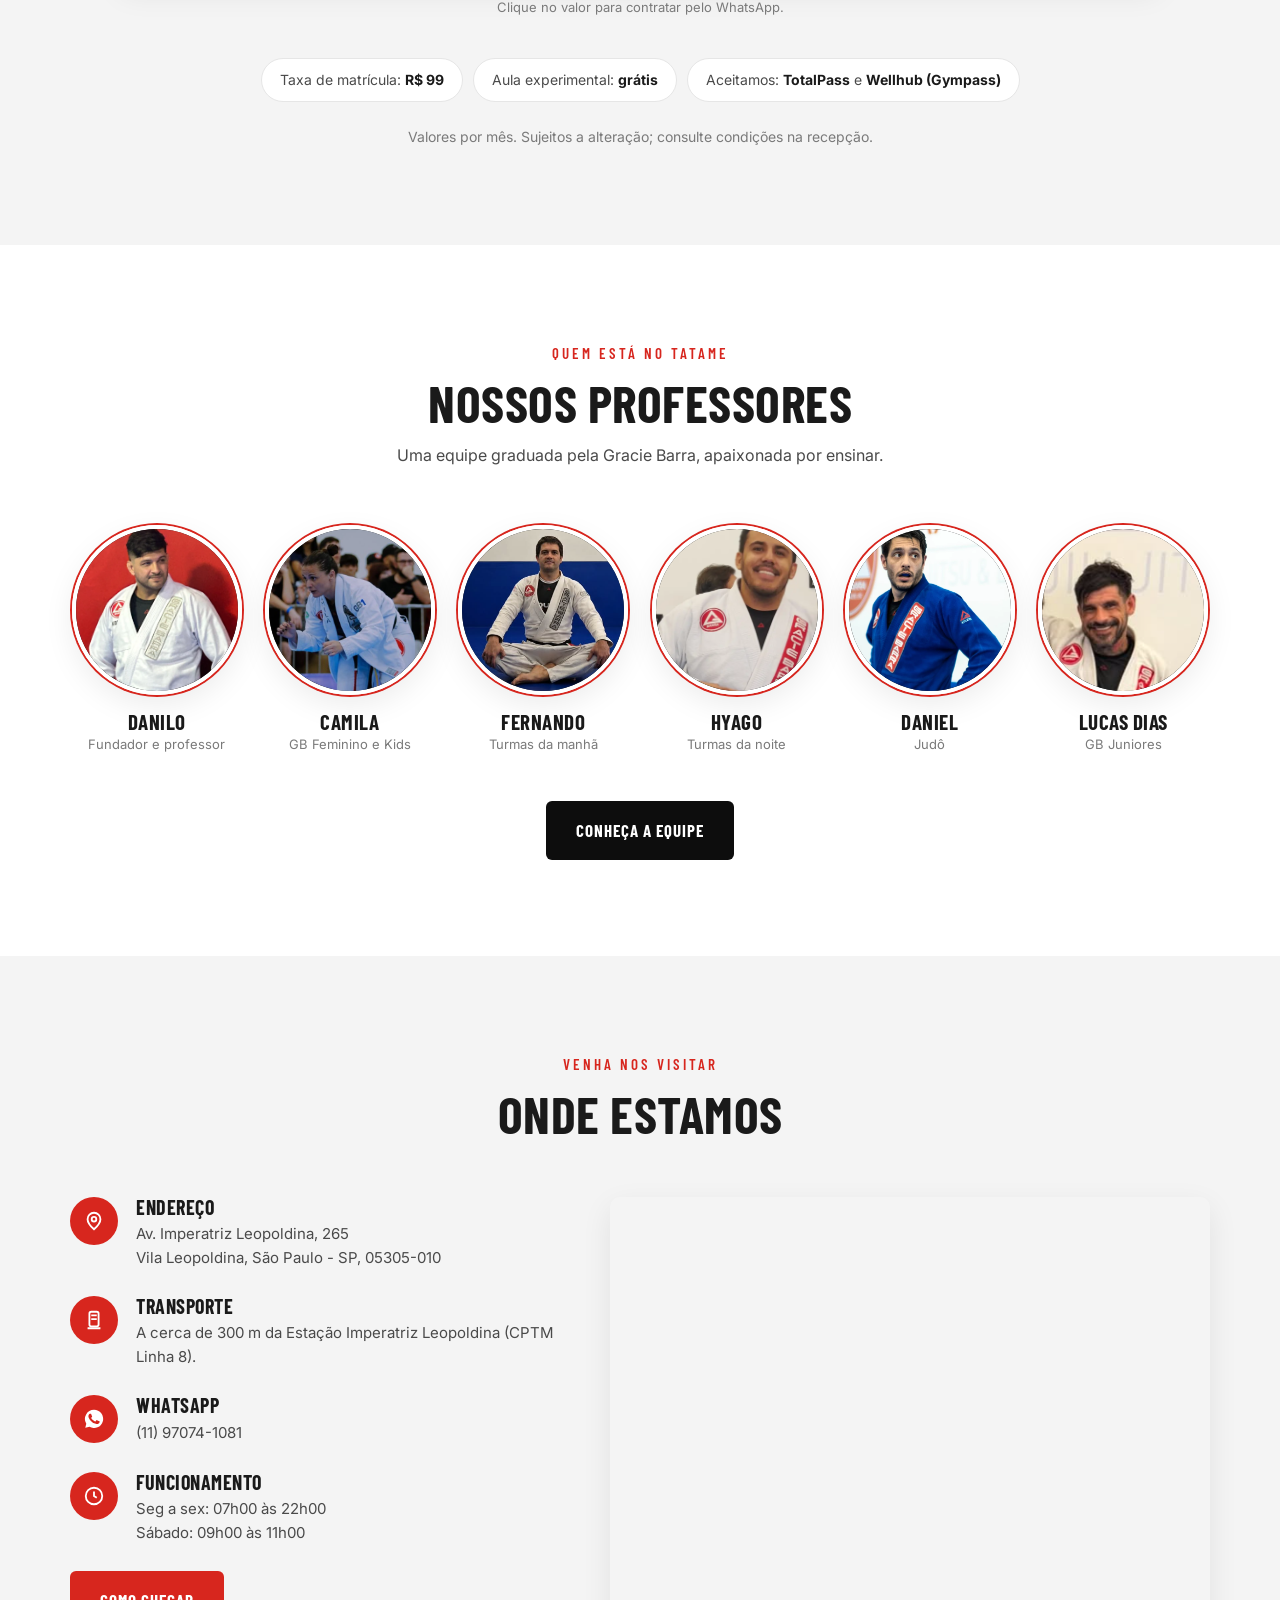
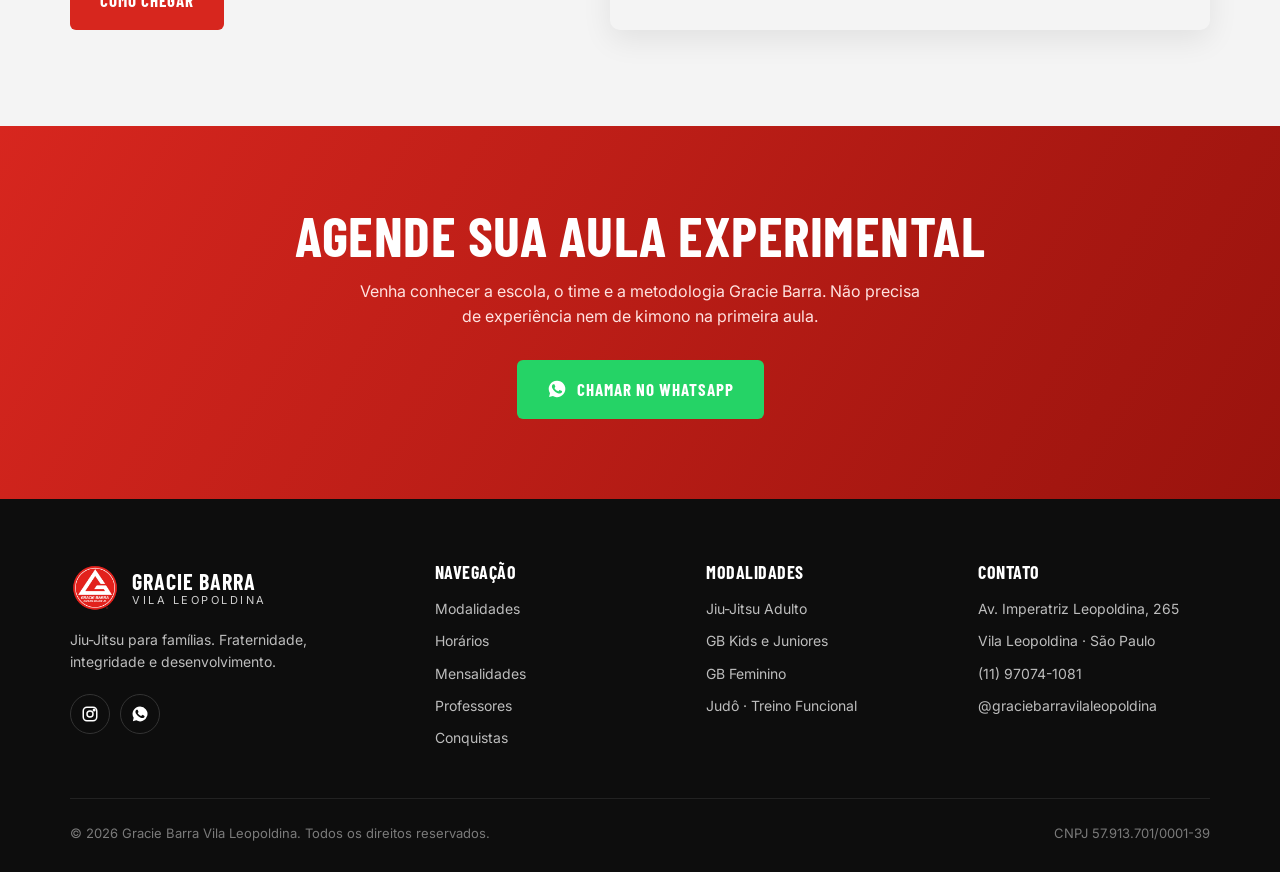
==== commit 70ca6c03: "Página de conquistas com medalhas do Smoothcomp e menu atualizado" ====
--- a/index.html
+++ b/index.html
@@ -29,7 +29,7 @@
       <nav class="nav" aria-label="Menu principal">
         <a href="#modalidades">Modalidades</a>
         <a href="#horarios">Horários</a>
-        <a href="#mensalidades">Mensalidades</a>
+        <a href="conquistas.html">Conquistas</a>
         <a href="professores.html">Professores</a>
         <a href="#localizacao">Contato</a>
         <a href="#" class="btn btn--red" data-wa="Olá! Gostaria de agendar uma aula experimental.">Agende sua aula</a>
@@ -620,6 +620,7 @@
             <li><a href="#horarios">Horários</a></li>
             <li><a href="#mensalidades">Mensalidades</a></li>
             <li><a href="professores.html">Professores</a></li>
+            <li><a href="conquistas.html">Conquistas</a></li>
           </ul>
         </div>
         <div>
--- a/css/style.css
+++ b/css/style.css
@@ -14,6 +14,9 @@
   --gray-100: #f4f4f4;
   --white: #fff;
   --whatsapp: #25d366;
+  --gold: #f2b705;
+  --silver: #a8adb3;
+  --bronze: #d9772b;
 
   --font-head: "Barlow Condensed", "Arial Narrow", sans-serif;
   --font-body: "Inter", system-ui, -apple-system, "Segoe UI", sans-serif;
@@ -770,6 +773,150 @@
 }
 .price-tbd span { font-size: 13px; color: var(--gray-500); }
 .plan--featured .price-tbd span { color: #a9a9a9; }
+
+/* ---------- Conquistas (medalhas do Smoothcomp) ---------- */
+.medals {
+  display: grid;
+  grid-template-columns: 360px 1fr;
+  gap: 32px;
+  align-items: stretch;
+}
+.medals-total {
+  display: flex;
+  flex-direction: column;
+  align-items: center;
+  justify-content: center;
+  gap: 26px;
+  padding: 40px 28px;
+  background: var(--black);
+  color: var(--white);
+  border-radius: var(--radius);
+}
+.medals-ring { position: relative; width: 220px; height: 220px; }
+.medals-ring svg { width: 100%; height: 100%; }
+.arc--gold { stroke: var(--gold); }
+.arc--silver { stroke: var(--silver); }
+.arc--bronze { stroke: var(--bronze); }
+.medals-count {
+  position: absolute;
+  inset: 0;
+  display: flex;
+  flex-direction: column;
+  align-items: center;
+  justify-content: center;
+}
+.medals-count strong {
+  font-family: var(--font-head);
+  font-weight: 800;
+  font-size: 72px;
+  line-height: .9;
+}
+.medals-count span {
+  font-size: 13px;
+  letter-spacing: 2.5px;
+  text-transform: uppercase;
+  color: #a9a9a9;
+}
+.medals-split { display: flex; justify-content: center; gap: 26px; }
+.medal-stat {
+  display: flex;
+  flex-direction: column;
+  align-items: center;
+  gap: 6px;
+  font-size: 12px;
+  letter-spacing: 1.5px;
+  text-transform: uppercase;
+  color: #a9a9a9;
+}
+
+/* Medalha desenhada (símbolo #medalha): fita vermelha + disco com o número */
+.svg-sprite { position: absolute; width: 0; height: 0; overflow: hidden; }
+.medalha {
+  --fita-1: var(--red);
+  --fita-2: #9e1a13;
+  position: relative;
+  display: inline-block;
+  flex-shrink: 0;
+  width: 36px;
+  height: 47px;
+}
+.medalha svg {
+  display: block;
+  width: 100%;
+  height: 100%;
+  filter: drop-shadow(0 2px 2px rgba(0, 0, 0, .2));
+}
+/* número centralizado no disco (o disco ocupa de 33% a 98% da altura) */
+.medalha b {
+  position: absolute;
+  inset: 40% 0 6% 0;
+  display: grid;
+  place-items: center;
+  font-family: var(--font-head);
+  font-weight: 800;
+  font-size: 16px;
+  line-height: 1;
+}
+.medalha--ouro { --aro: #c58a00; --face: #ffd23f; color: #4a3500; }
+.medalha--prata { --aro: #848c95; --face: #e4e8ec; color: #2d3338; }
+.medalha--bronze { --aro: #a0521a; --face: #eb985a; color: #45200a; }
+.medalha--lg { width: 58px; height: 75px; }
+.medalha--lg b { font-size: 25px; }
+
+.medals-events {
+  display: flex;
+  flex-direction: column;
+  padding: 30px 32px 24px;
+  border: 1px solid var(--gray-200);
+  border-radius: var(--radius);
+}
+.medals-events h3 { font-size: 24px; margin-bottom: 8px; }
+.events { list-style: none; padding: 0; margin: 0; flex: 1; }
+.event {
+  display: grid;
+  grid-template-columns: 64px 1fr auto;
+  align-items: center;
+  gap: 18px;
+  padding: 14px 0;
+  border-bottom: 1px solid var(--gray-200);
+}
+.event:last-child { border-bottom: 0; }
+.event time {
+  display: flex;
+  flex-direction: column;
+  align-items: center;
+  padding: 6px 0;
+  border-radius: 8px;
+  background: var(--gray-100);
+  font-size: 11px;
+  font-weight: 600;
+  text-transform: uppercase;
+  color: var(--gray-500);
+  line-height: 1.2;
+}
+.event time b {
+  font-family: var(--font-head);
+  font-size: 24px;
+  color: var(--ink);
+  line-height: 1;
+}
+.event-info strong { display: block; font-weight: 600; line-height: 1.3; }
+.event-info span { font-size: 13px; color: var(--gray-500); }
+.event-medals { display: flex; gap: 8px; }
+.medals-foot {
+  display: flex;
+  justify-content: space-between;
+  align-items: center;
+  flex-wrap: wrap;
+  gap: 8px 16px;
+  margin-top: 14px;
+  padding-top: 16px;
+  border-top: 1px solid var(--gray-200);
+  font-size: 13px;
+}
+.medals-updated { color: var(--gray-500); }
+.medals-link { font-weight: 600; color: var(--red); }
+.medals-link:hover { text-decoration: underline; }
 
 /* ---------- Teaser professores (home) ---------- */
 .team-teaser {
@@ -1173,6 +1320,7 @@
   .highlight:nth-child(-n + 2) { border-bottom: 1px solid rgba(255, 255, 255, .2); }
 
   .split { grid-template-columns: 1fr; }
+  .medals { grid-template-columns: 1fr; }
   .price-table-wrap { display: none; }
   .plans-mobile { display: block; }
   .split-media { aspect-ratio: 16 / 11; }
@@ -1192,6 +1340,13 @@
   .gb b { font-size: 19px; }
   .gb i { width: 19px; height: 19px; font-size: 13px; }
   .teacher-titles { grid-template-columns: 1fr; }
+  .medals-events { padding: 24px 18px 20px; }
+  .event { grid-template-columns: 54px 1fr; gap: 6px 14px; }
+  .event time { grid-row: span 2; }
+  .event-medals { grid-column: 2; }
+  .medalha--lg { width: 50px; height: 65px; }
+  .medalha--lg b { font-size: 22px; }
+  .medals-split { gap: 18px; }
   .team-teaser { grid-template-columns: repeat(2, 1fr); }
   .plans--4 { grid-template-columns: 1fr; max-width: 480px; }
   .values { grid-template-columns: 1fr; }
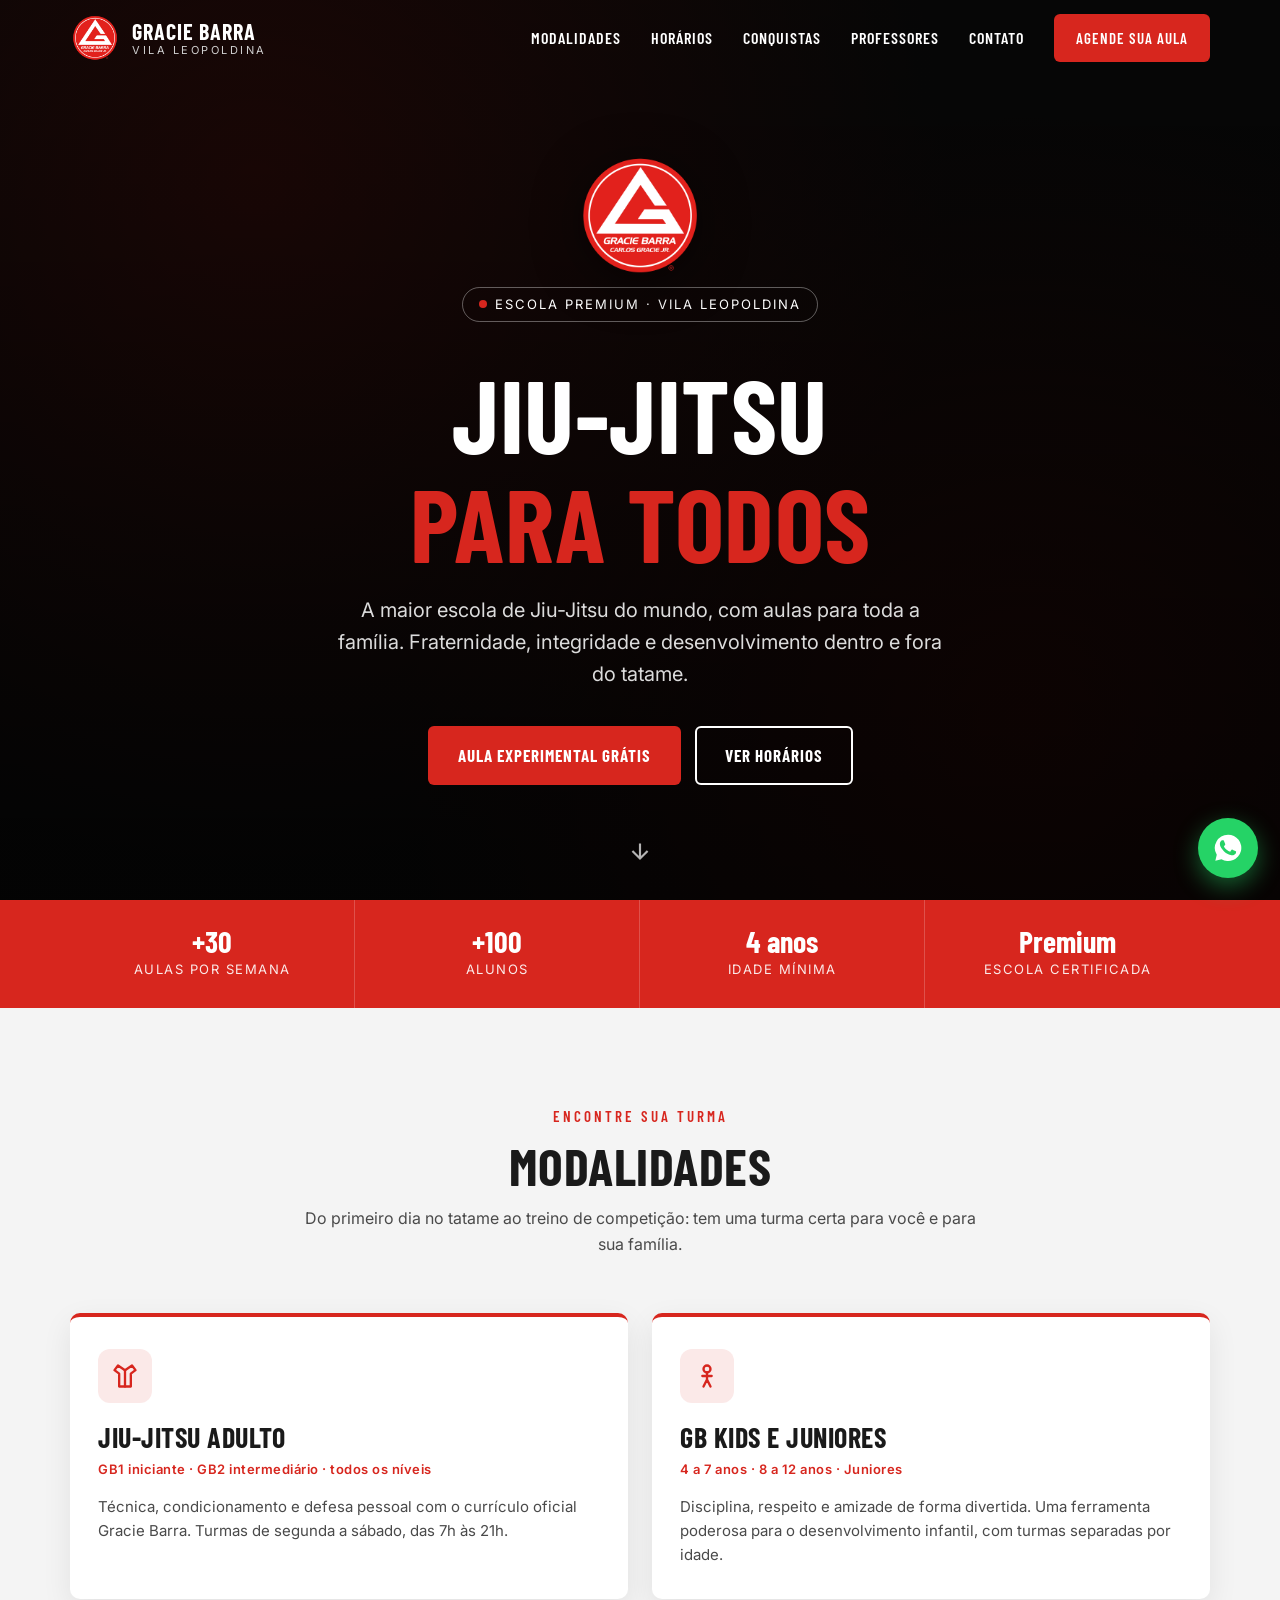
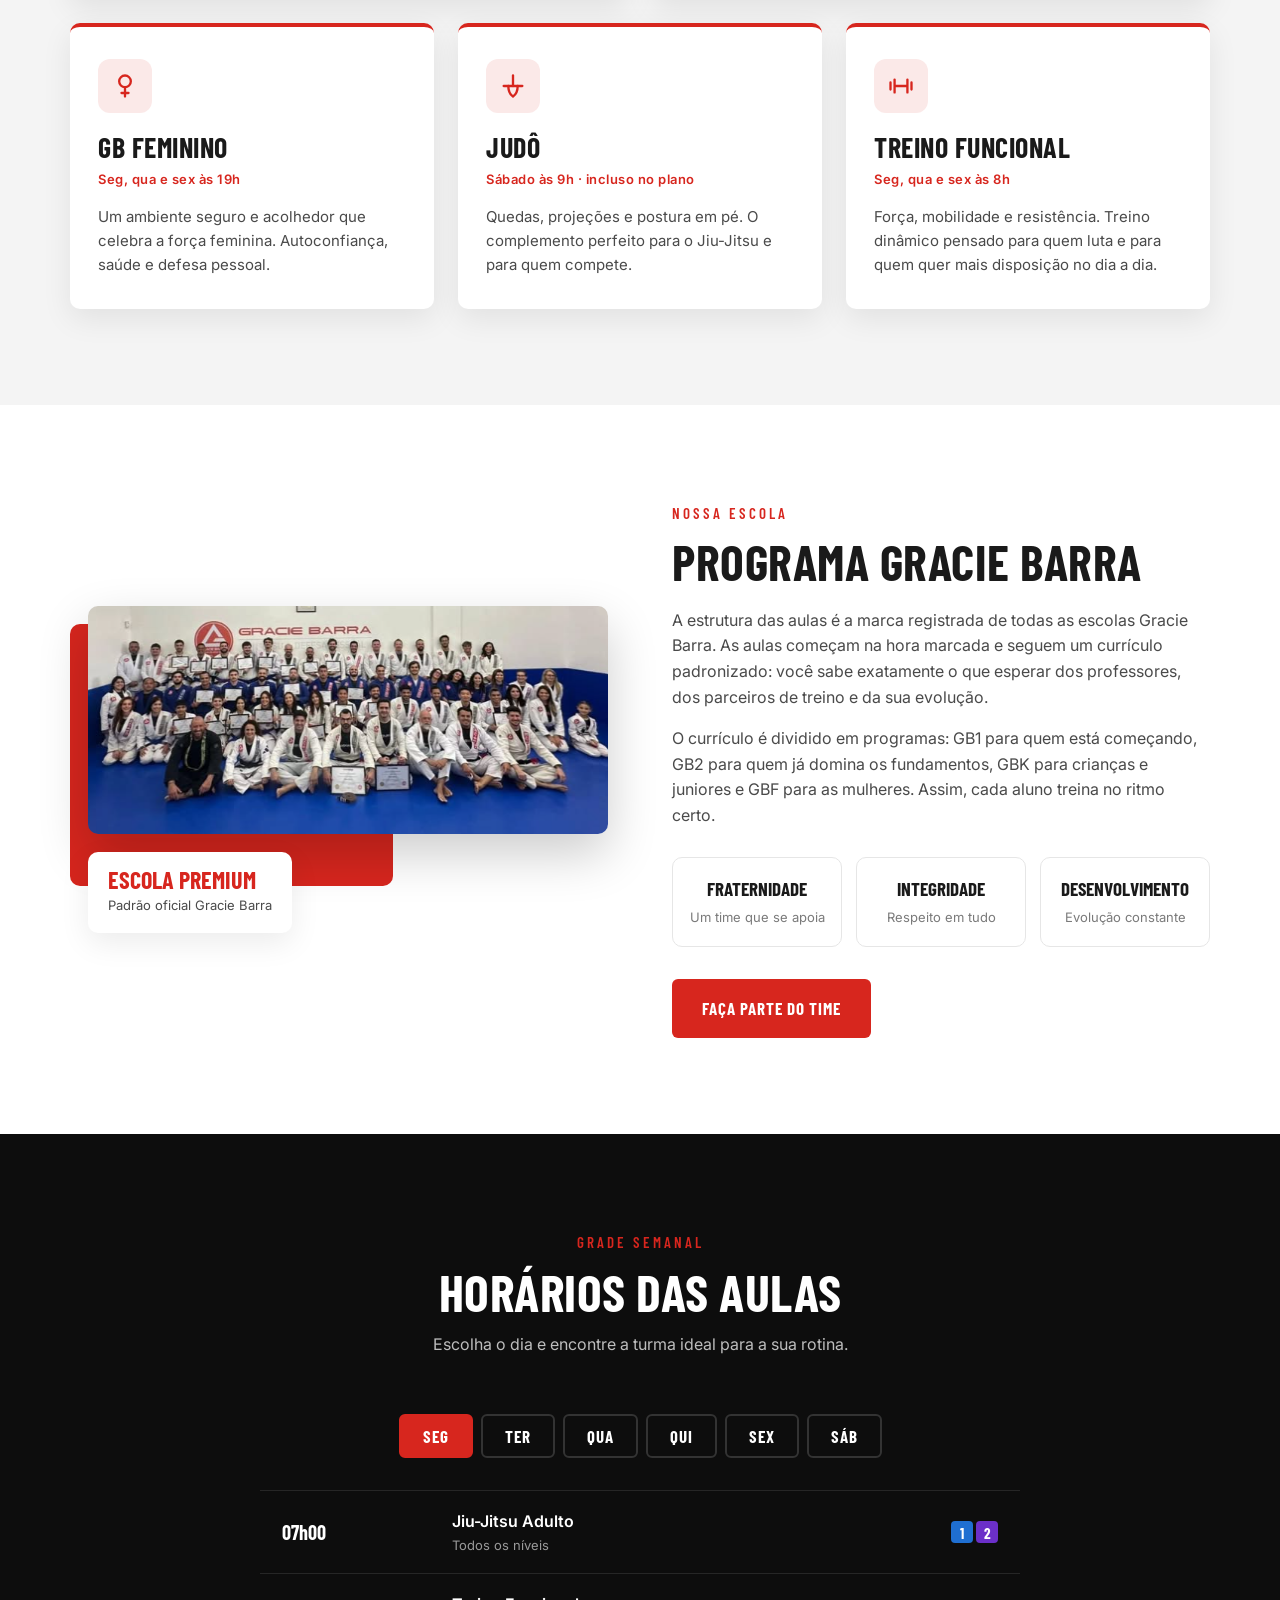
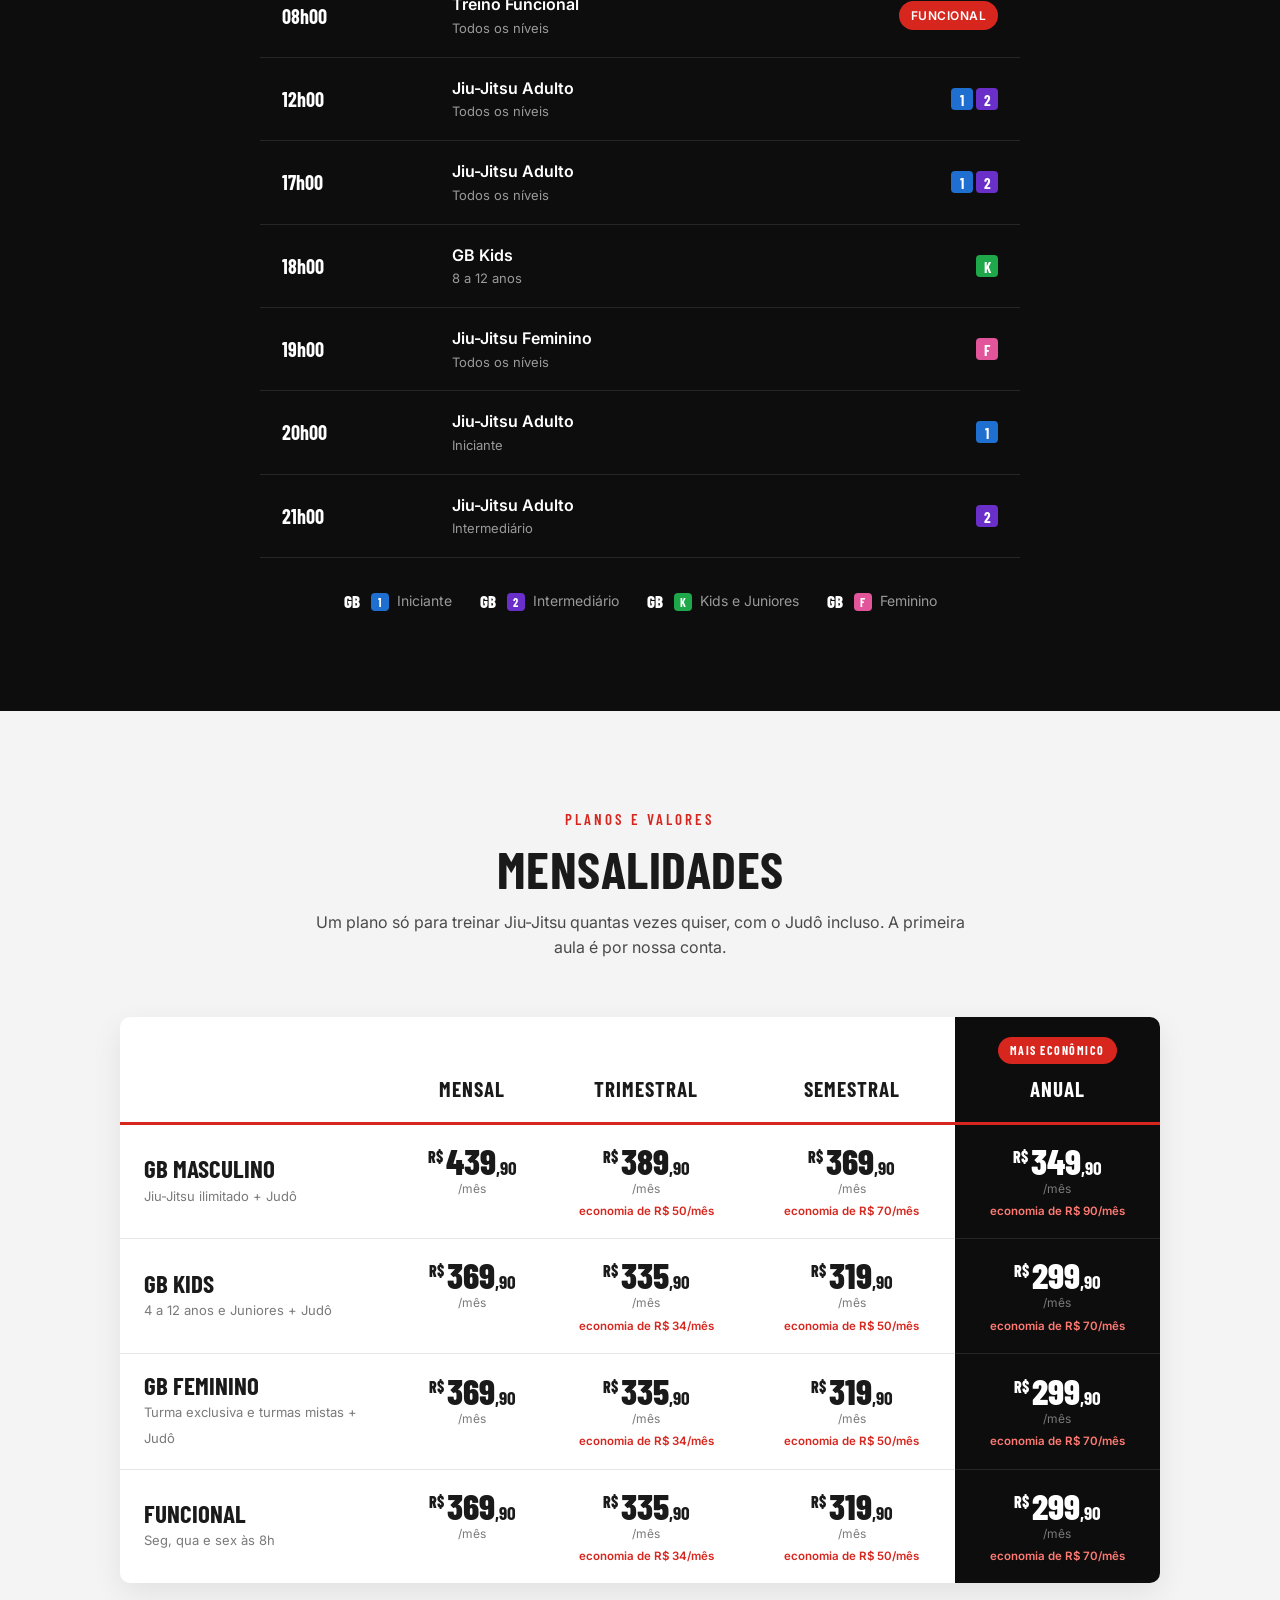
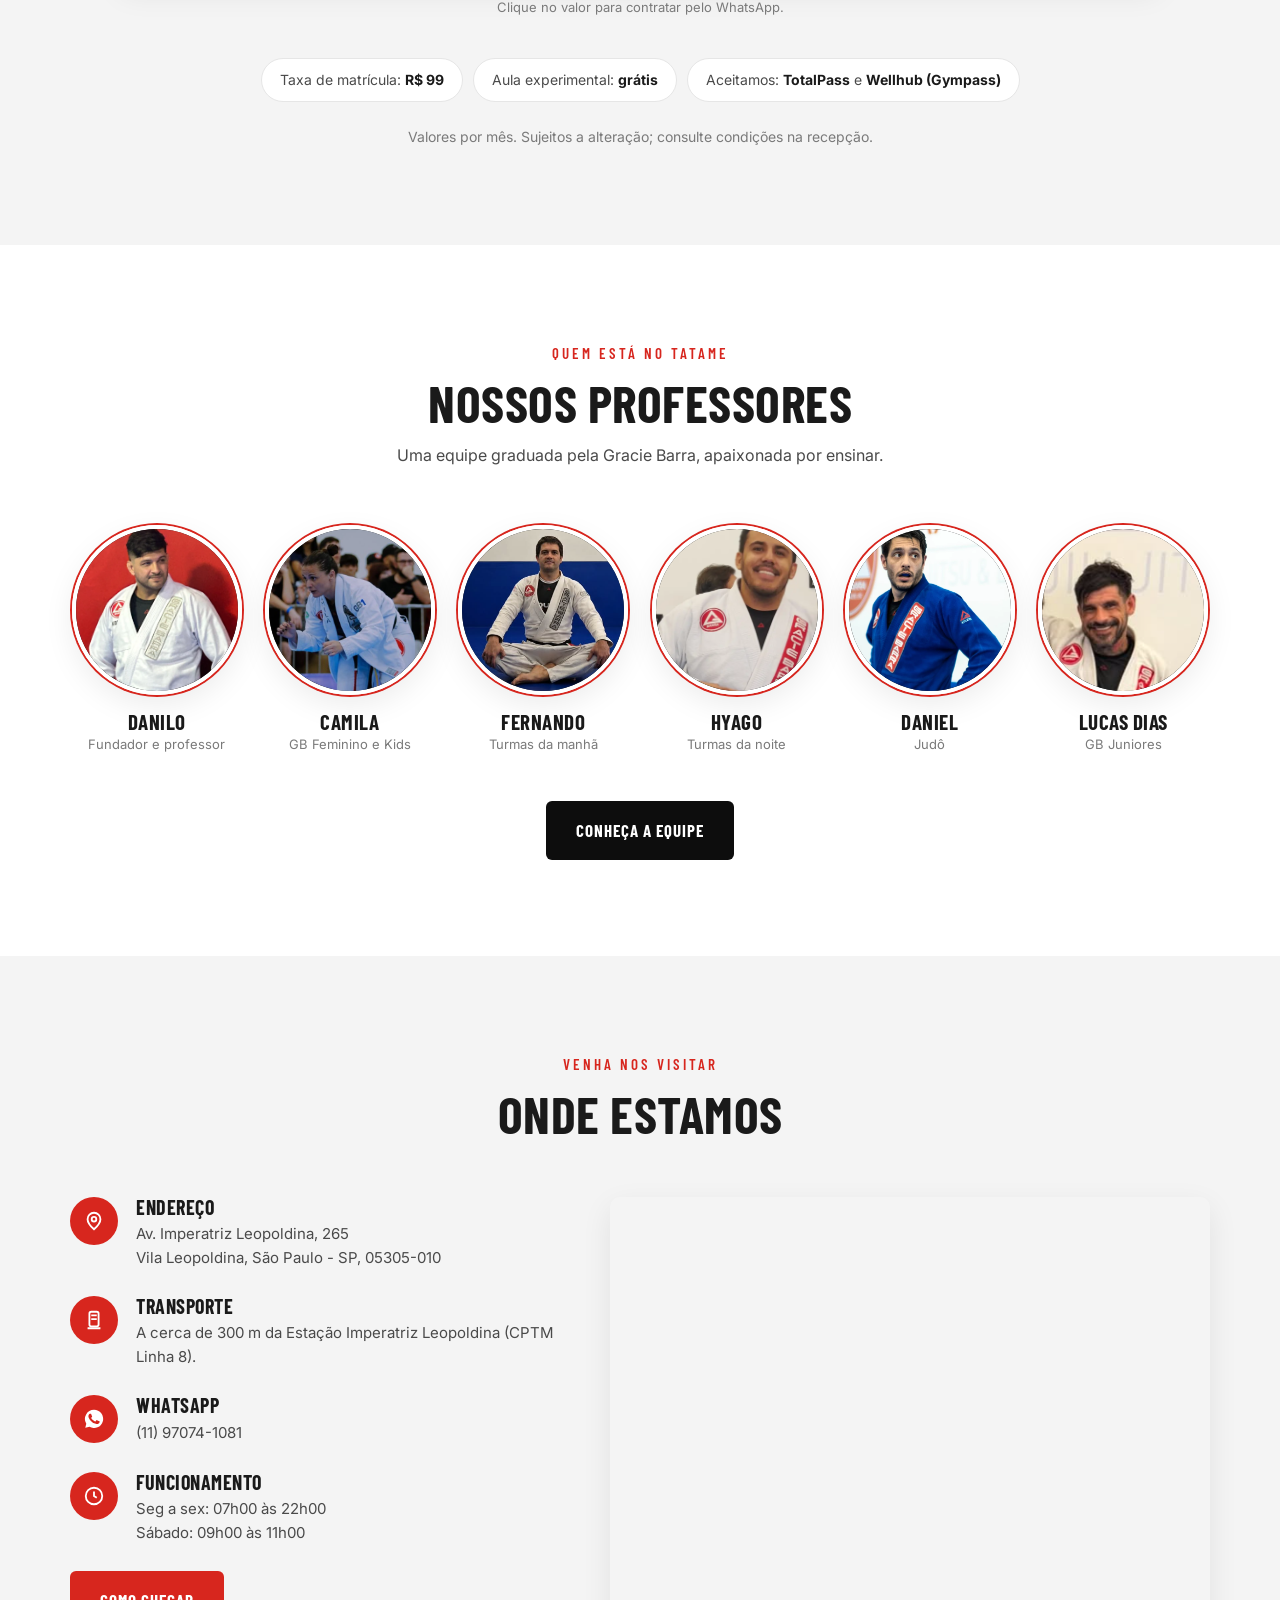
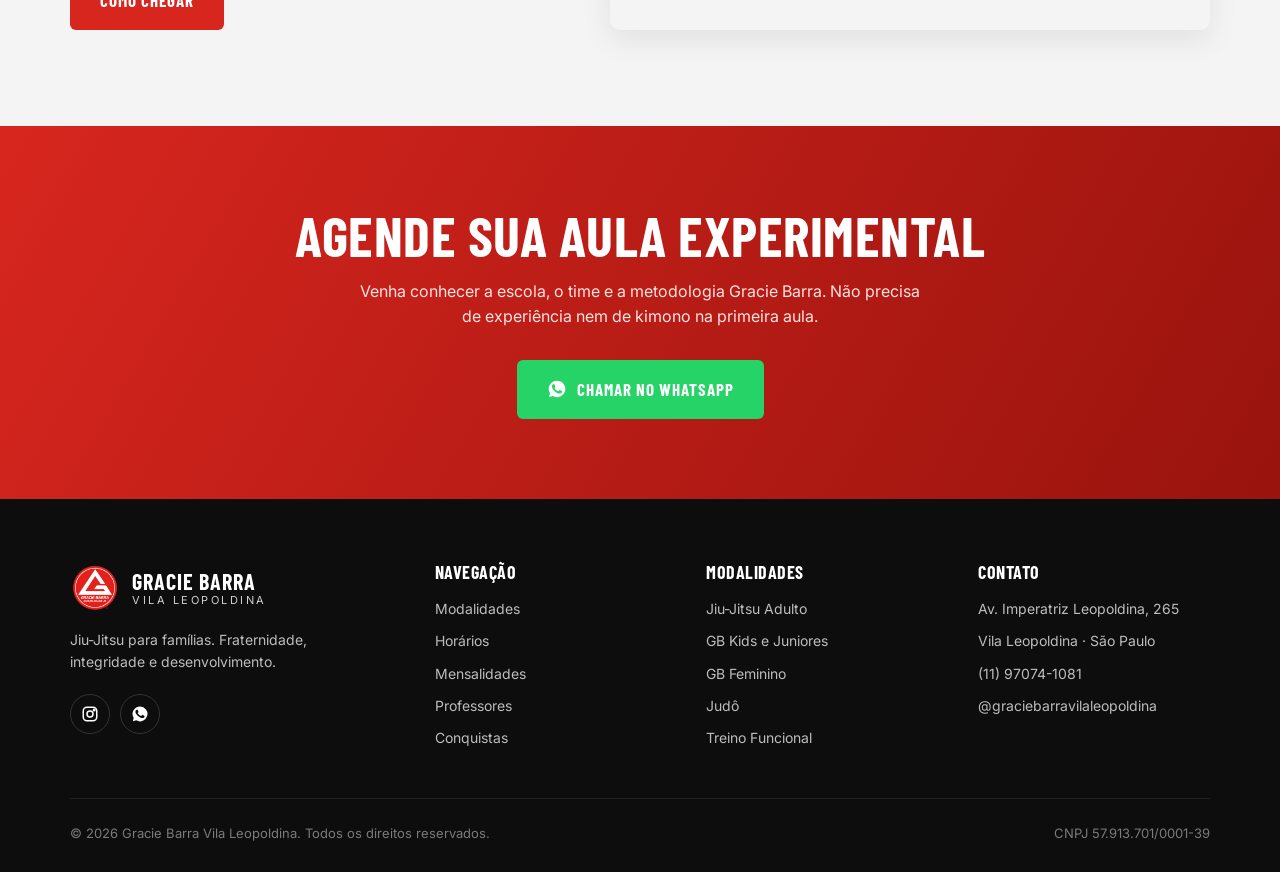
==== commit 546befdf: "rename classroom for teacher and chance the footer" ====
--- a/index.html
+++ b/index.html
@@ -629,7 +629,8 @@
             <li>Jiu-Jitsu Adulto</li>
             <li>GB Kids e Juniores</li>
             <li>GB Feminino</li>
-            <li>Judô · Treino Funcional</li>
+            <li>Judô</li>
+            <li>Treino Funcional</li>
           </ul>
         </div>
         <div>
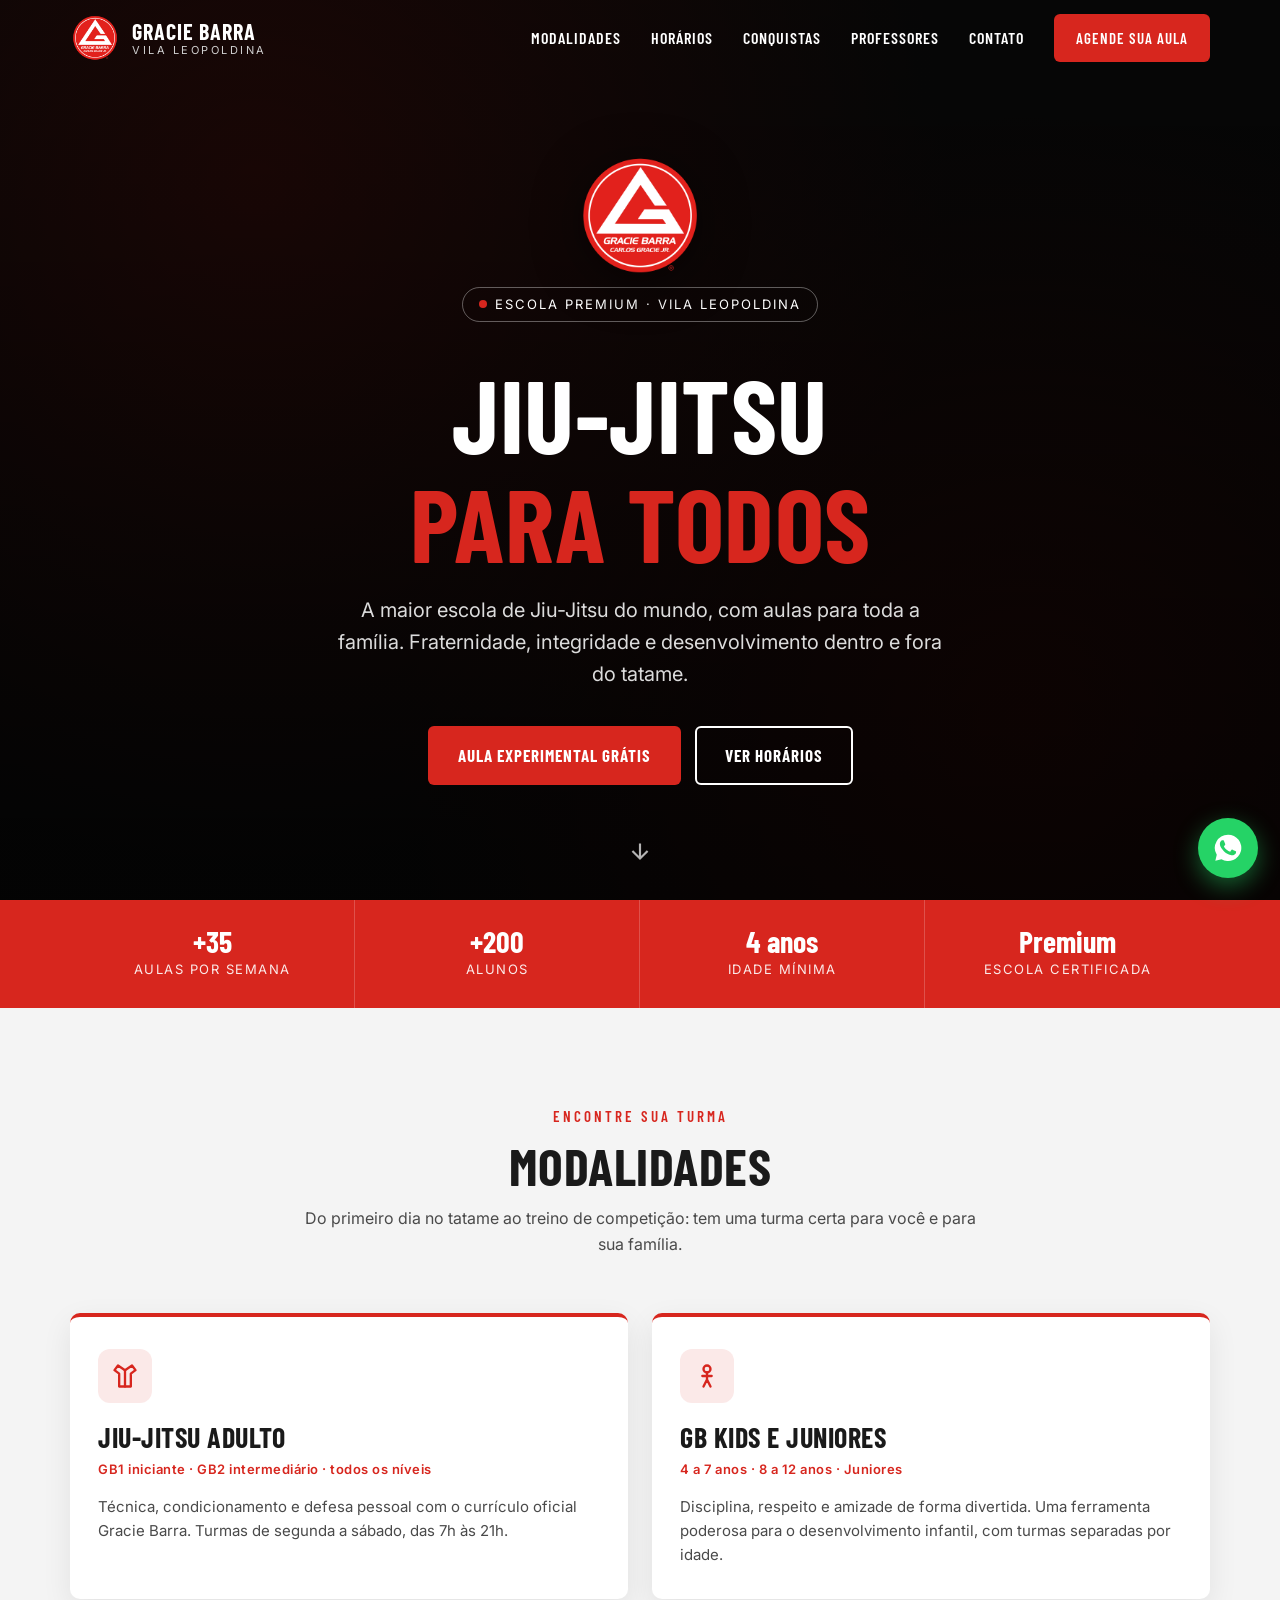
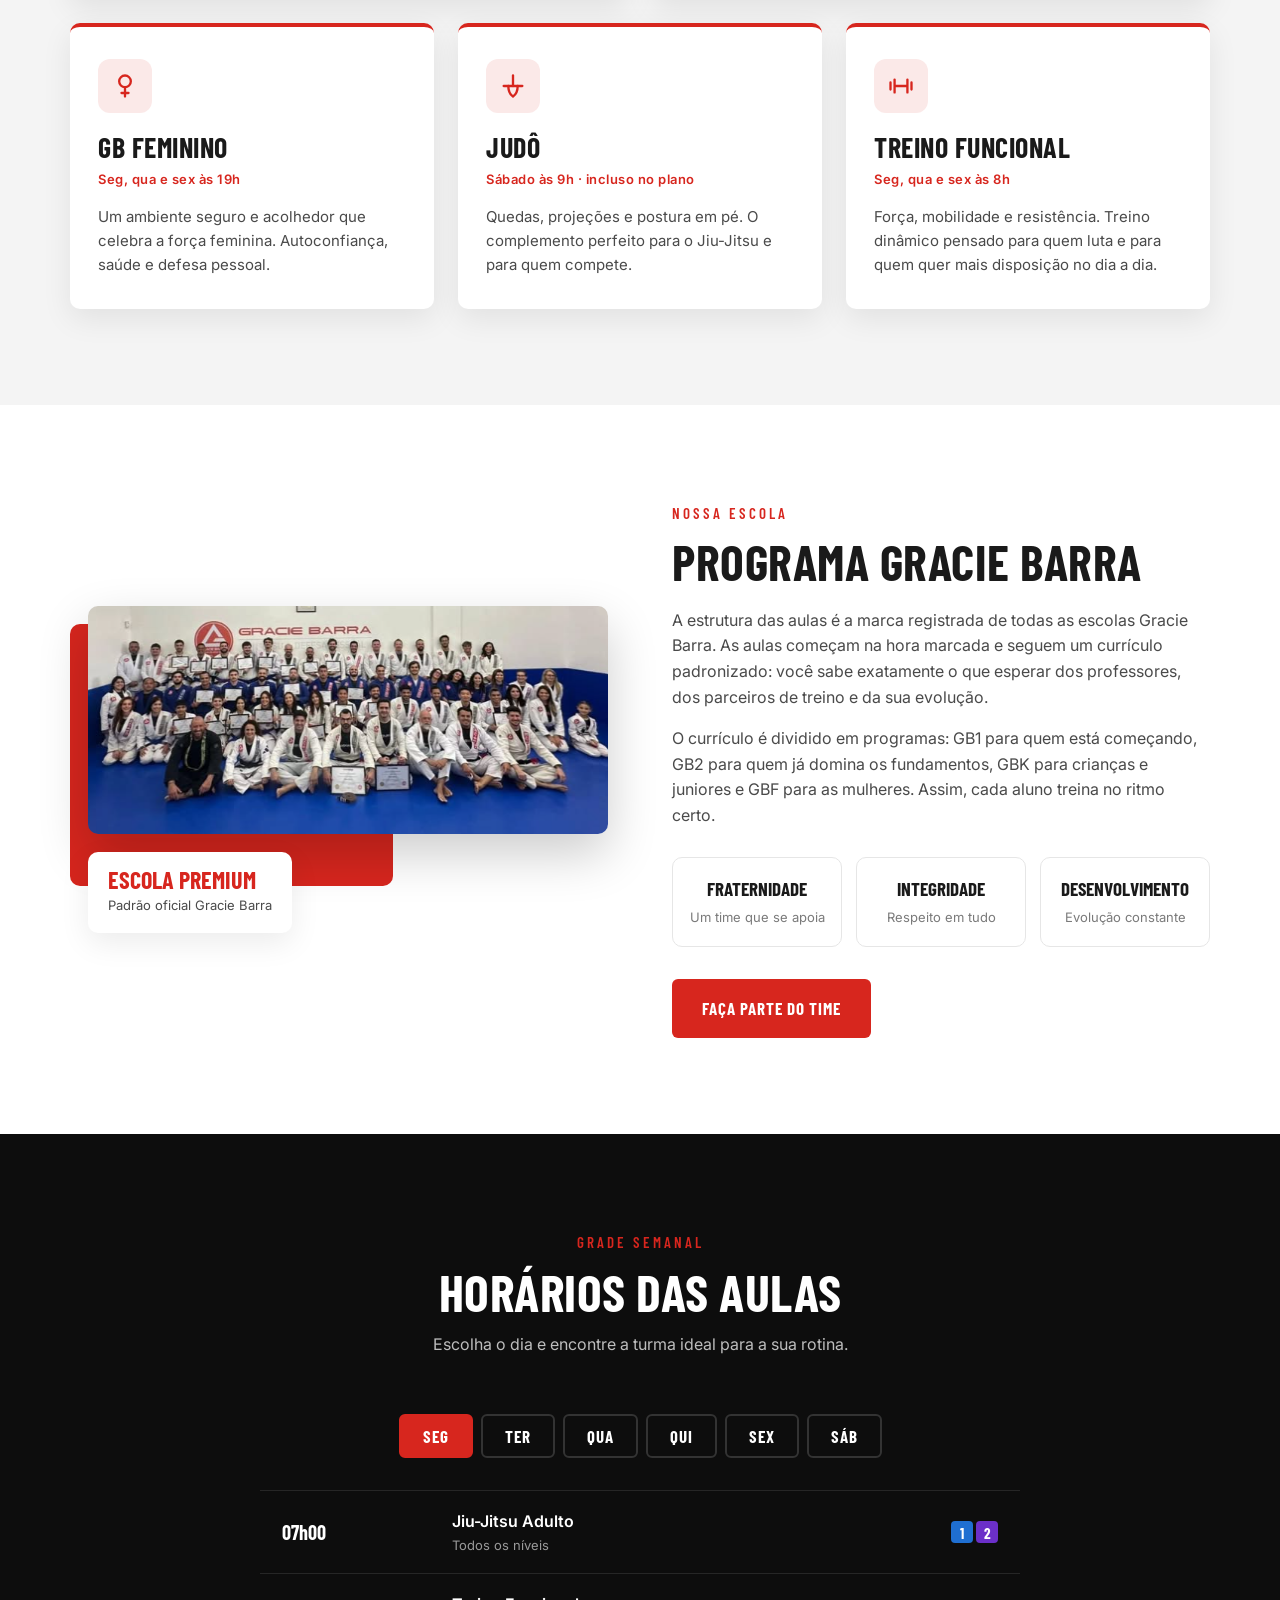
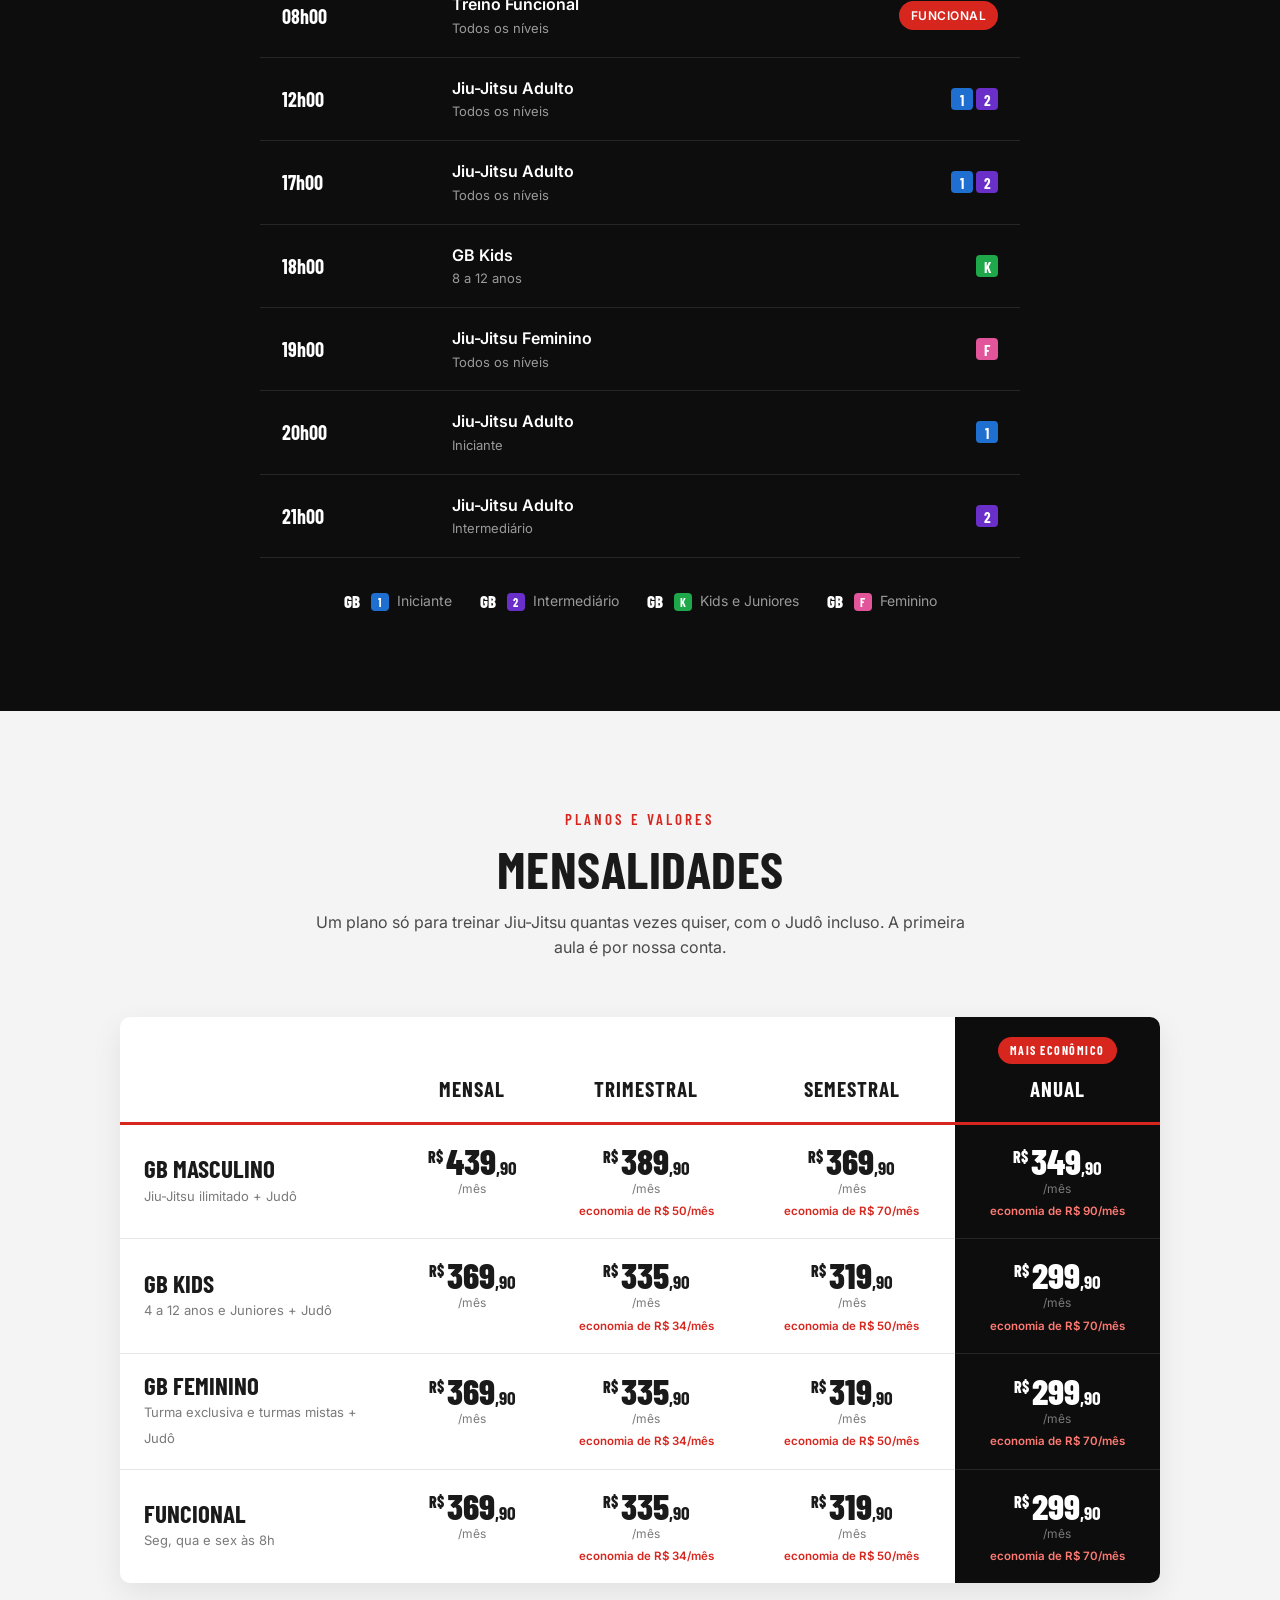
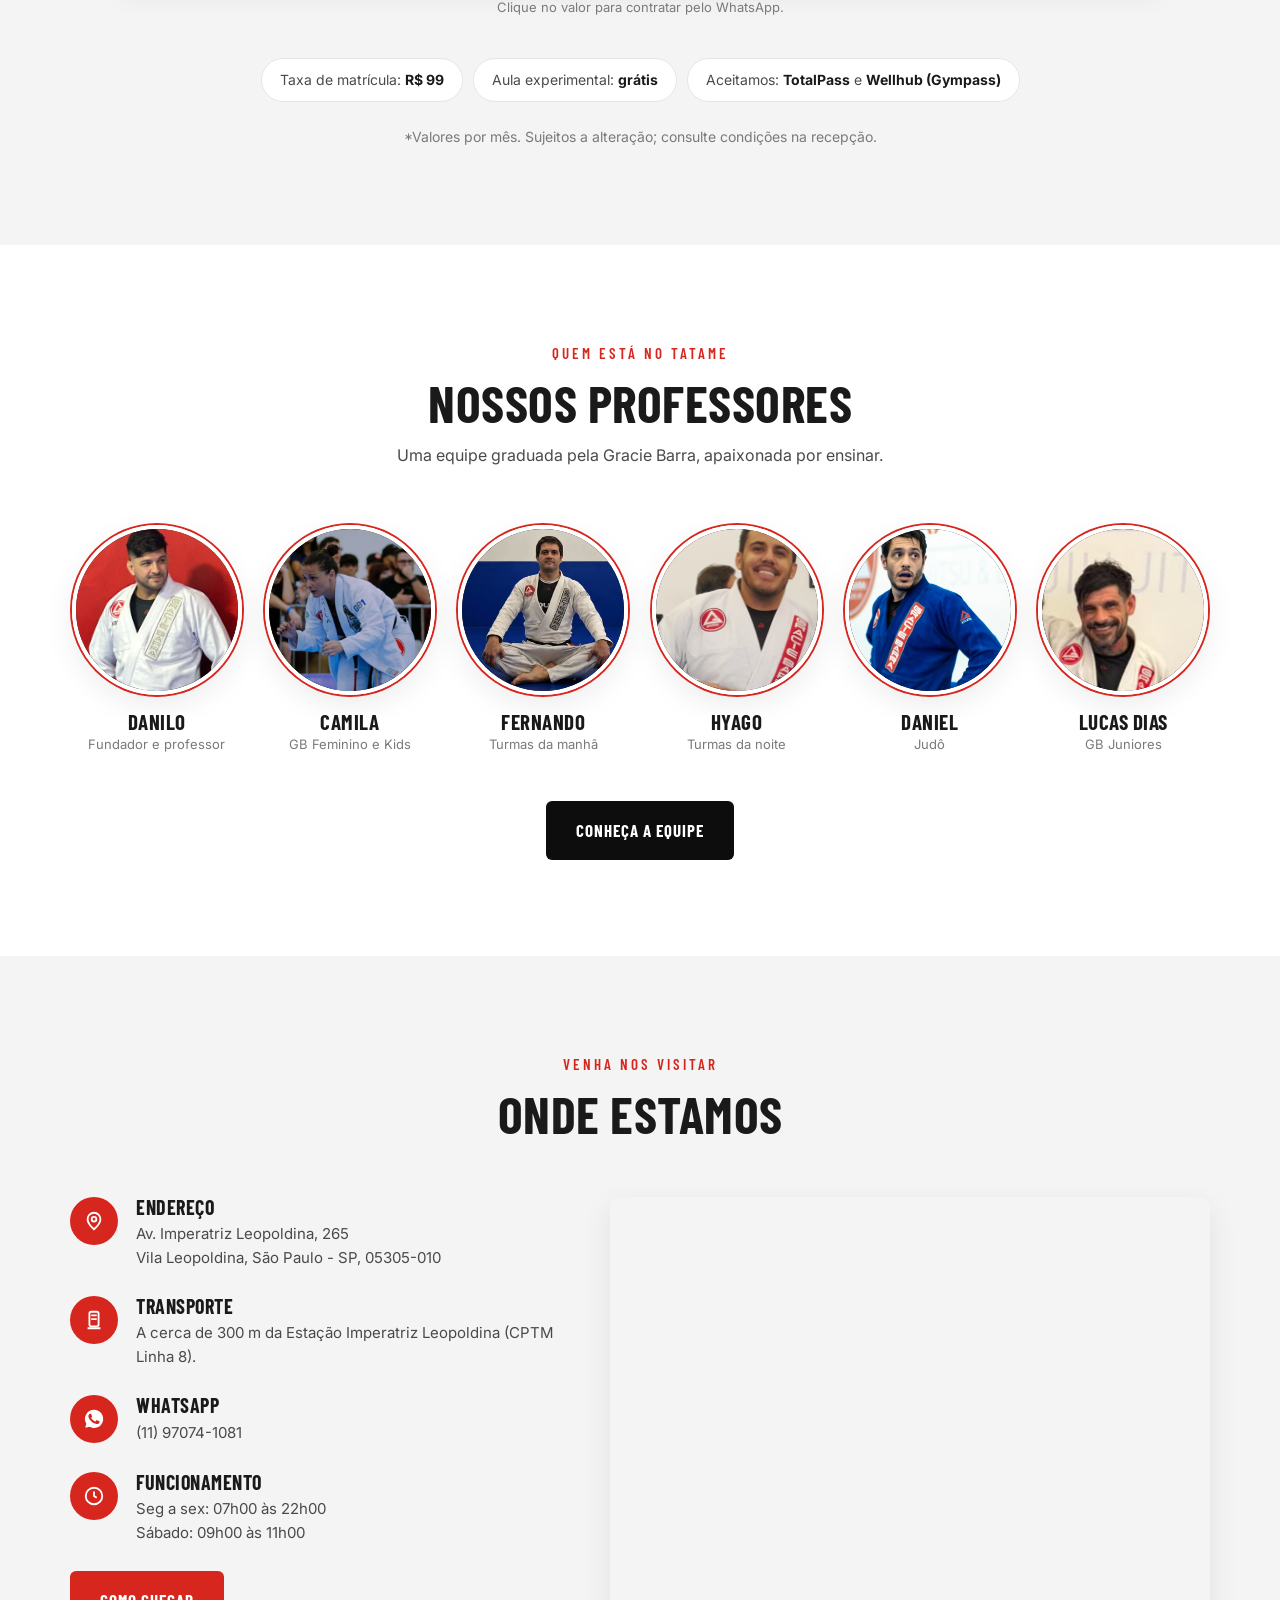
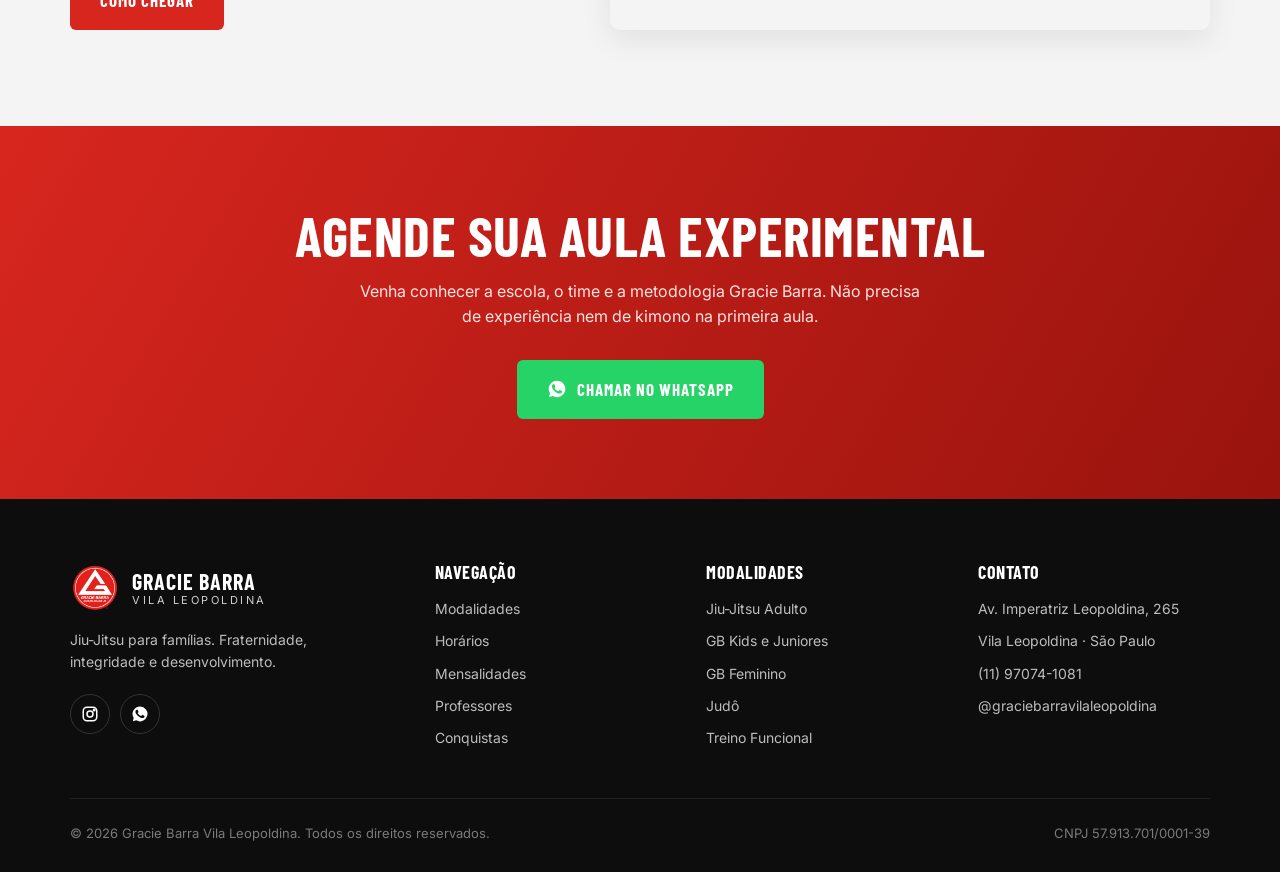
==== commit f669a55c: "fix some texts for teacher" ====
--- a/index.html
+++ b/index.html
@@ -60,8 +60,8 @@
     <!-- ================= DESTAQUES ================= -->
     <section class="highlights" id="destaques" aria-label="Destaques">
       <div class="container">
-        <div class="highlight"><strong>+30</strong><span>Aulas por semana</span></div>
-        <div class="highlight"><strong>+100</strong><span>Alunos</span></div>
+        <div class="highlight"><strong>+35</strong><span>Aulas por semana</span></div>
+        <div class="highlight"><strong>+200</strong><span>Alunos</span></div>
         <div class="highlight"><strong>4 anos</strong><span>Idade mínima</span></div>
         <div class="highlight"><strong>Premium</strong><span>Escola certificada</span></div>
       </div>
@@ -480,7 +480,7 @@
           <span>Aula experimental: <strong>grátis</strong></span>
           <span>Aceitamos: <strong>TotalPass</strong> e <strong>Wellhub (Gympass)</strong></span>
         </div>
-        <p class="plans-note">Valores por mês. Sujeitos a alteração; consulte condições na recepção.</p>
+        <p class="plans-note">*Valores por mês. Sujeitos a alteração; consulte condições na recepção.</p>
       </div>
     </section>
 
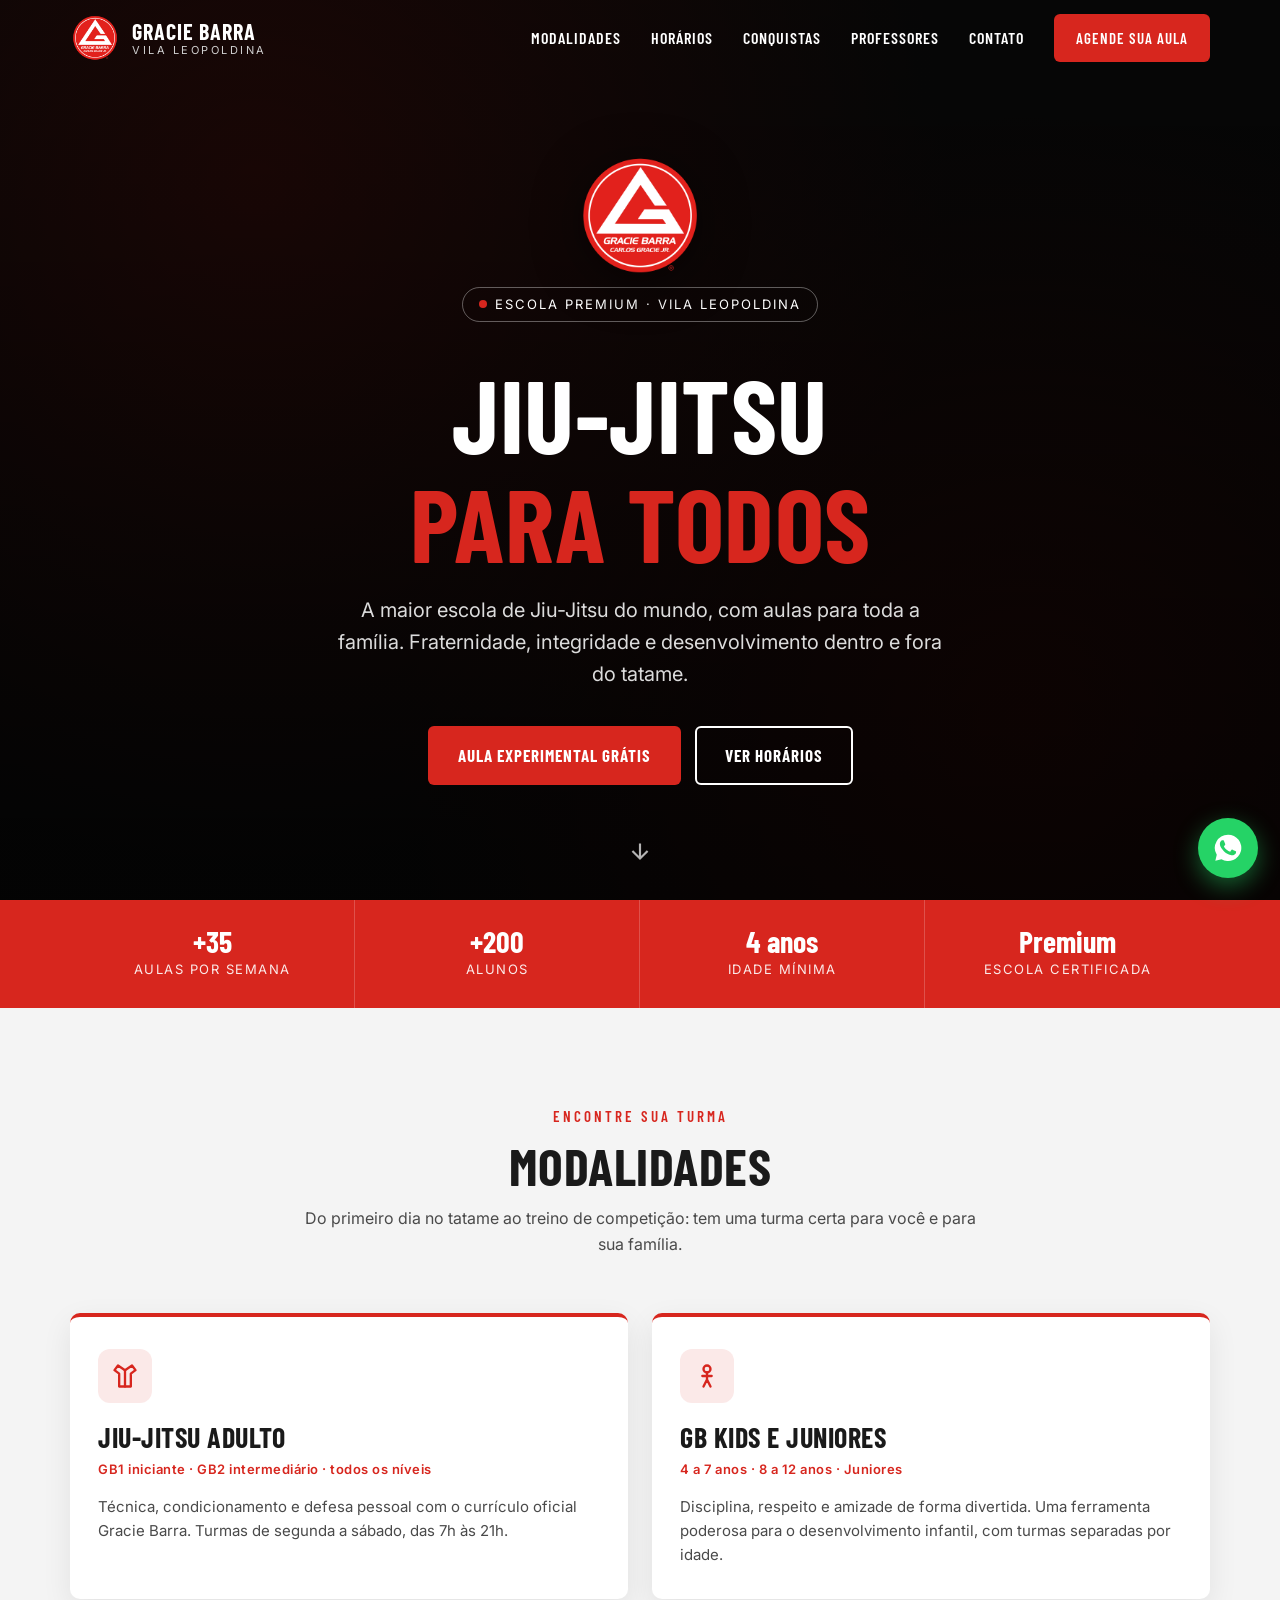
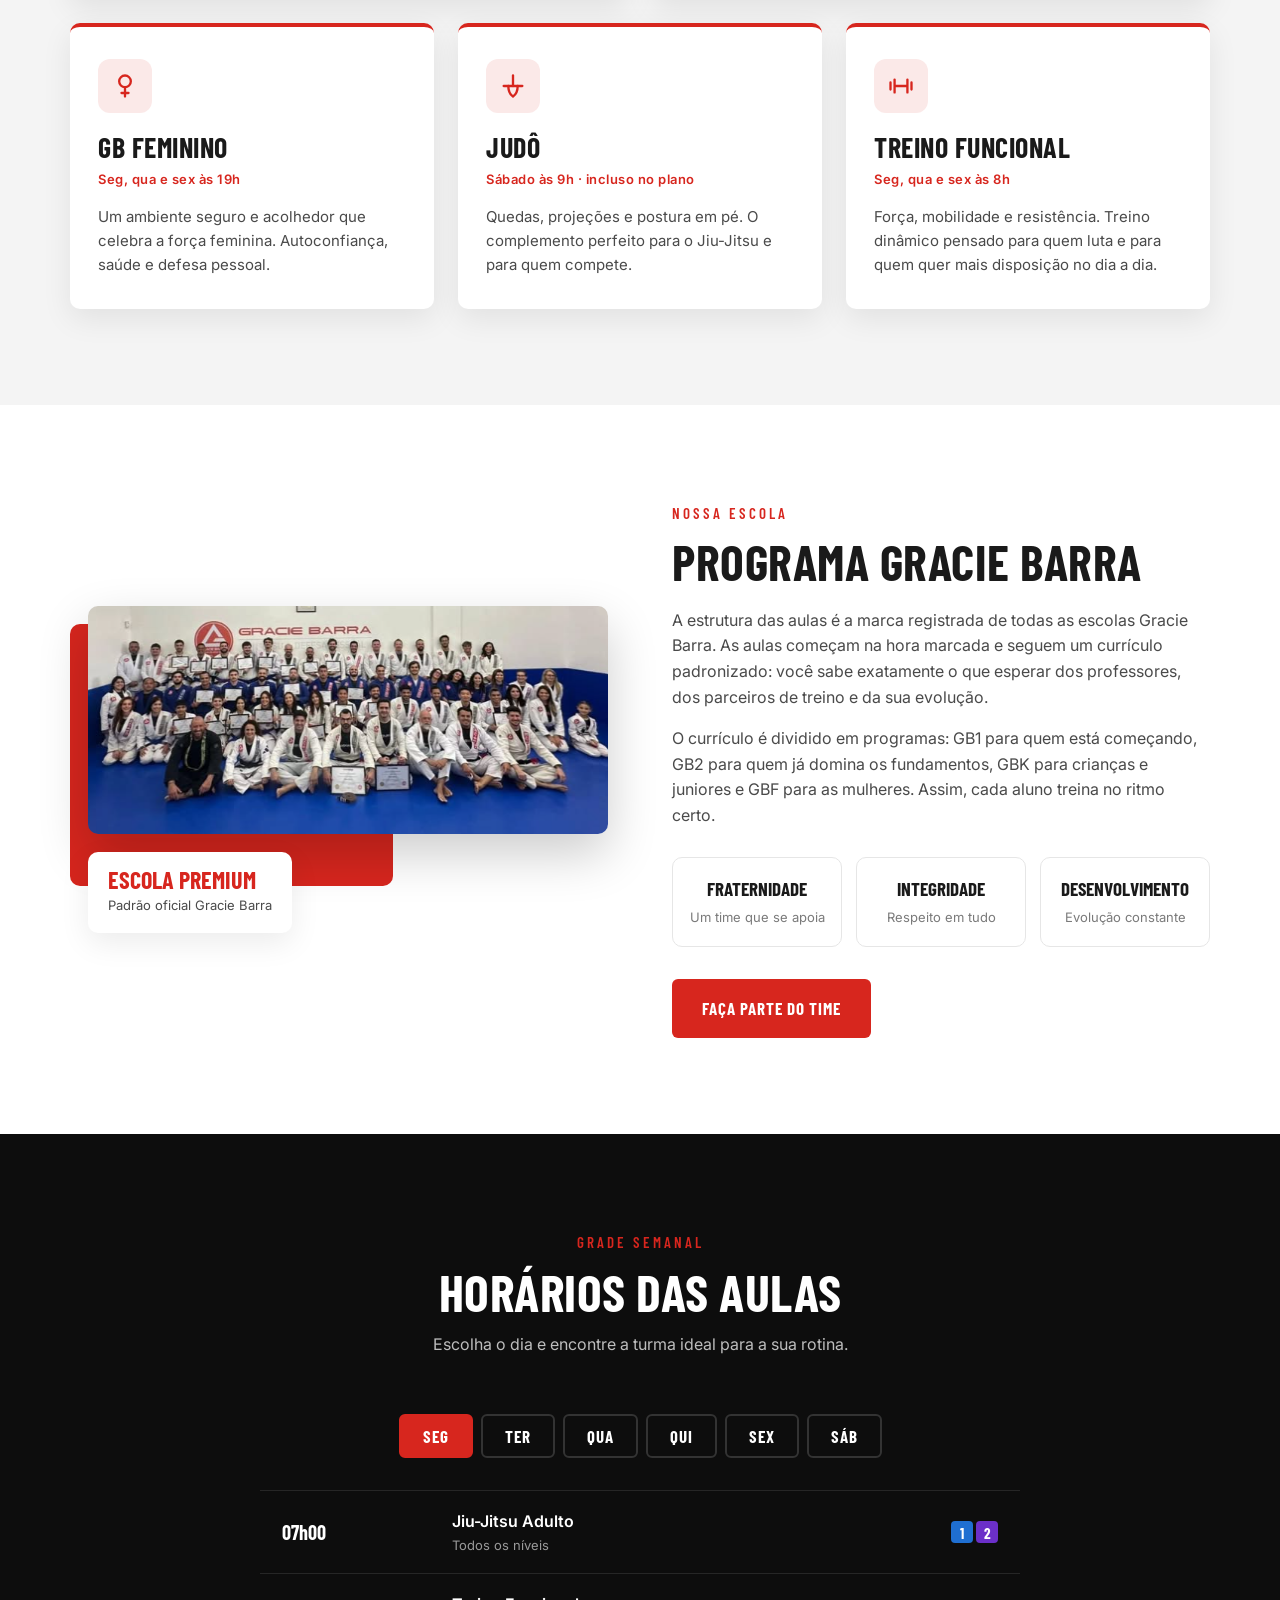
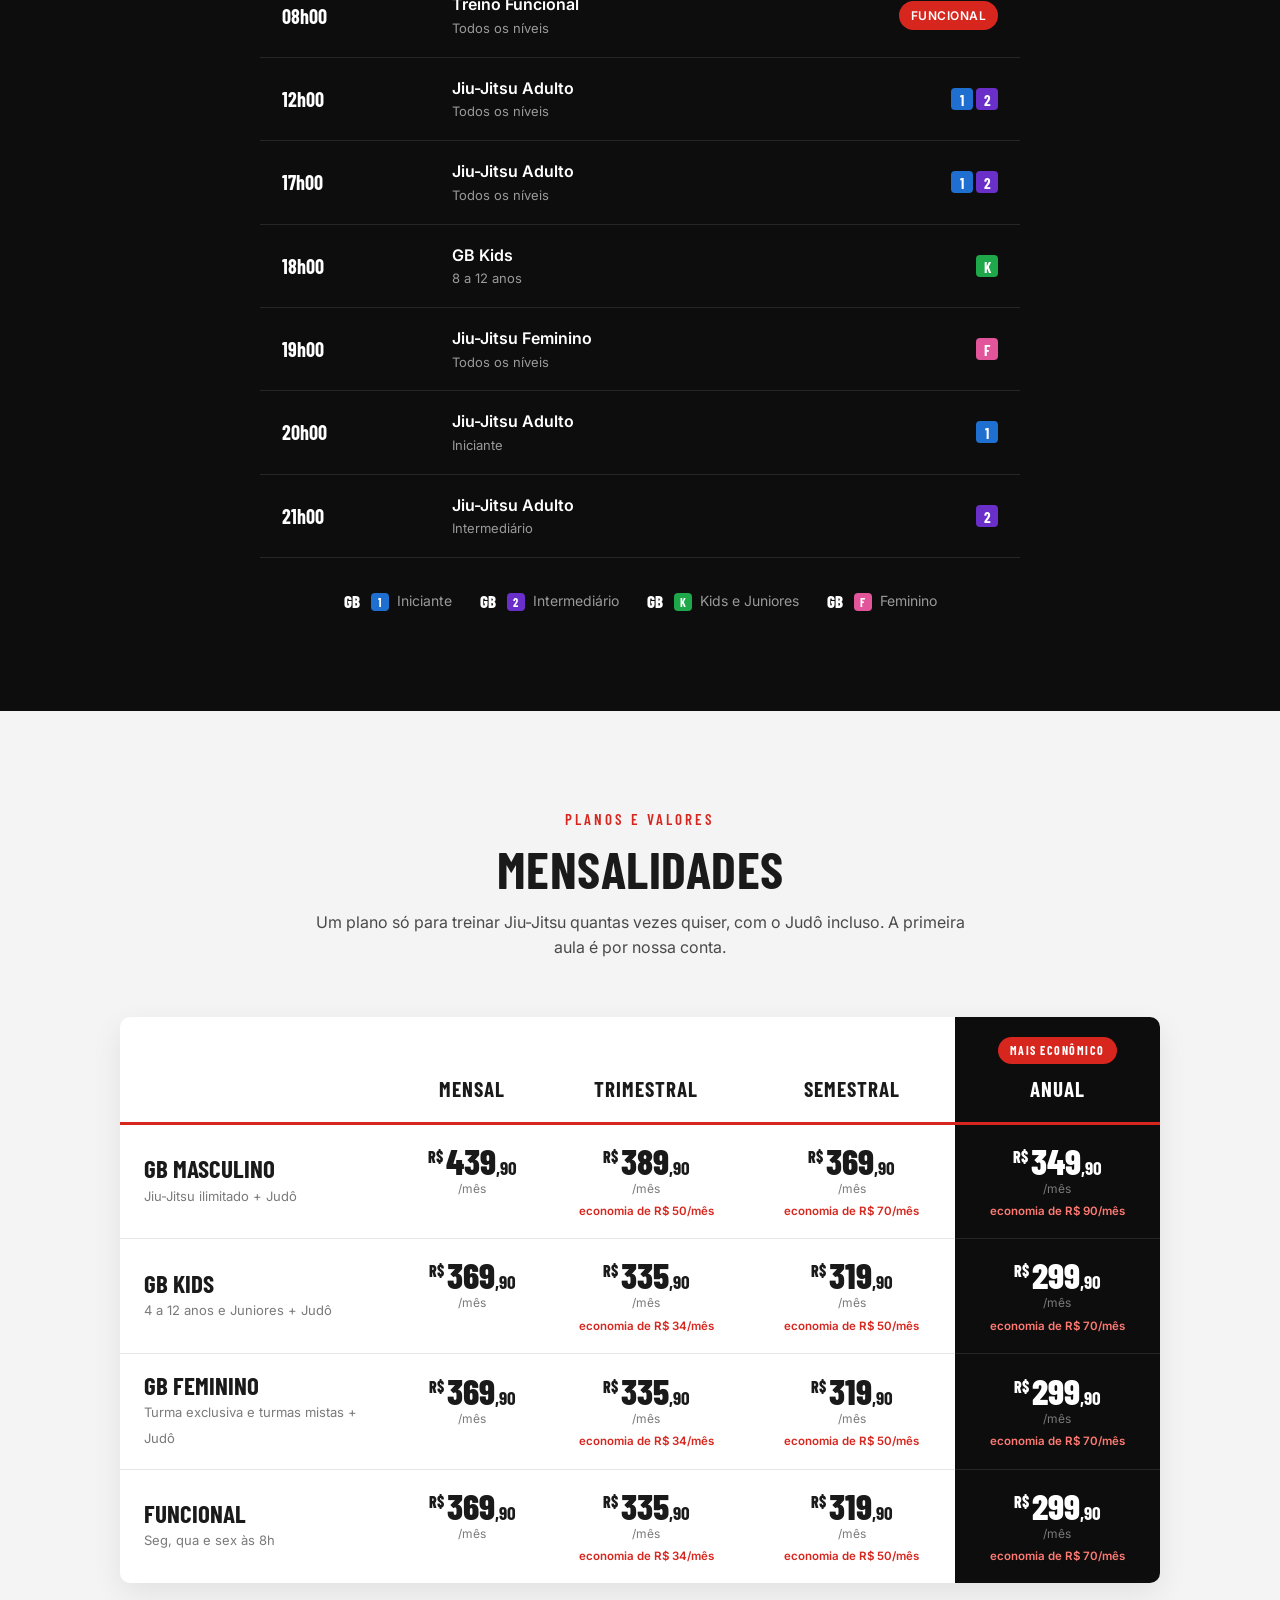
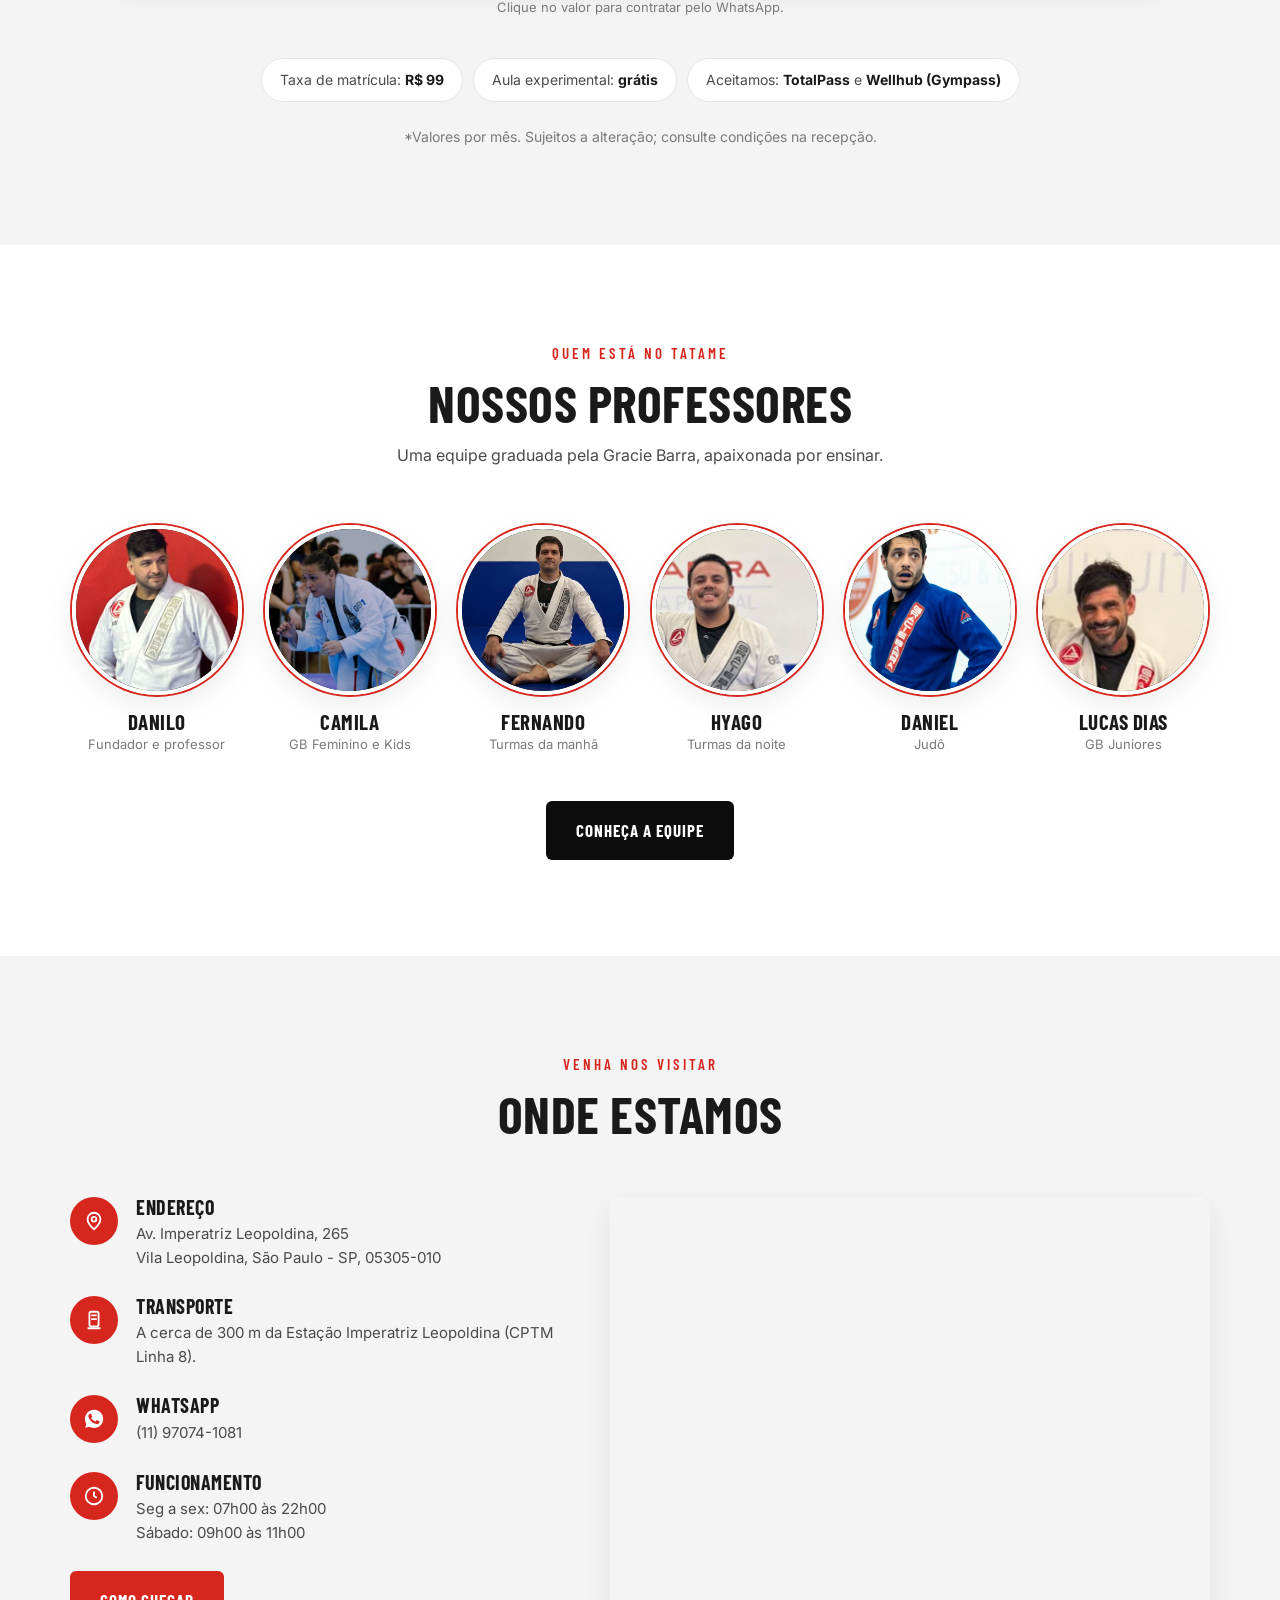
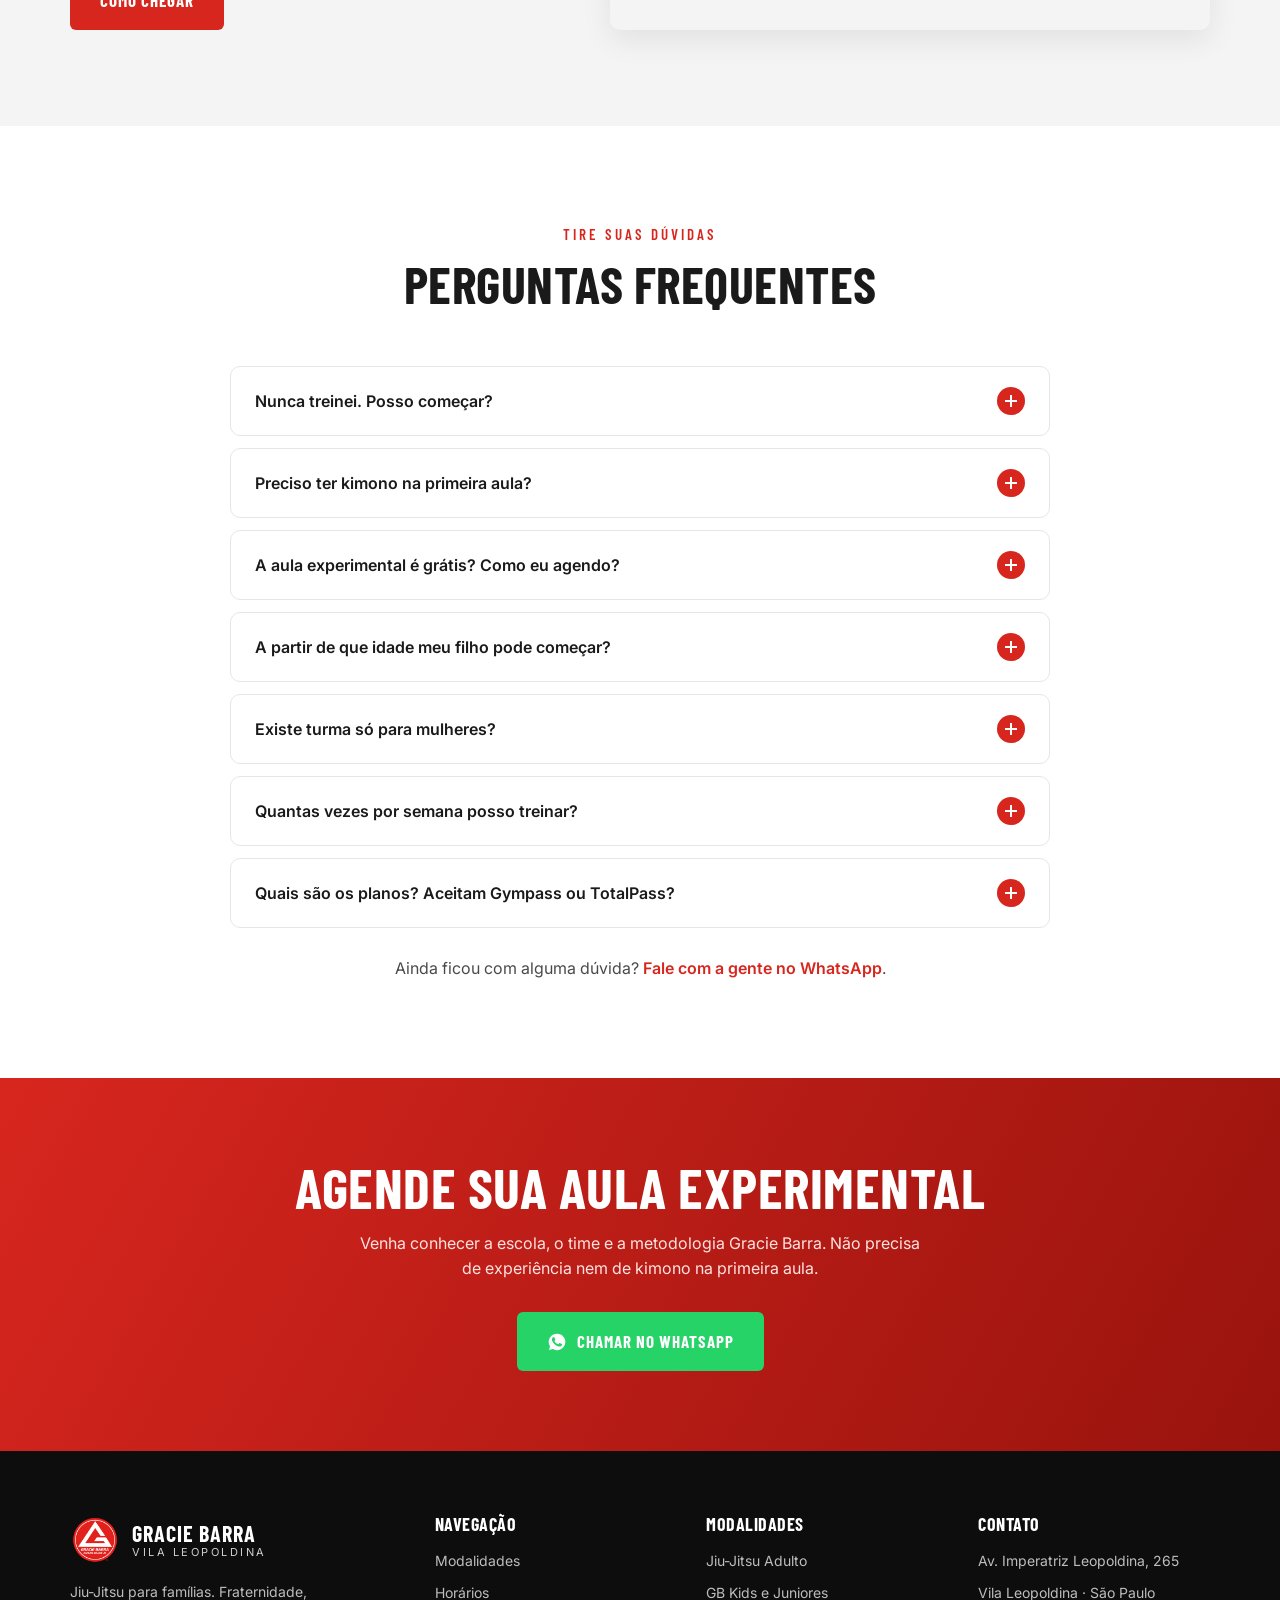
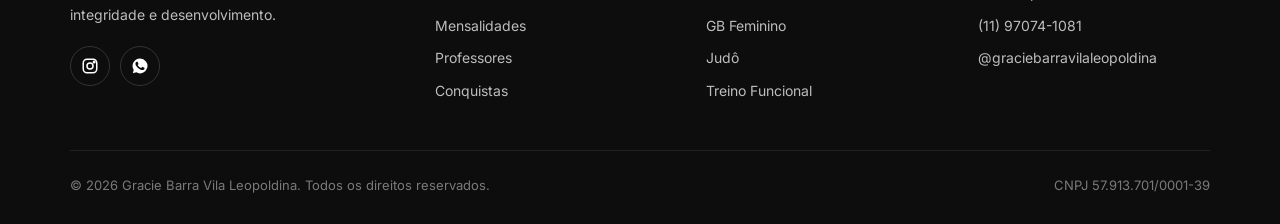
==== commit 0af9f78a: "Perguntas frequentes na home e destaques do Hyago" ====
--- a/index.html
+++ b/index.html
@@ -581,6 +581,49 @@
       </div>
     </section>
 
+    <!-- ================= PERGUNTAS FREQUENTES ================= -->
+    <section class="section" id="faq">
+      <div class="container">
+        <div class="section-head">
+          <span class="eyebrow">Tire suas dúvidas</span>
+          <h2>Perguntas frequentes</h2>
+        </div>
+
+        <div class="faq">
+          <details class="faq-item">
+            <summary>Nunca treinei. Posso começar?</summary>
+            <p>Pode, e é assim que todo mundo começa. As turmas <strong>GB1</strong> (segunda a quinta, às 20h) são feitas para iniciantes, e as turmas de <strong>todos os níveis</strong> também recebem quem está chegando. O currículo Gracie Barra é organizado para você aprender passo a passo, com segurança.</p>
+          </details>
+          <details class="faq-item">
+            <summary>Preciso ter kimono na primeira aula?</summary>
+            <p>Não. Na aula experimental, venha com uma roupa confortável de treino, como uma camiseta de treino e uma bermuda ou calça de academia. Se gostar e decidir continuar, a recepção te orienta sobre o kimono oficial.</p>
+          </details>
+          <details class="faq-item">
+            <summary>A aula experimental é grátis? Como eu agendo?</summary>
+            <p>Sim, a primeira aula é por nossa conta. É só chamar no <a href="#" data-wa="Olá! Quero agendar minha aula experimental gratuita.">WhatsApp</a>, contar qual modalidade te interessa e escolher o melhor horário.</p>
+          </details>
+          <details class="faq-item">
+            <summary>A partir de que idade meu filho pode começar?</summary>
+            <p>A partir dos <strong>4 anos</strong>. O GB Kids tem turmas separadas por idade: <strong>4 a 7 anos</strong>, <strong>8 a 12 anos</strong> e <strong>Juniores</strong>. As aulas trabalham disciplina, respeito e coordenação de forma divertida.</p>
+          </details>
+          <details class="faq-item">
+            <summary>Existe turma só para mulheres?</summary>
+            <p>Sim. O <strong>GB Feminino</strong> acontece às segundas, quartas e sextas, às 19h, com a professora Camila. Quem faz o plano feminino também pode treinar nas turmas mistas.</p>
+          </details>
+          <details class="faq-item">
+            <summary>Quantas vezes por semana posso treinar?</summary>
+            <p>Quantas quiser. Os planos de Jiu-Jitsu são <strong>ilimitados</strong>: você escolhe as turmas que encaixam na sua rotina, de segunda a sábado.</p>
+          </details>
+          <details class="faq-item">
+            <summary>Quais são os planos? Aceitam Gympass ou TotalPass?</summary>
+            <p>Os planos podem ser <strong>mensal, trimestral, semestral ou anual</strong>, e quanto maior o período, menor o valor por mês. A taxa de matrícula é de R$ 99. Também aceitamos <strong>TotalPass</strong> a partir do plano <strong>TP4</strong> e <strong>Wellhub (Gympass)</strong> a partir do plano <strong>Silver+</strong>. Veja os valores em <a href="#mensalidades">Mensalidades</a>.</p>
+          </details>
+        </div>
+
+        <p class="faq-more">Ainda ficou com alguma dúvida? <a href="#" data-wa="Olá! Tenho uma dúvida sobre as aulas.">Fale com a gente no WhatsApp</a>.</p>
+      </div>
+    </section>
+
     <!-- ================= CTA ================= -->
     <section class="cta">
       <div class="container">
--- a/css/style.css
+++ b/css/style.css
@@ -1003,6 +1003,56 @@
 }
 .map iframe { width: 100%; height: 100%; min-height: 380px; border: 0; display: block; }
 
+/* ---------- Perguntas frequentes ---------- */
+.faq { max-width: 820px; margin: 0 auto; display: grid; gap: 12px; }
+.faq-item {
+  background: var(--white);
+  border: 1px solid var(--gray-200);
+  border-radius: var(--radius);
+  transition: border-color .2s, box-shadow .2s;
+}
+.faq-item[open] { border-color: var(--red); box-shadow: var(--shadow); }
+.faq-item summary {
+  display: flex;
+  align-items: center;
+  justify-content: space-between;
+  gap: 16px;
+  padding: 20px 24px;
+  cursor: pointer;
+  list-style: none;
+  font-weight: 600;
+  font-size: 16px;
+}
+.faq-item summary::-webkit-details-marker { display: none; }
+/* sinal de + que vira − ao abrir */
+.faq-item summary::after {
+  content: "";
+  flex-shrink: 0;
+  width: 28px;
+  height: 28px;
+  border-radius: 50%;
+  background:
+    linear-gradient(var(--white), var(--white)) center / 12px 2px no-repeat,
+    linear-gradient(var(--white), var(--white)) center / 2px 12px no-repeat,
+    var(--red);
+  transition: transform .25s;
+}
+.faq-item[open] summary::after {
+  background:
+    linear-gradient(var(--white), var(--white)) center / 12px 2px no-repeat,
+    var(--black);
+  transform: rotate(180deg);
+}
+.faq-item summary:hover { color: var(--red); }
+.faq-item p {
+  padding: 0 24px 22px;
+  color: var(--gray-700);
+  font-size: 15px;
+}
+.faq-item a, .faq-more a { color: var(--red); font-weight: 600; }
+.faq-item a:hover, .faq-more a:hover { text-decoration: underline; }
+.faq-more { margin-top: 28px; text-align: center; color: var(--gray-700); }
+
 /* ---------- CTA final ---------- */
 .cta {
   background:
@@ -1189,14 +1239,20 @@
 .belt i {
   display: flex;
   align-items: center;
-  justify-content: space-evenly;
+  /* graus encostados à direita da ponteira */
+  justify-content: flex-end;
   gap: 4px;
   width: 78px;
   height: 100%;
   padding: 0 8px;
   background: #000;
 }
-.belt--preta i { background: var(--red); }
+/* Faixa preta: ponteira vermelha com filetes brancos (aparadores) nas laterais */
+.belt--preta i {
+  background: var(--red);
+  border-left: 3px solid var(--white);
+  border-right: 3px solid var(--white);
+}
 .belt i b {
   width: 4px;
   height: 100%;
@@ -1261,15 +1317,10 @@
   font-size: 14px;
   line-height: 1.4;
 }
-.teacher-titles li::before {
-  content: "";
-  flex-shrink: 0;
-  width: 18px;
-  height: 18px;
-  margin-top: 1px;
-  background: url("data:image/svg+xml,%3Csvg xmlns='http://www.w3.org/2000/svg' viewBox='0 0 24 24' fill='none' stroke='%23d7261e' stroke-width='2' stroke-linecap='round' stroke-linejoin='round'%3E%3Cpath d='M8 21h8M12 17v4M7 4h10v5a5 5 0 01-10 0z'/%3E%3Cpath d='M17 5h3v2a3 3 0 01-3 3M7 5H4v2a3 3 0 003 3'/%3E%3C/svg%3E") center / contain no-repeat;
-}
 .teacher-titles strong { font-weight: 600; }
+.teacher-titles li { align-items: center; }
+/* Medalha pequena (sem número), usada nas listas de títulos */
+.medalha--sm { width: 20px; height: 26px; }
 
 /* =========================================================
    Responsivo
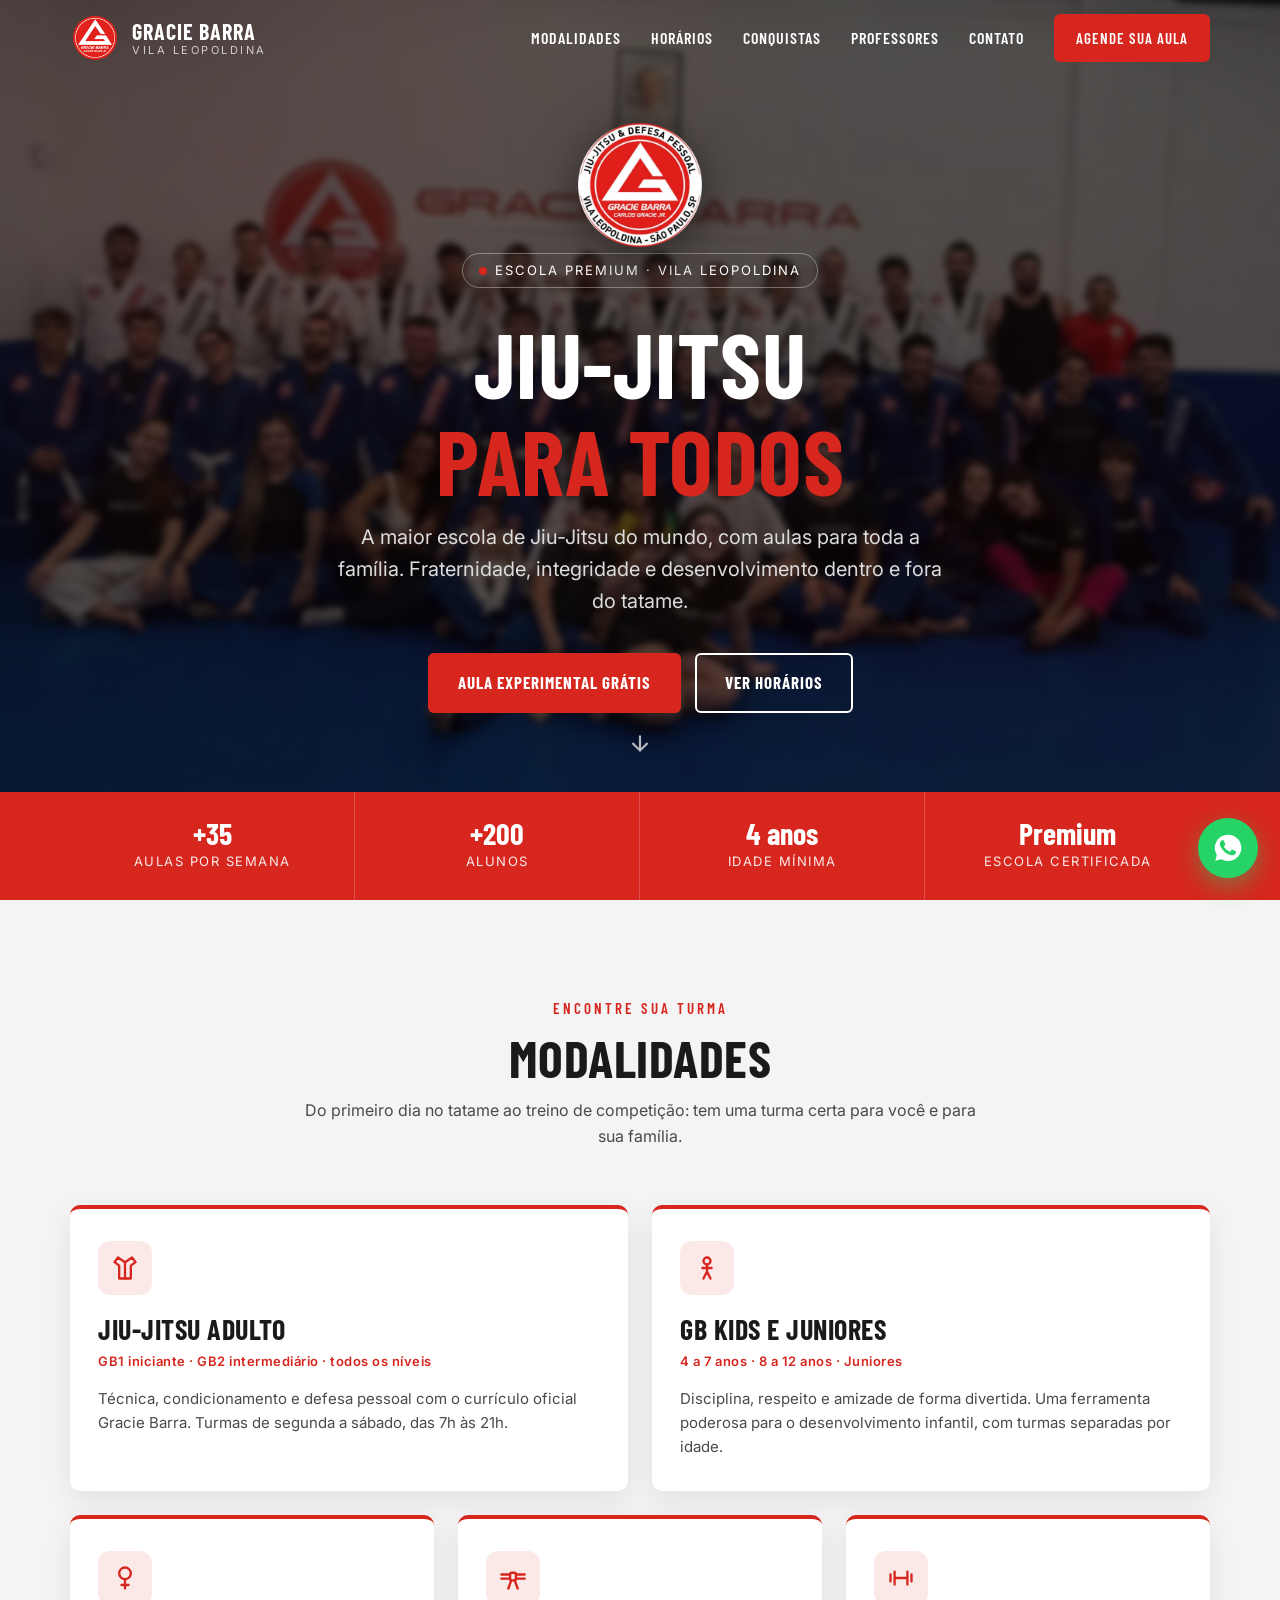
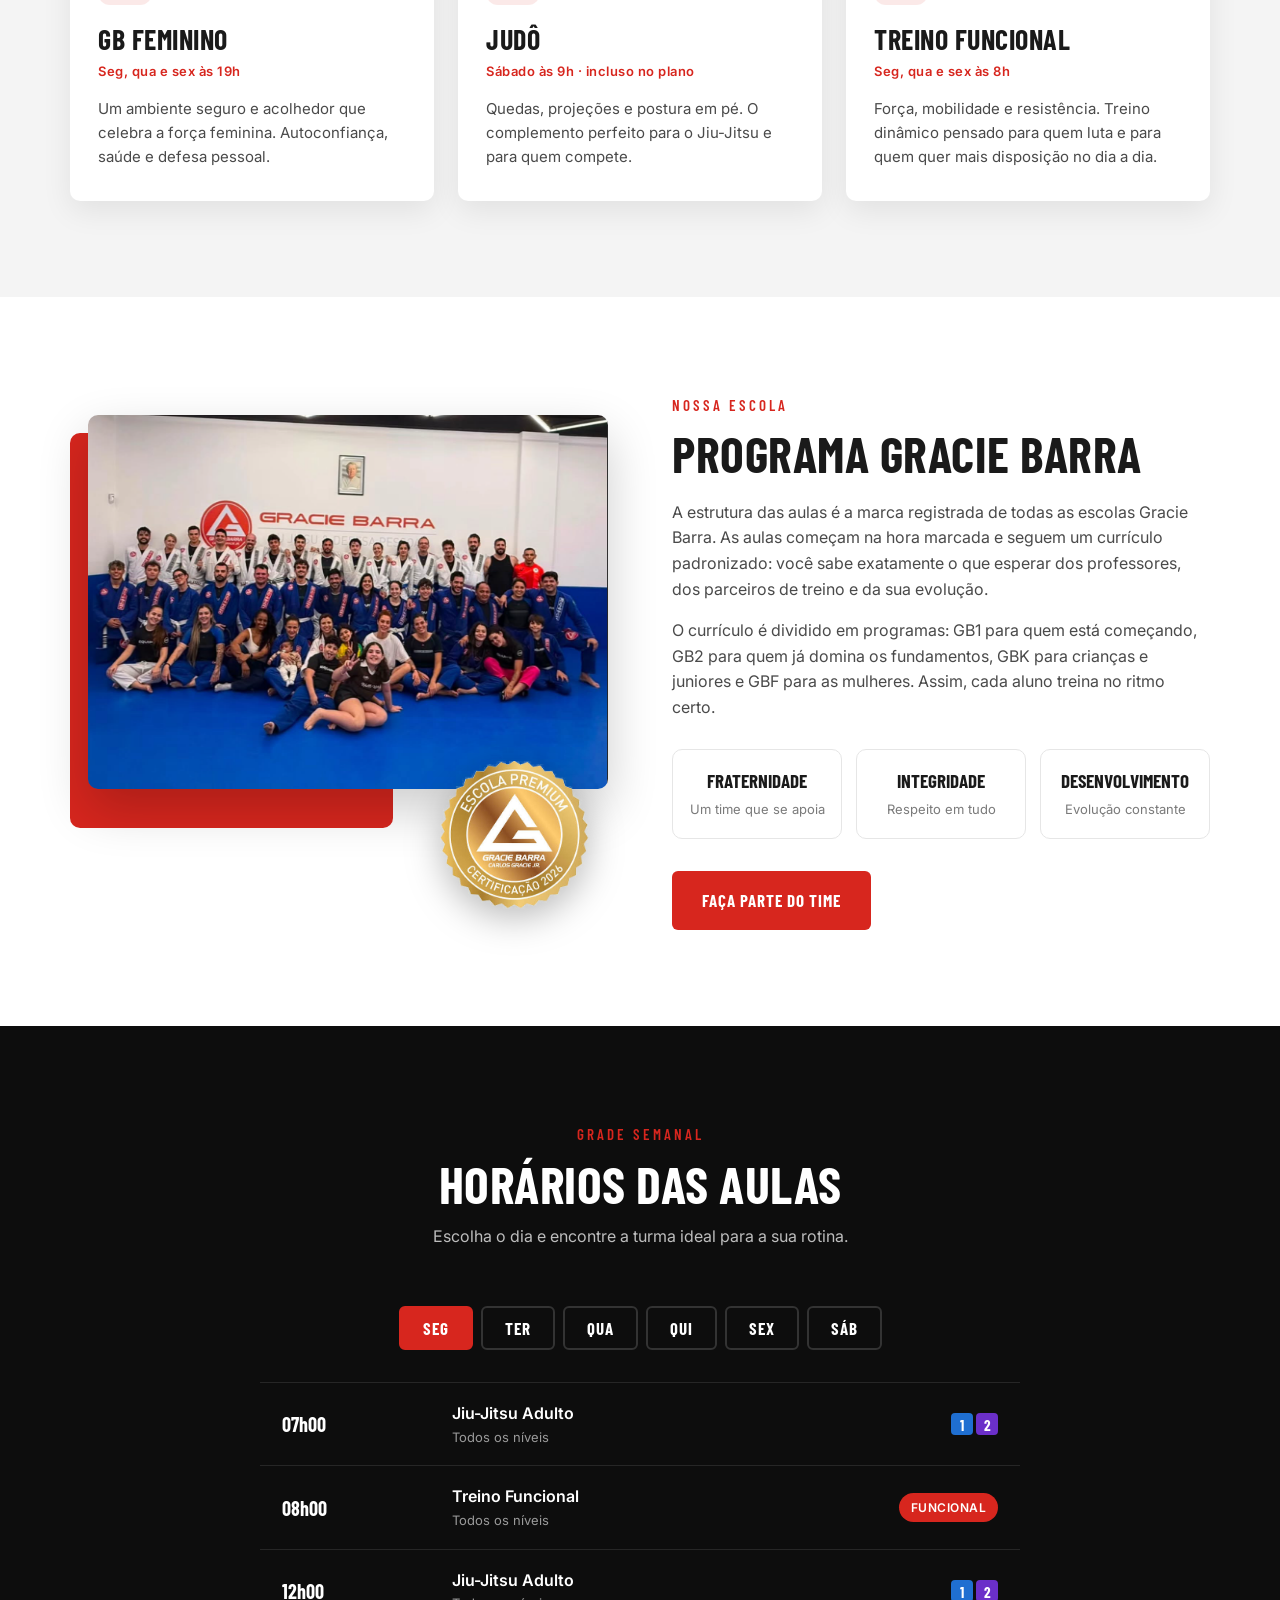
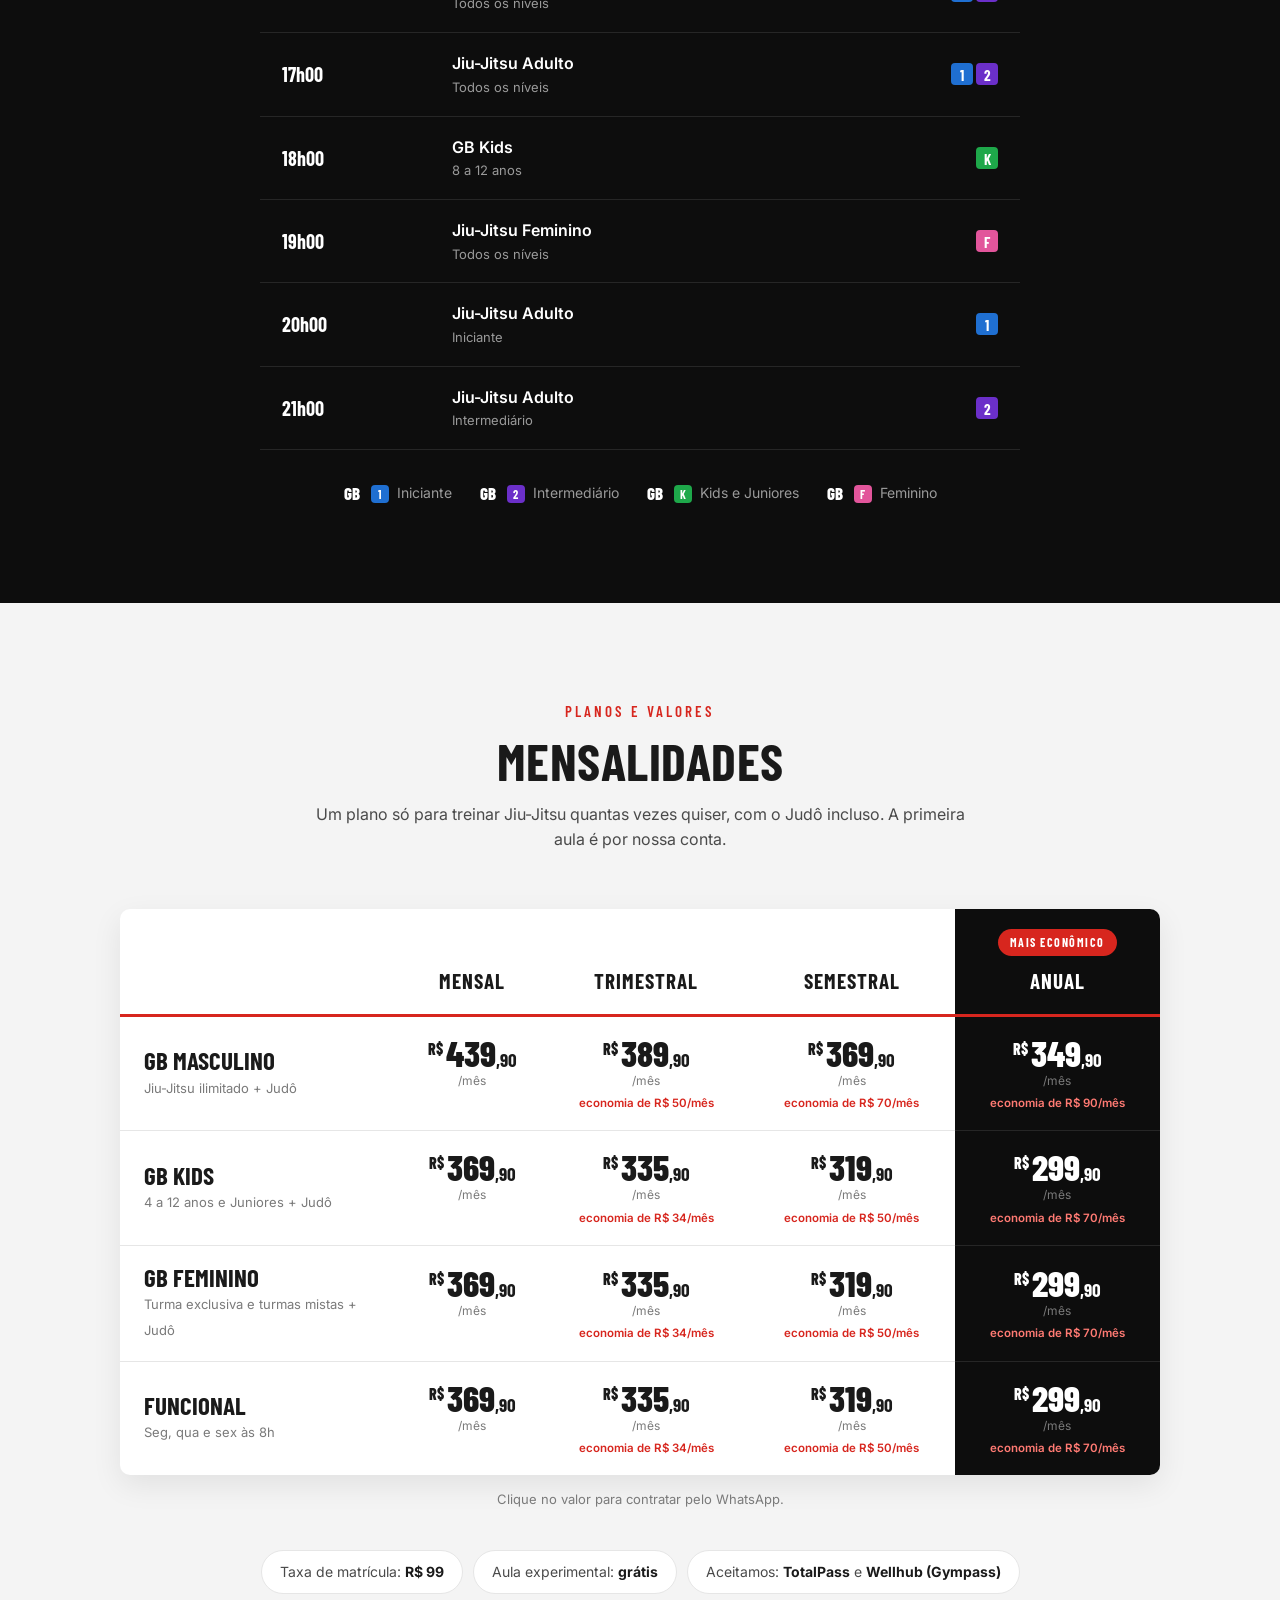
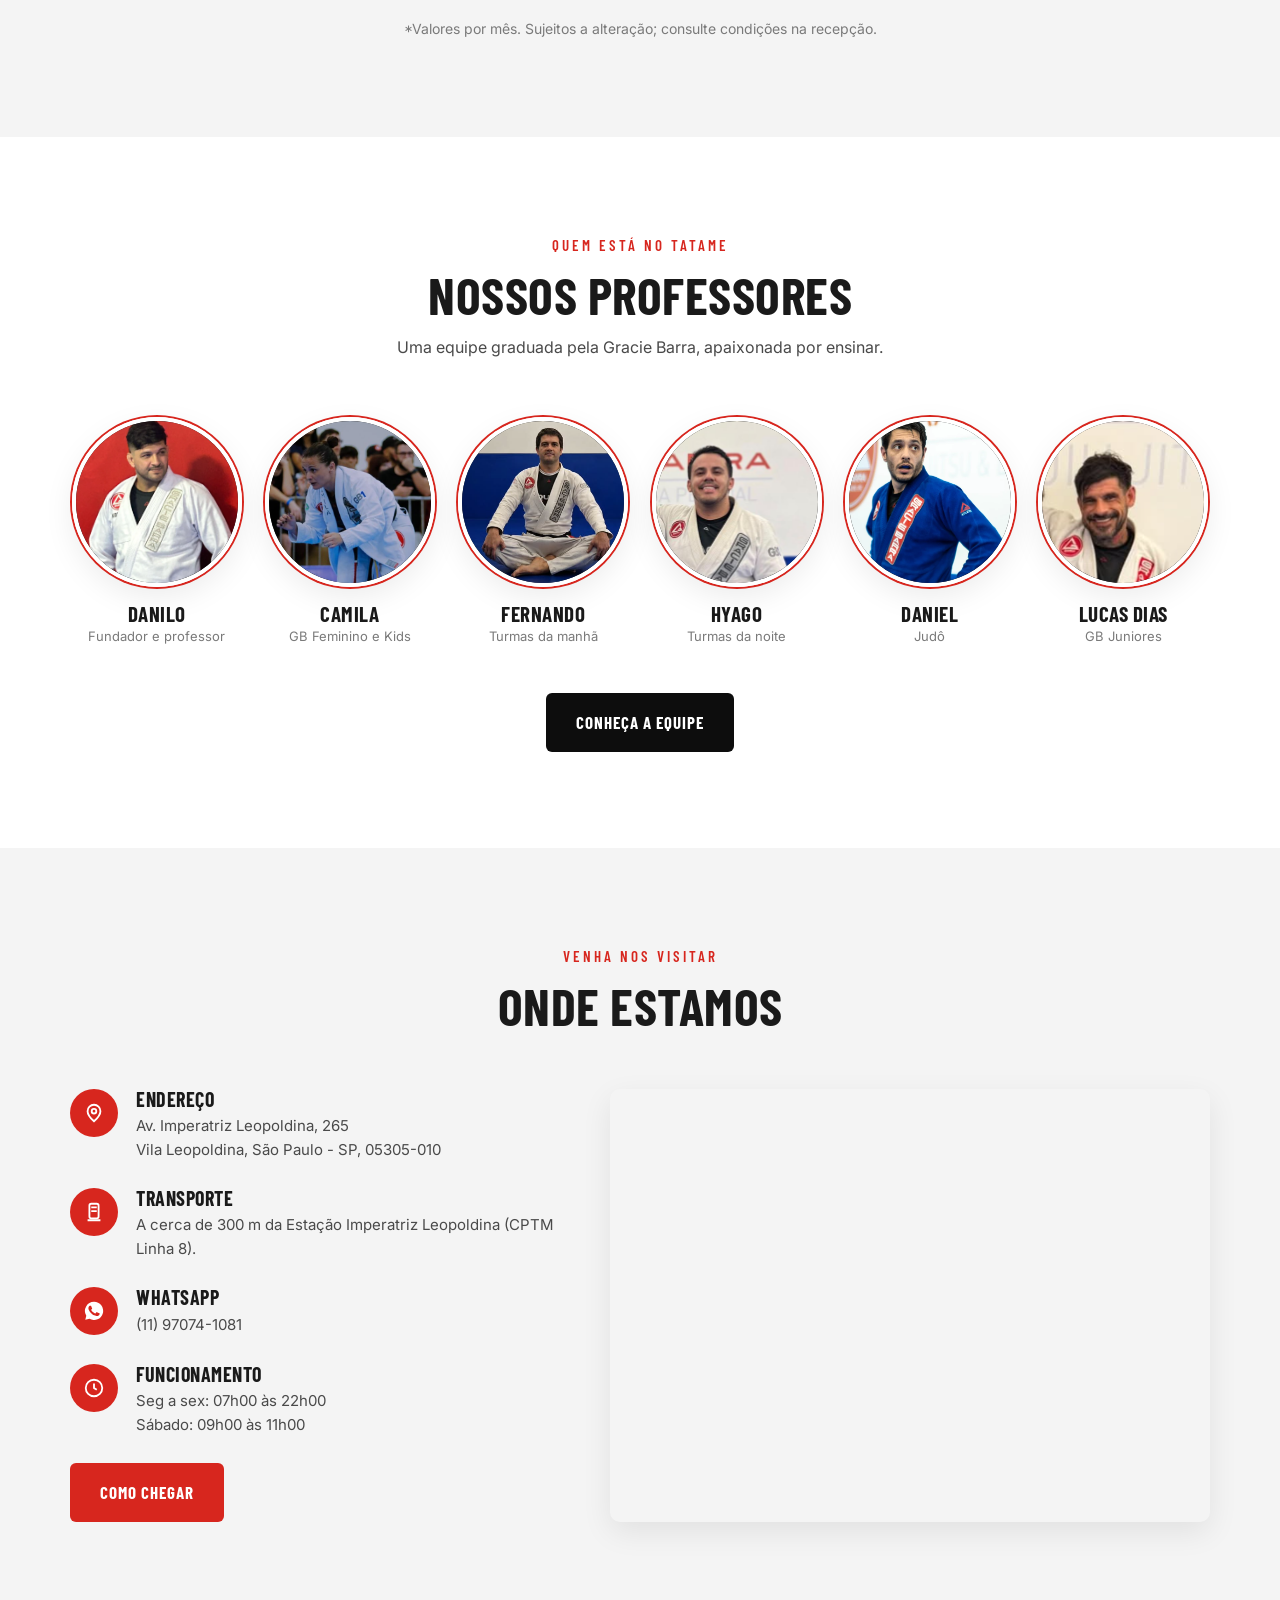
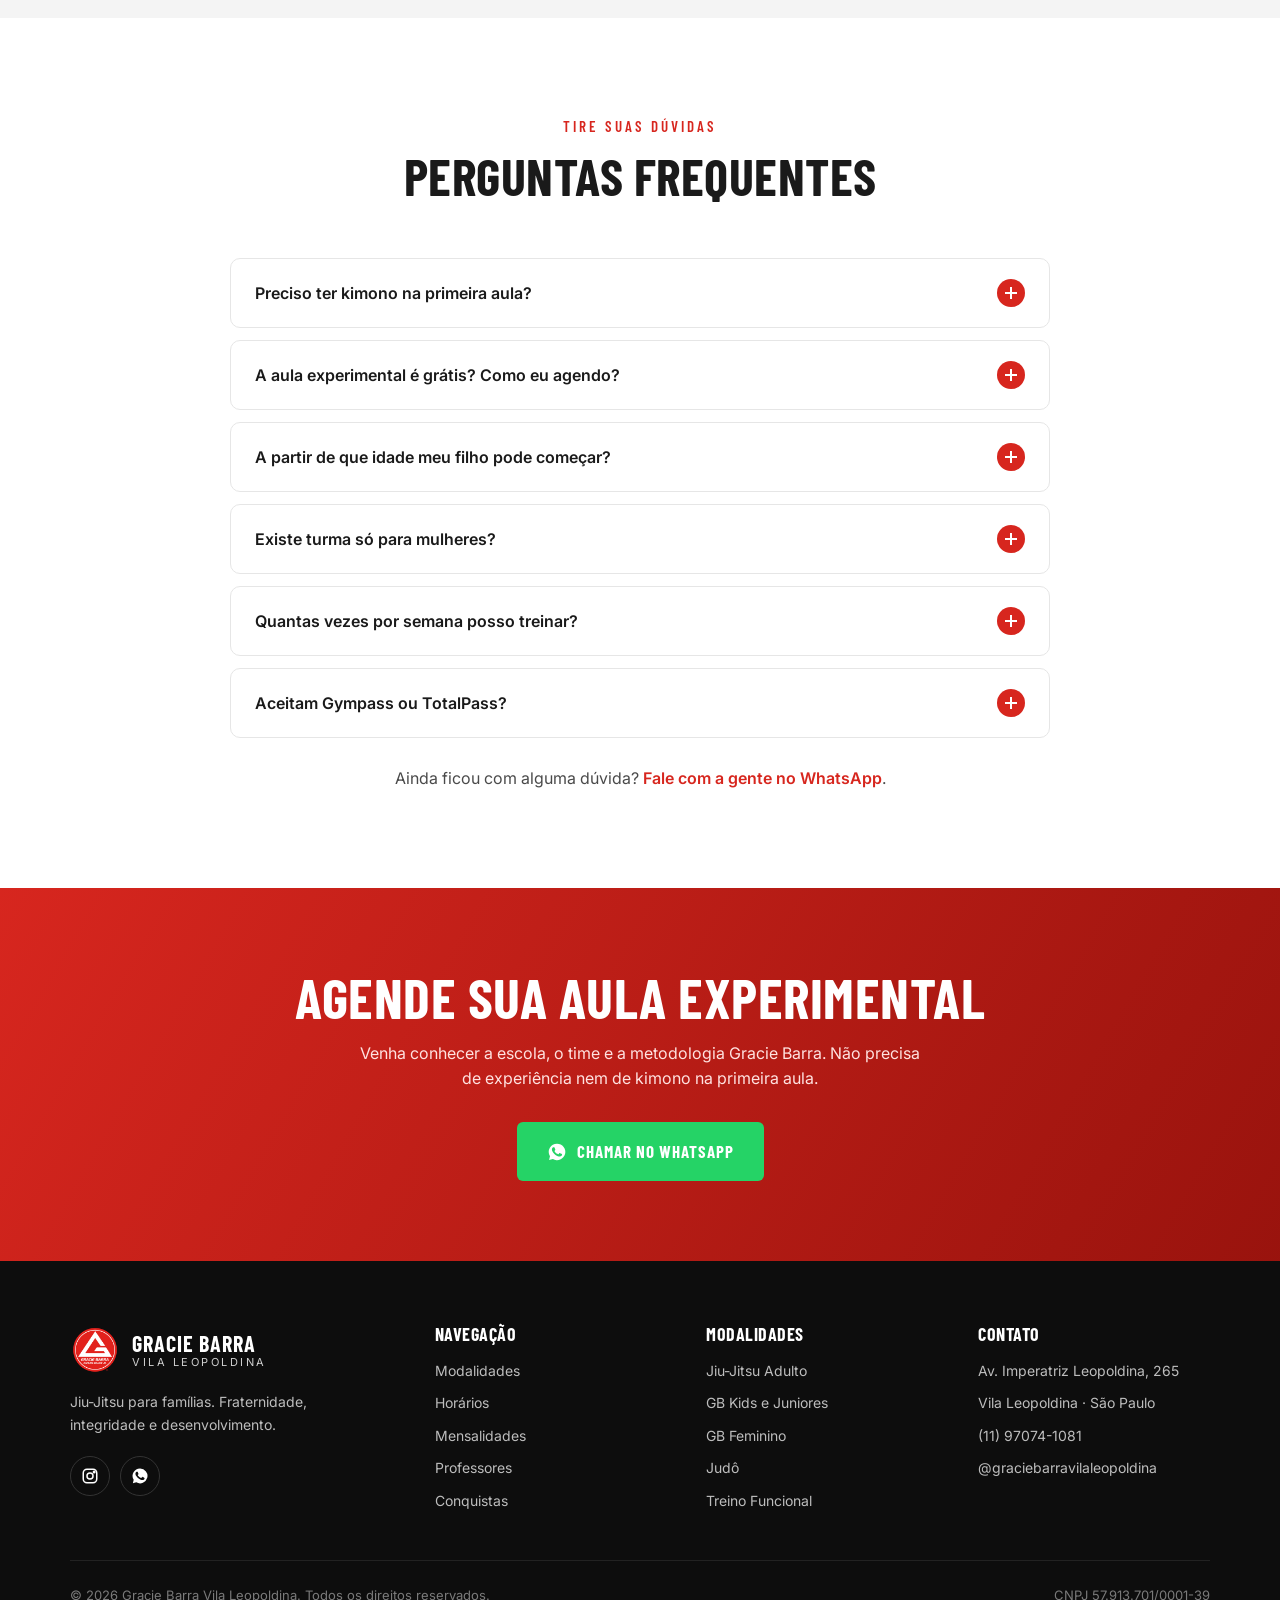
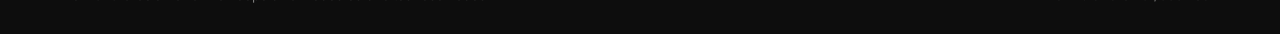
==== commit 012aee05: "Logo da academia, foto do tatame, selo Premium e ícone do Judô" ====
--- a/index.html
+++ b/index.html
@@ -9,7 +9,7 @@
   <meta property="og:title" content="Gracie Barra Vila Leopoldina | Jiu-Jitsu para Todos">
   <meta property="og:description" content="A maior escola de Jiu-Jitsu do mundo, na Vila Leopoldina. Agende sua aula experimental.">
   <meta property="og:type" content="website">
-  <meta property="og:image" content="img/equipe.png">
+  <meta property="og:image" content="img/equipe-tatame.png">
   <link rel="icon" href="img/logo.png">
   <link rel="preconnect" href="https://fonts.googleapis.com">
   <link rel="preconnect" href="https://fonts.gstatic.com" crossorigin>
@@ -43,7 +43,7 @@
     <!-- ================= HERO ================= -->
     <section class="hero" id="inicio">
       <div class="container">
-        <img class="hero-logo" src="img/logo.png" alt="Gracie Barra">
+        <img class="hero-logo" src="img/logo-vila-leopoldina.png" alt="Gracie Barra Vila Leopoldina — Jiu-Jitsu e Defesa Pessoal">
         <div><span class="hero-badge">Escola Premium · Vila Leopoldina</span></div>
         <h1>Jiu-Jitsu<br><em>para todos</em></h1>
         <p>A maior escola de Jiu-Jitsu do mundo, com aulas para toda a família. Fraternidade, integridade e desenvolvimento dentro e fora do tatame.</p>
@@ -99,7 +99,7 @@
           </article>
 
           <article class="card">
-            <div class="card-icon"><svg viewBox="0 0 24 24" fill="none" stroke="currentColor" stroke-width="2" stroke-linecap="round" stroke-linejoin="round"><path d="M4 12h16"/><path d="M8 12c0 4 1 7 4 9 3-2 4-5 4-9"/><path d="M12 3v9"/></svg></div>
+            <div class="card-icon"><svg viewBox="0 0 24 24" fill="none" stroke="currentColor" stroke-width="2" stroke-linecap="round" stroke-linejoin="round"><path d="M2 9h7.5M2 12.5h7.5M14.5 9H22M14.5 12.5H22"/><rect x="9.5" y="7.5" width="5" height="6.5" rx="1.2"/><path d="M10.5 14 8 21M13.5 14l2.5 7"/></svg></div>
             <h3>Judô</h3>
             <span class="tag">Sábado às 9h · incluso no plano</span>
             <p>Quedas, projeções e postura em pé. O complemento perfeito para o Jiu-Jitsu e para quem compete.</p>
@@ -119,11 +119,8 @@
     <section class="section" id="escola">
       <div class="container split">
         <figure class="split-photo">
-          <img src="img/equipe.png" alt="Alunos e professores da Gracie Barra Vila Leopoldina reunidos no tatame em dia de graduação" width="524" height="228">
-          <div class="premium">
-            <strong>Escola Premium</strong>
-            <span>Padrão oficial Gracie Barra</span>
-          </div>
+          <img src="img/equipe-tatame.png" alt="Alunos e professores da Gracie Barra Vila Leopoldina reunidos no tatame da academia" width="540" height="374">
+          <img class="premium-seal" src="img/selo-premium.png" alt="Selo Escola Premium Gracie Barra, certificação 2026" width="381" height="376">
         </figure>
 
         <div class="split-text">
@@ -591,32 +588,28 @@
 
         <div class="faq">
           <details class="faq-item">
-            <summary>Nunca treinei. Posso começar?</summary>
-            <p>Pode, e é assim que todo mundo começa. As turmas <strong>GB1</strong> (segunda a quinta, às 20h) são feitas para iniciantes, e as turmas de <strong>todos os níveis</strong> também recebem quem está chegando. O currículo Gracie Barra é organizado para você aprender passo a passo, com segurança.</p>
-          </details>
-          <details class="faq-item">
             <summary>Preciso ter kimono na primeira aula?</summary>
-            <p>Não. Na aula experimental, venha com uma roupa confortável de treino, como uma camiseta de treino e uma bermuda ou calça de academia. Se gostar e decidir continuar, a recepção te orienta sobre o kimono oficial.</p>
+            <p><strong>Não.</strong> Na aula experimental, venha com uma roupa confortável de treino, como uma camiseta de treino e uma bermuda ou calça de academia. Se gostar e decidir continuar, a recepção te orienta sobre o kimono oficial.</p>
           </details>
           <details class="faq-item">
             <summary>A aula experimental é grátis? Como eu agendo?</summary>
-            <p>Sim, a primeira aula é por nossa conta. É só chamar no <a href="#" data-wa="Olá! Quero agendar minha aula experimental gratuita.">WhatsApp</a>, contar qual modalidade te interessa e escolher o melhor horário.</p>
+            <p>Sim. É só chamar no <a href="#" data-wa="Olá! Quero agendar minha aula experimental gratuita.">WhatsApp</a>, contar qual modalidade te interessa e escolher o melhor horário.</p>
           </details>
           <details class="faq-item">
             <summary>A partir de que idade meu filho pode começar?</summary>
-            <p>A partir dos <strong>4 anos</strong>. O GB Kids tem turmas separadas por idade: <strong>4 a 7 anos</strong>, <strong>8 a 12 anos</strong> e <strong>Juniores</strong>. As aulas trabalham disciplina, respeito e coordenação de forma divertida.</p>
+            <p>A partir dos <strong>4 anos</strong>.</p>
           </details>
           <details class="faq-item">
             <summary>Existe turma só para mulheres?</summary>
-            <p>Sim. O <strong>GB Feminino</strong> acontece às segundas, quartas e sextas, às 19h, com a professora Camila. Quem faz o plano feminino também pode treinar nas turmas mistas.</p>
+            <p><strong>Sim.</strong> O <strong>GB Feminino</strong> acontece às segundas, quartas e sextas, às 19h, com a professora Camila. Quem faz o plano feminino também pode treinar nas turmas mistas.</p>
           </details>
           <details class="faq-item">
             <summary>Quantas vezes por semana posso treinar?</summary>
             <p>Quantas quiser. Os planos de Jiu-Jitsu são <strong>ilimitados</strong>: você escolhe as turmas que encaixam na sua rotina, de segunda a sábado.</p>
           </details>
           <details class="faq-item">
-            <summary>Quais são os planos? Aceitam Gympass ou TotalPass?</summary>
-            <p>Os planos podem ser <strong>mensal, trimestral, semestral ou anual</strong>, e quanto maior o período, menor o valor por mês. A taxa de matrícula é de R$ 99. Também aceitamos <strong>TotalPass</strong> a partir do plano <strong>TP4</strong> e <strong>Wellhub (Gympass)</strong> a partir do plano <strong>Silver+</strong>. Veja os valores em <a href="#mensalidades">Mensalidades</a>.</p>
+            <summary> Aceitam Gympass ou TotalPass?</summary>
+            <p>Aceitamos <strong>TotalPass</strong> a partir do plano <strong>TP4</strong> e <strong>Wellhub (Gympass)</strong> a partir do plano <strong>Silver+</strong>. Veja os valores em <a href="#mensalidades">Mensalidades</a>.</p>
           </details>
         </div>
 
--- a/css/style.css
+++ b/css/style.css
@@ -208,8 +208,10 @@
 /* ---------- Hero ---------- */
 .hero {
   position: relative;
-  min-height: 100vh;
-  min-height: 100svh;
+  /* tela cheia menos a faixa vermelha de destaques, para ela aparecer já no primeiro carregamento */
+  --strip-h: 108px;
+  min-height: calc(100vh - var(--strip-h));
+  min-height: calc(100svh - var(--strip-h));
   display: flex;
   align-items: center;
   color: var(--white);
@@ -219,7 +221,17 @@
     radial-gradient(circle at 20% 20%, #3a0f0c 0%, transparent 55%),
     radial-gradient(circle at 80% 80%, #2a0a08 0%, transparent 50%),
     var(--black);
-  padding: calc(var(--header-h) + 40px) 0 80px;
+  padding: calc(var(--header-h) + 16px) 0 48px;
+}
+/* Foto da academia por trás da abertura: desfocada e escurecida, só como textura (a foto é pequena) */
+.hero { overflow: hidden; }
+.hero::before {
+  content: "";
+  position: absolute;
+  inset: -20px;
+  background: url("../img/equipe-tatame.png") center 35% / cover no-repeat;
+  filter: blur(3px) saturate(.8);
+  opacity: .32;
 }
 .hero .container { position: relative; z-index: 1; }
 .hero-badge {
@@ -232,7 +244,7 @@
   font-size: 13px;
   letter-spacing: 2px;
   text-transform: uppercase;
-  margin-bottom: 26px;
+  margin-bottom: 18px;
 }
 .hero-badge::before {
   content: "";
@@ -242,14 +254,14 @@
   background: var(--red);
 }
 .hero-logo {
-  width: clamp(96px, 12vw, 130px);
+  width: clamp(96px, 11vw, 124px);
   height: auto;
   margin: 0 auto 6px;
   filter: drop-shadow(0 8px 24px rgba(0, 0, 0, .5));
 }
 .hero h1 {
-  font-size: clamp(48px, 9vw, 104px);
-  margin: 10px 0 18px;
+  font-size: clamp(48px, 8vw, 92px);
+  margin: 8px 0 14px;
 }
 .hero h1 em { font-style: normal; color: var(--red); }
 .hero p {
@@ -376,25 +388,16 @@
   font-size: 13px;
   color: var(--gray-500);
 }
-.split-photo .premium {
-  position: relative;
-  display: inline-block;
-  margin-top: 18px;
-  background: var(--white);
-  color: var(--black);
-  border-radius: var(--radius);
-  padding: 16px 20px;
-  box-shadow: var(--shadow);
-}
-.premium strong {
+/* Selo oficial "Escola Premium", encostando no canto inferior direito da foto */
+.split-photo img.premium-seal {
   display: block;
-  font-family: var(--font-head);
-  font-size: 24px;
-  text-transform: uppercase;
-  color: var(--red);
-  line-height: 1;
-}
-.premium span { font-size: 13px; color: var(--gray-700); }
+  width: 150px;
+  height: auto;
+  margin: -28px 18px 0 auto;
+  border-radius: 0;
+  box-shadow: none;
+  filter: drop-shadow(0 10px 18px rgba(0, 0, 0, .28));
+}
 .split-text h2 { font-size: clamp(34px, 5vw, 50px); margin-bottom: 20px; }
 .split-text p { color: var(--gray-700); margin-bottom: 16px; }
 .values {
